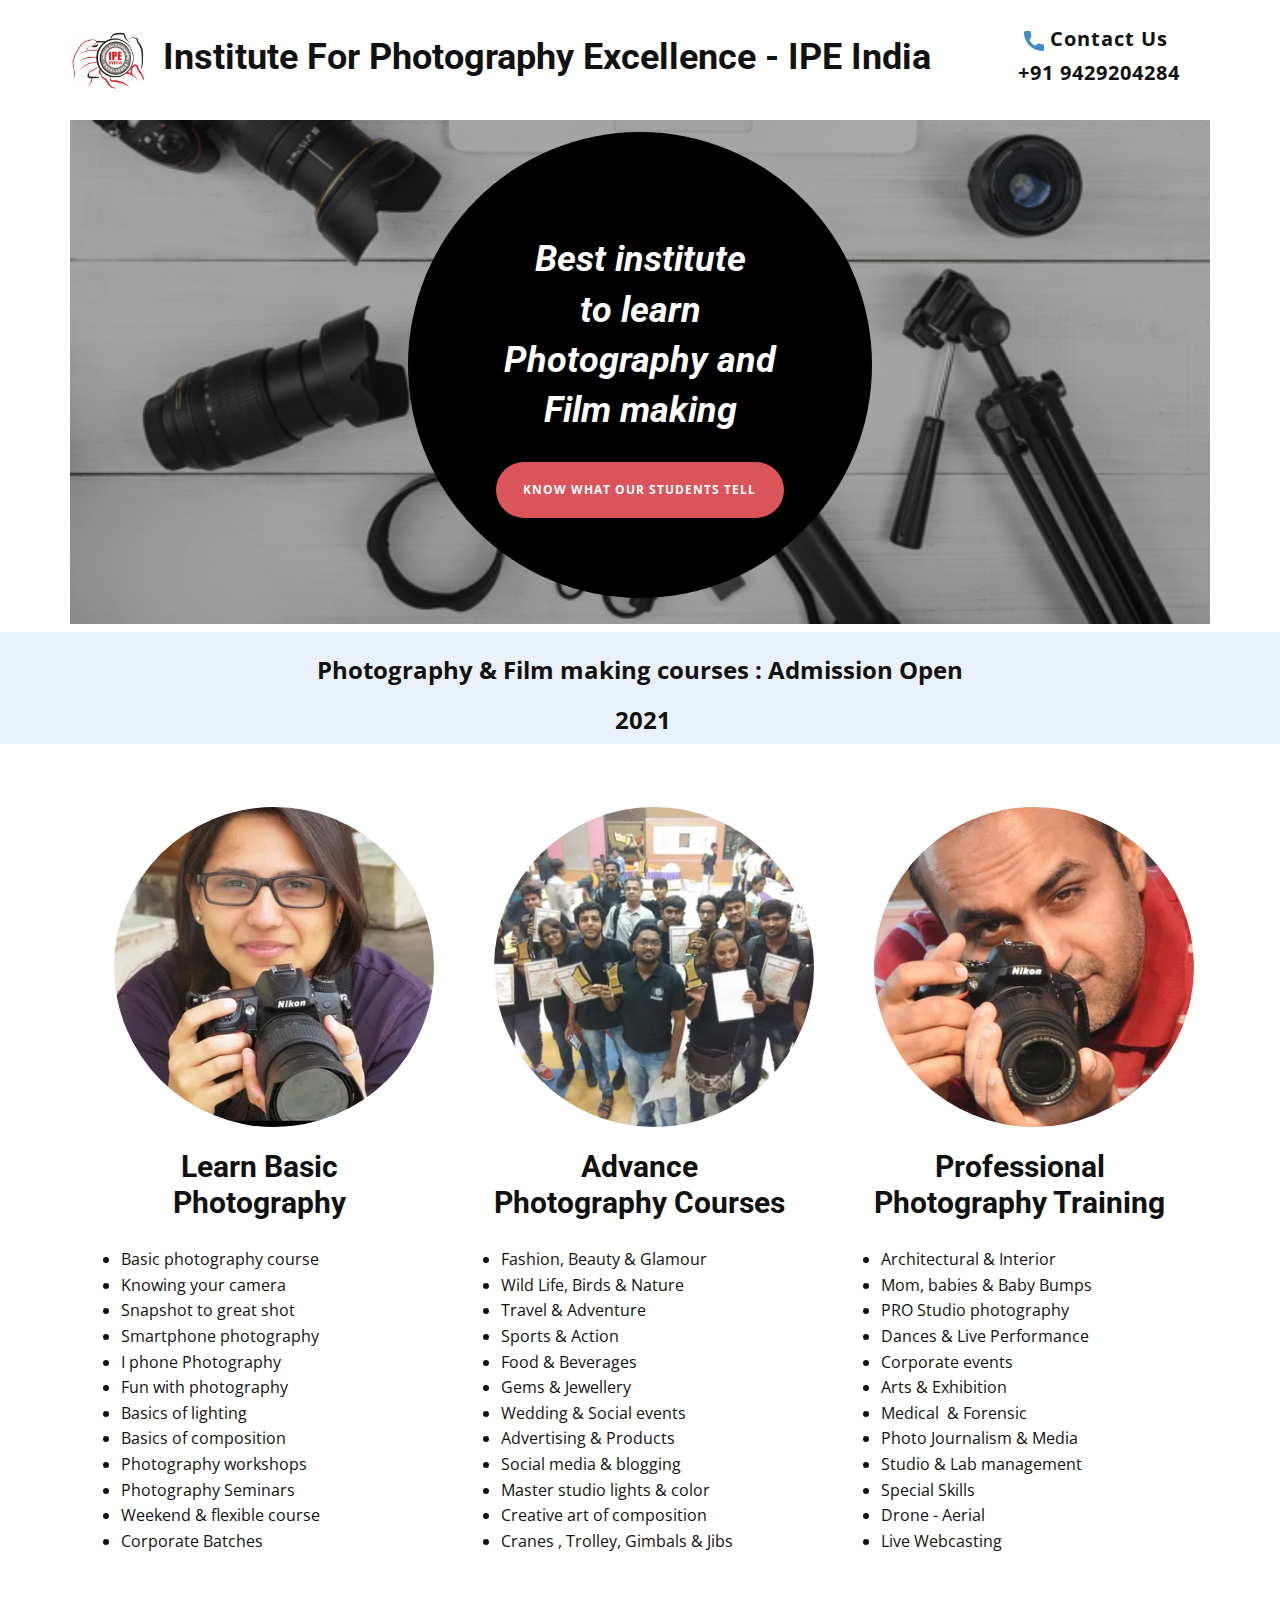
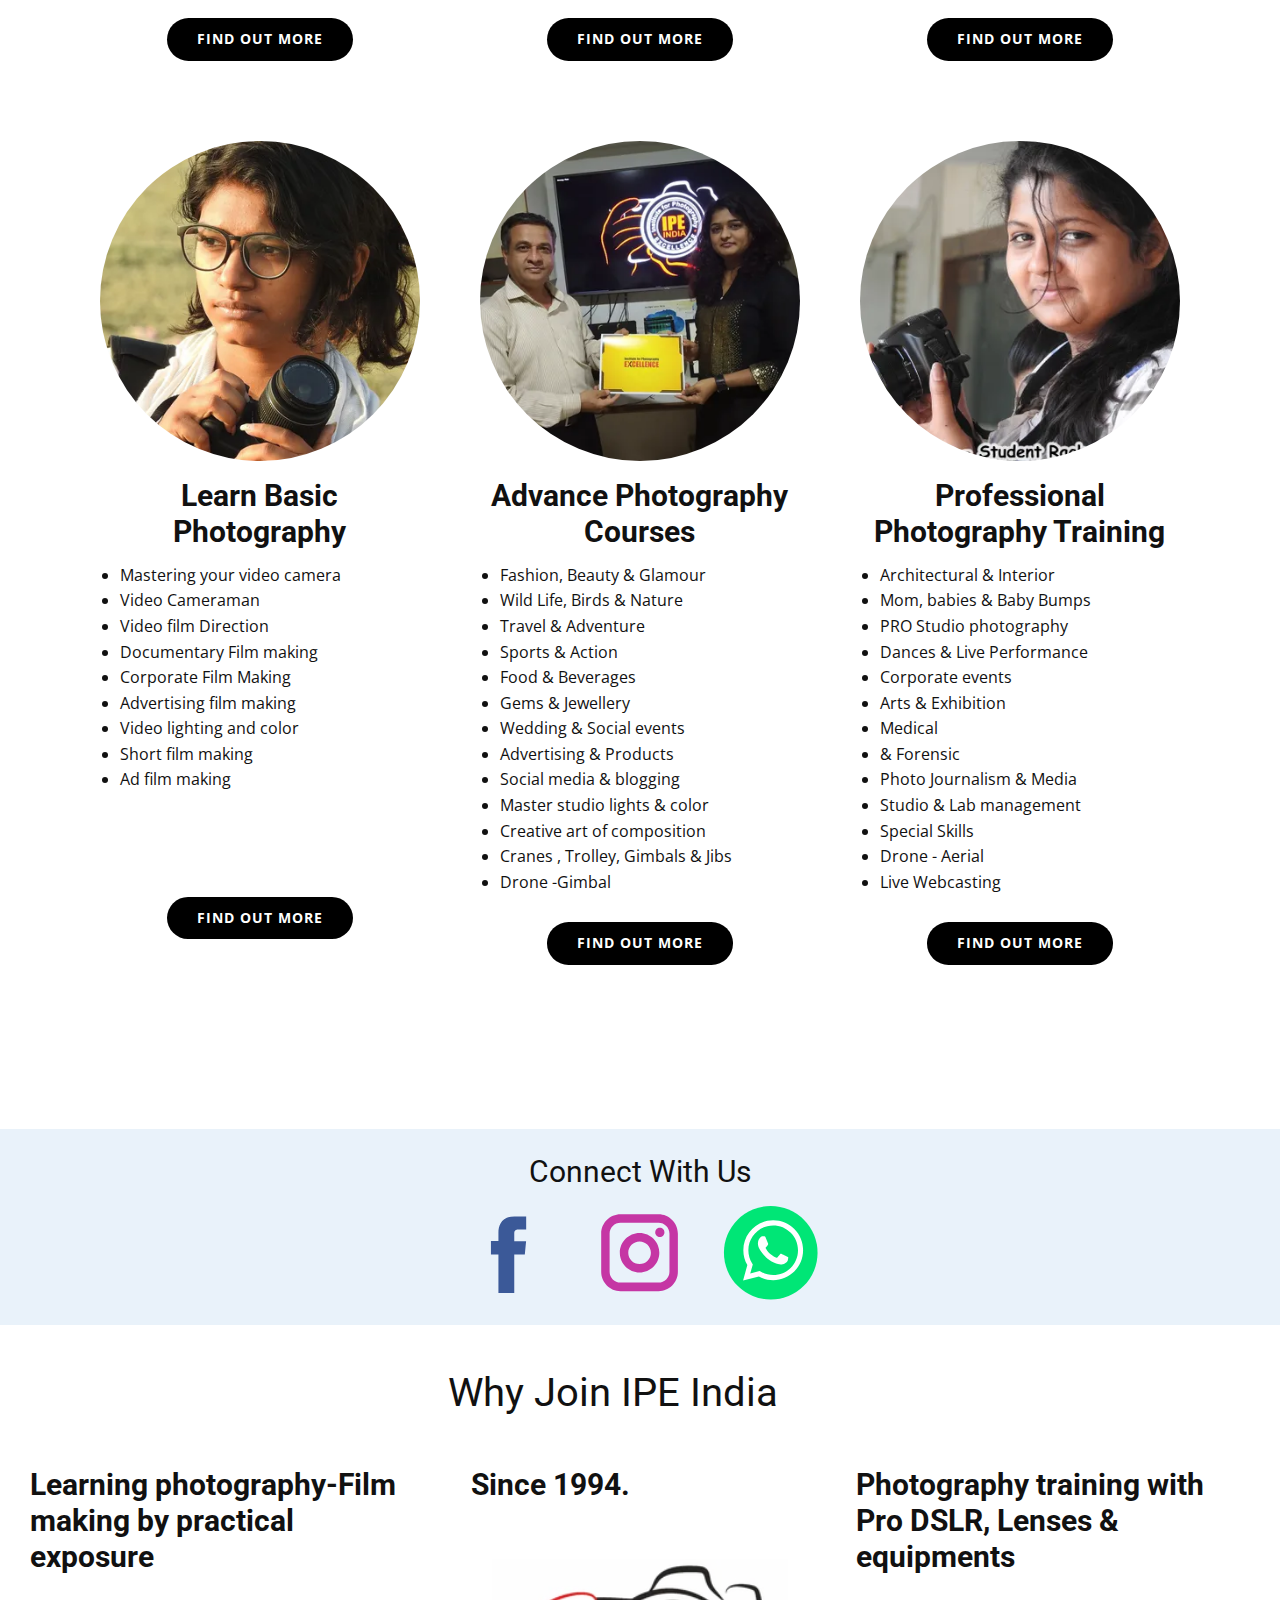
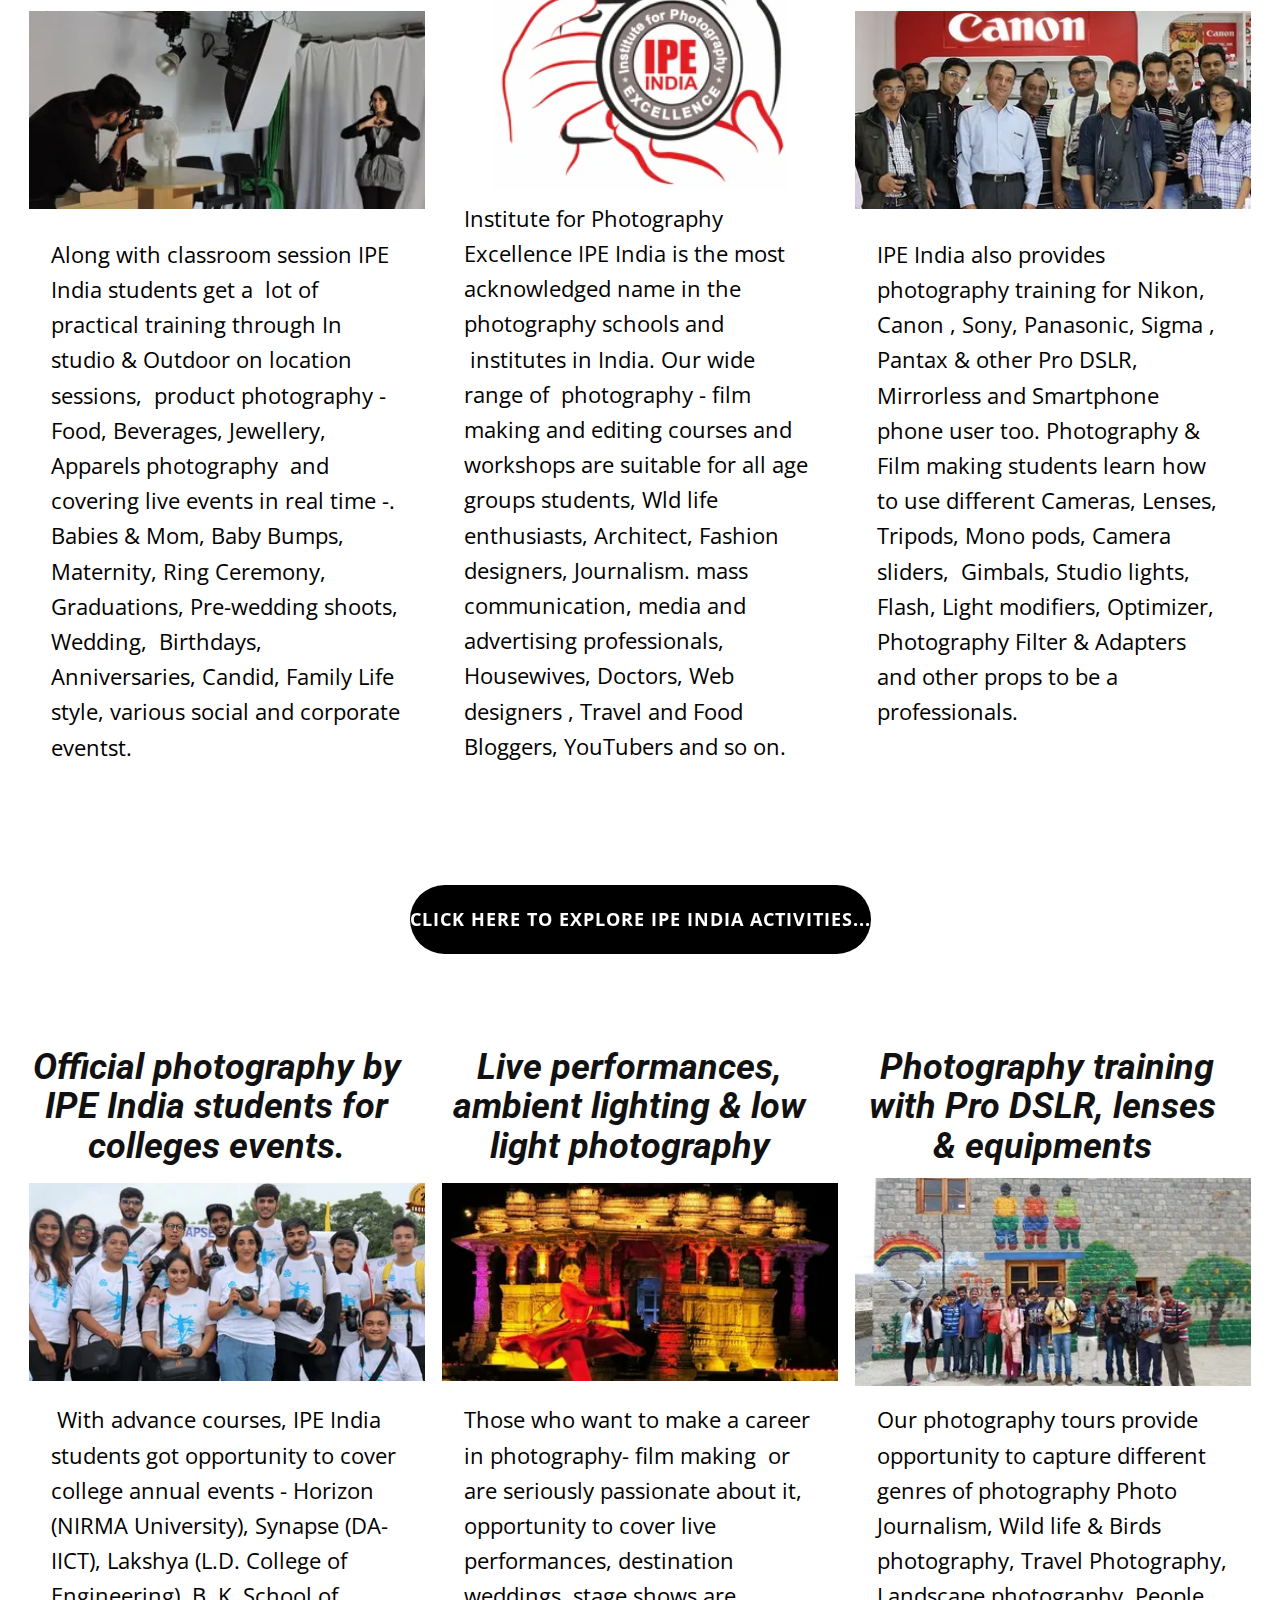
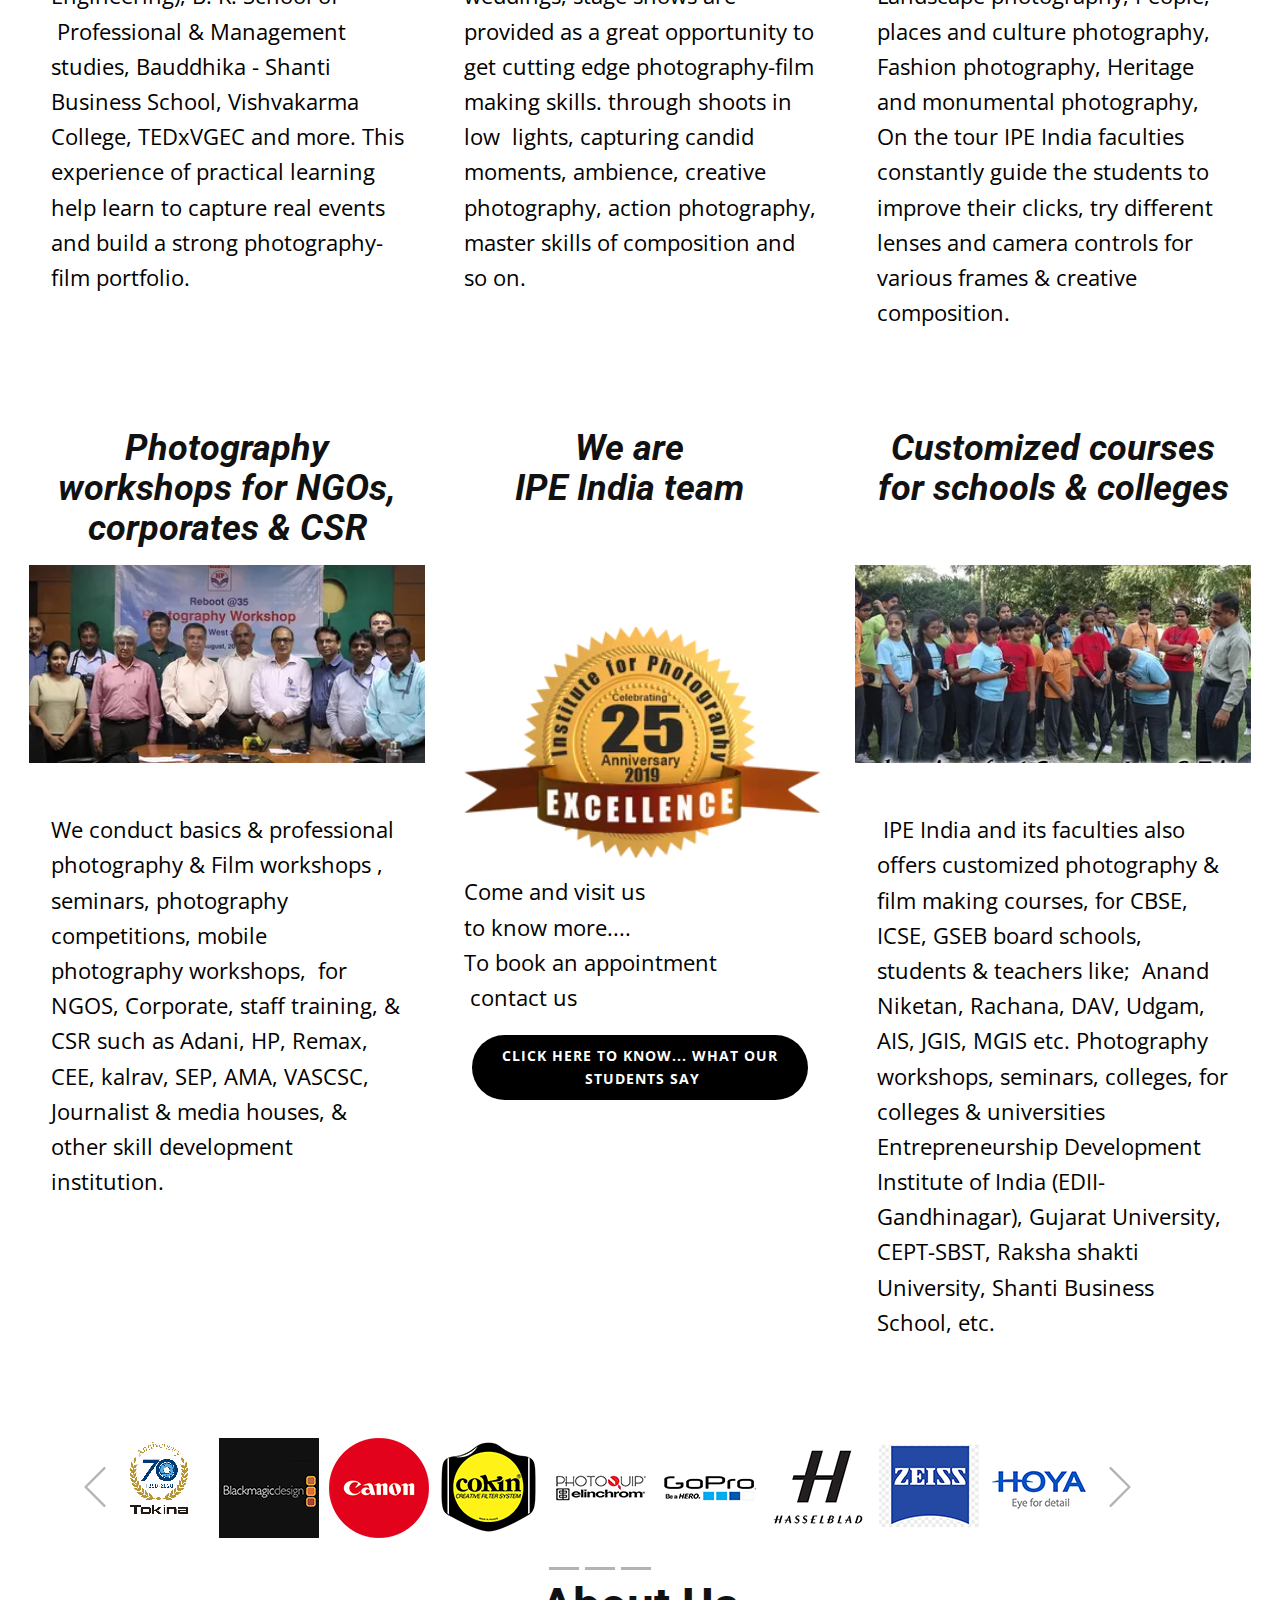
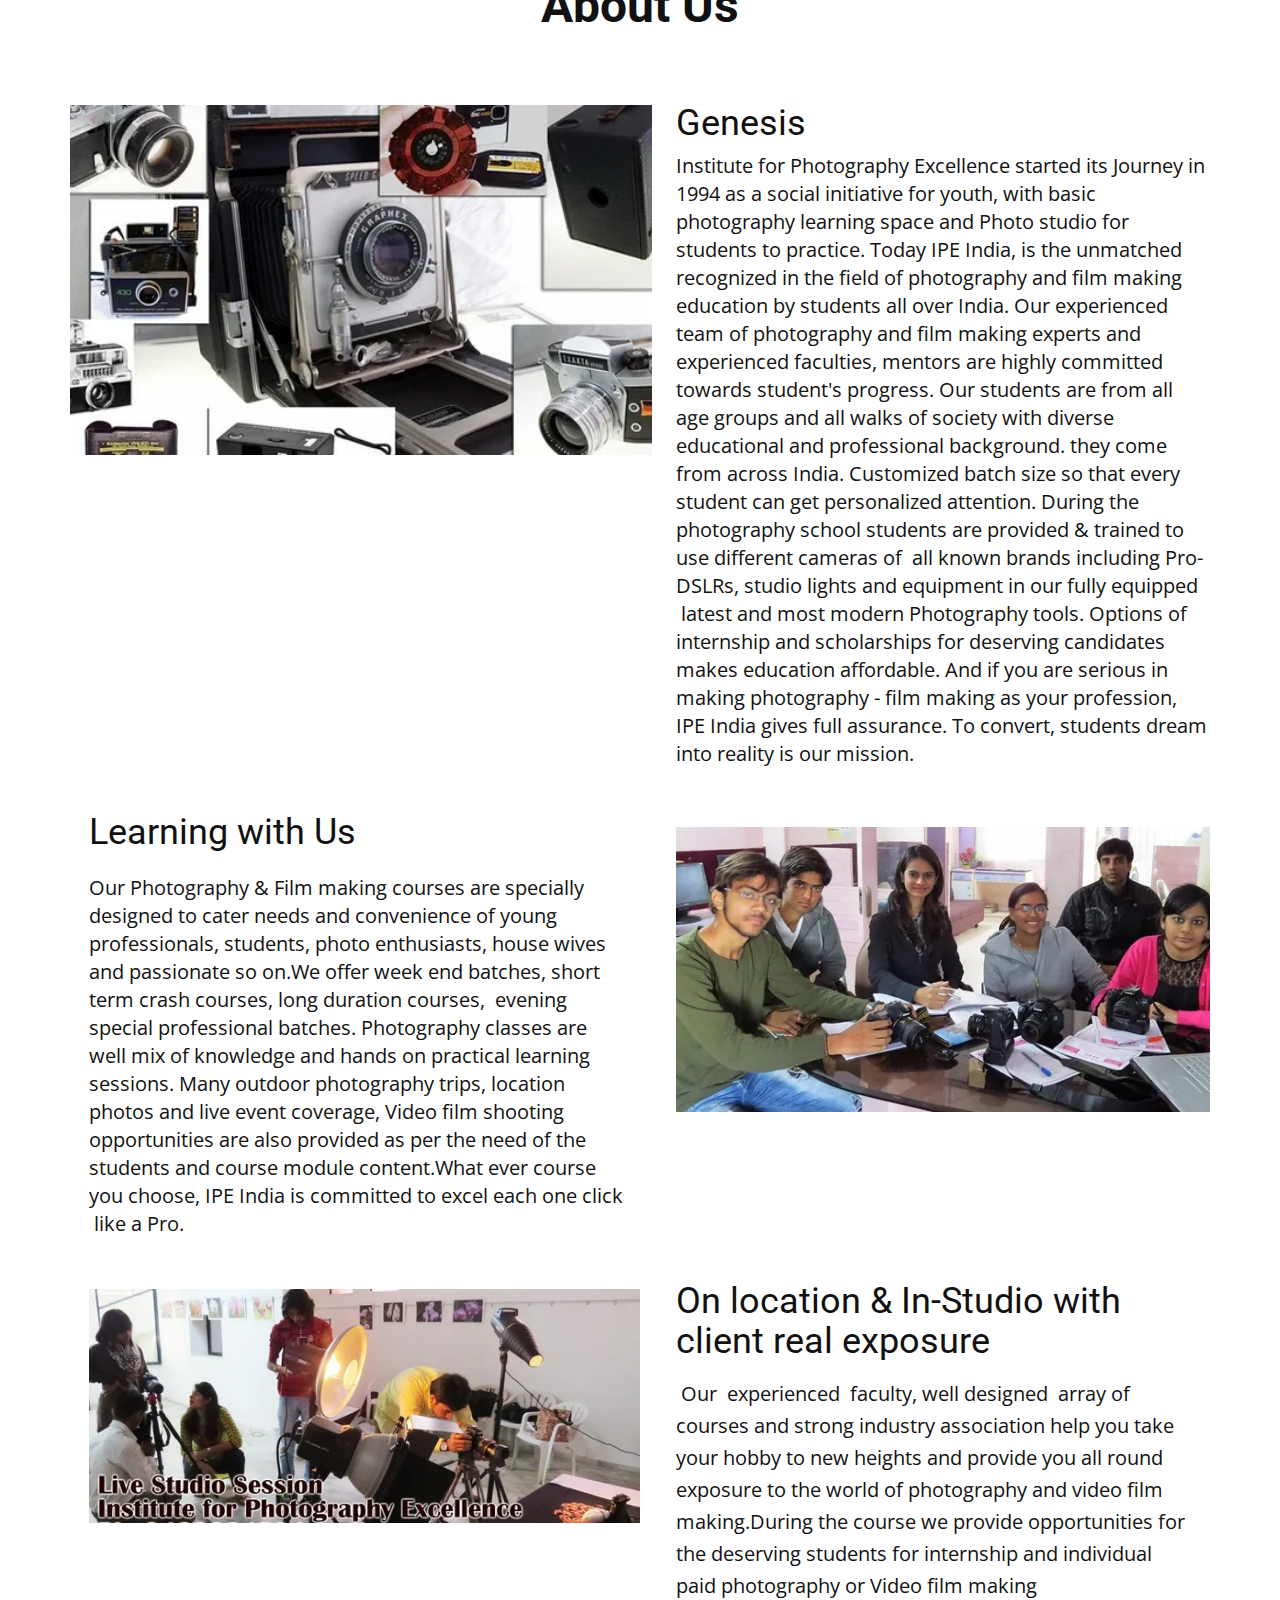
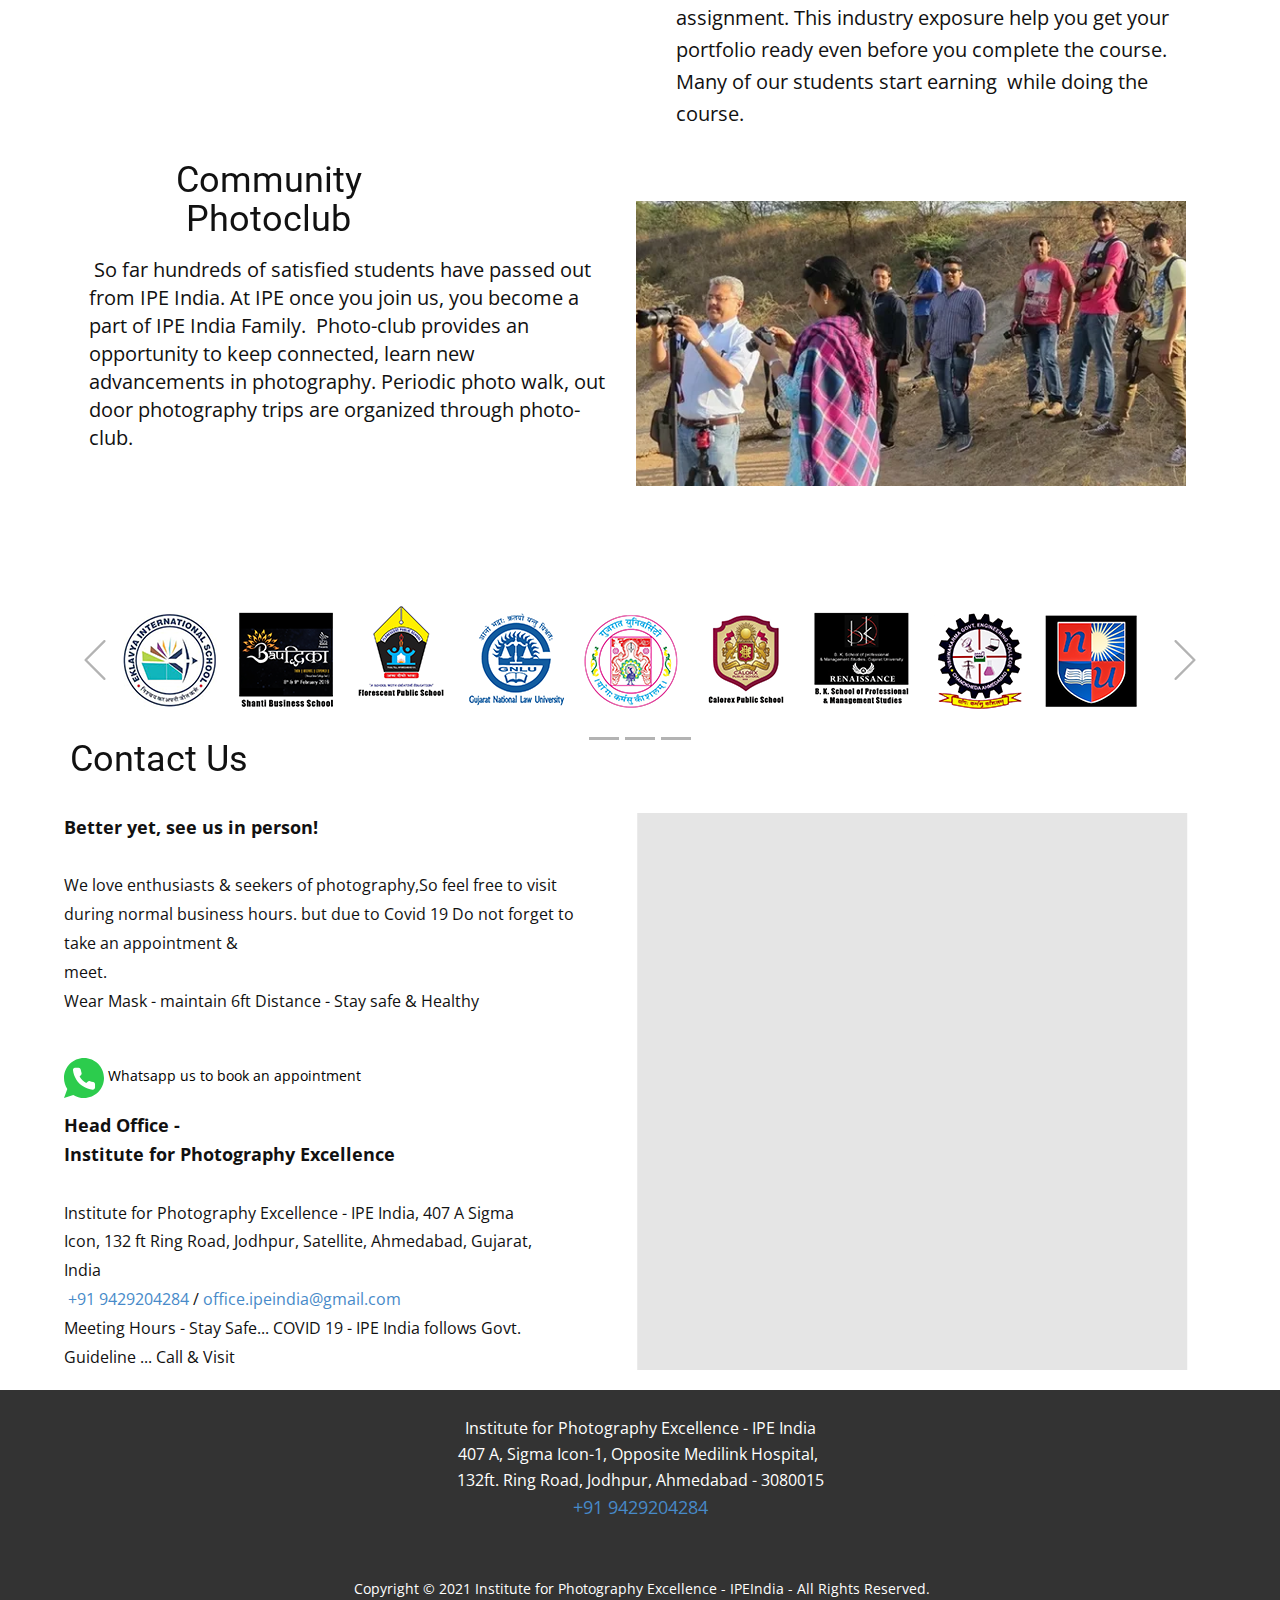
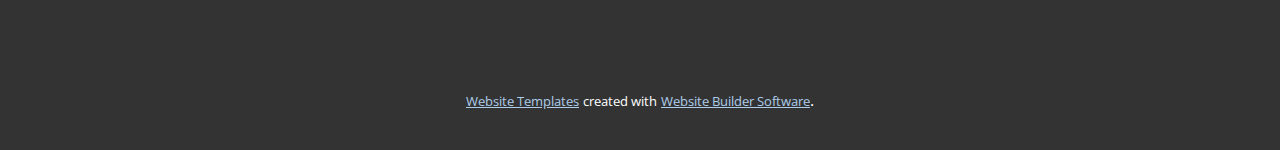
==== Home.html @ 071cf414 "ipe" ====
<!DOCTYPE html>
<html style="font-size: 16px;">
  <head>
    <meta name="viewport" content="width=device-width, initial-scale=1.0">
    <meta charset="utf-8">
    <meta name="keywords" content="Institute For Photography Excellence, Nation’s Top in Design and Architecture, Rehabilitation Institute of Chicago’s Shirley Ryan AbilityLab, First-Ever “Translational” Research Hospital, Opens Doors, One Of The Most Beautiful Buildings In The World, Your local travel guide, 30 world-famous buildings to inspire">
    <meta name="description" content="">
    <meta name="page_type" content="np-template-header-footer-from-plugin">
    <title>Home</title>
    <link rel="stylesheet" href="nicepage.css" media="screen">
<link rel="stylesheet" href="Home.css" media="screen">
    <script class="u-script" type="text/javascript" src="jquery.js" defer=""></script>
    <script class="u-script" type="text/javascript" src="nicepage.js" defer=""></script>
    <meta name="generator" content="Nicepage 3.13.2, nicepage.com">
    
    <link id="u-theme-google-font" rel="stylesheet" href="https://fonts.googleapis.com/css?family=Roboto:100,100i,300,300i,400,400i,500,500i,700,700i,900,900i|Open+Sans:300,300i,400,400i,600,600i,700,700i,800,800i">
    <link id="u-page-google-font" rel="stylesheet" href="https://fonts.googleapis.com/css?family=Open+Sans:300,300i,400,400i,600,600i,700,700i,800,800i">
    
    
    
    
    
    
    
    
    
    
    
    
    
    
    
    
    
    
    
    
    
    
    
    <script type="application/ld+json">{
		"@context": "http://schema.org",
		"@type": "Organization",
		"name": "Site1",
		"url": "index.html"
}</script>
    <meta property="og:title" content="Home">
    <meta property="og:type" content="website">
    <meta name="theme-color" content="#478ac9">
    <link rel="canonical" href="index.html">
    <meta property="og:url" content="index.html">
  </head>
  <body class="u-body"><header class="u-align-left u-clearfix u-header u-header" id="sec-3649"><div class="u-clearfix u-sheet u-valign-middle-md u-sheet-1">
        <a href="tel:+91 9429204284" class="u-active-none u-btn u-button-style u-hover-none u-none u-text-hover-palette-1-base u-btn-1"><span class="u-icon u-text-palette-1-base"><svg class="u-svg-content" viewBox="0 0 405.333 405.333" x="0px" y="0px" style="width: 1em; height: 1em;"><path d="M373.333,266.88c-25.003,0-49.493-3.904-72.704-11.563c-11.328-3.904-24.192-0.896-31.637,6.699l-46.016,34.752    c-52.8-28.181-86.592-61.952-114.389-114.368l33.813-44.928c8.512-8.512,11.563-20.971,7.915-32.64    C142.592,81.472,138.667,56.96,138.667,32c0-17.643-14.357-32-32-32H32C14.357,0,0,14.357,0,32    c0,205.845,167.488,373.333,373.333,373.333c17.643,0,32-14.357,32-32V298.88C405.333,281.237,390.976,266.88,373.333,266.88z"></path></svg><img></span>&nbsp;Contact Us&nbsp;<br>+91 9429204284
        </a>
        <h1 class="u-text u-title u-text-1">Institute For Photography Excellence - IPE India</h1>
        <img src="images/rsw388h194cgtrue.webp" alt="" class="u-image u-image-default u-preserve-proportions u-image-1" data-image-width="248" data-image-height="194">
      </div></header>
    <section class="u-clearfix u-section-1" id="carousel_15d0">
      <div class="u-clearfix u-sheet u-valign-middle-lg u-valign-middle-md u-valign-middle-sm u-valign-middle-xs u-sheet-1">
        <div class="u-clearfix u-expanded-width u-gutter-30 u-layout-spacing-vertical u-layout-wrap u-layout-wrap-1">
          <div class="u-gutter-0 u-layout">
            <div class="u-layout-row">
              <div class="u-align-center u-container-style u-image u-layout-cell u-shading u-size-60 u-image-1" data-image-width="626" data-image-height="417">
                <div class="u-container-layout u-container-layout-1">
                  <div class="u-align-center u-black u-container-style u-group u-shape-circle u-group-1">
                    <div class="u-container-layout u-container-layout-2">
                      <h2 class="u-text u-text-1">&nbsp;Best institute&nbsp;<br>to learn<br>Photography and Film making
                      </h2>
                      <a href="https://www.justdial.com/Ahmedabad/Institute-For-Photography-Excellence-Besides-Sandesh-Press-Opposite-Soham-Tower-Vastrapur/079PXX79-XX79-110906222231-D2N5_BZDET/reviews" class="u-btn u-btn-round u-button-style u-hover-palette-2-light-3 u-palette-2-base u-radius-50 u-btn-1">know what our students tell</a>
                    </div>
                  </div>
                </div>
              </div>
            </div>
          </div>
        </div>
      </div>
    </section>
    <section class="u-clearfix u-gradient u-section-2" id="sec-9c92">
      <div class="u-clearfix u-sheet u-sheet-1">
        <p class="u-align-center u-text u-text-1">
          <span style="font-size: 1.5rem;">Photography &amp; Film making courses : Admission Open<br>&nbsp;2021
          </span>
        </p>
      </div>
    </section>
    <section class="u-clearfix u-section-3" id="sec-0020">
      <div class="u-clearfix u-sheet u-valign-top-xs u-sheet-1">
        <div class="u-expanded-width-xs u-list u-list-1">
          <div class="u-repeater u-repeater-1">
            <div class="u-container-style u-list-item u-repeater-item">
              <div class="u-container-layout u-similar-container u-valign-bottom-xl u-valign-top-lg u-valign-top-md u-valign-top-sm u-container-layout-1">
                <div alt="" class="u-image u-image-circle u-image-1" data-image-width="365" data-image-height="365"></div>
                <h3 class="u-align-center u-text u-text-1">Learn Basic Photography</h3>
                <ul class="u-text u-text-2">
                  <li><b></b>Basic photography course
                  </li>
                  <li>Knowing your camera</li>
                  <li>Snapshot to great shot</li>
                  <li>Smartphone photography</li>
                  <li>I phone Photography</li>
                  <li>Fun with photography</li>
                  <li>Basics of lighting</li>
                  <li>Basics of composition</li>
                  <li>Photography workshops</li>
                  <li>Photography Seminars</li>
                  <li>Weekend &amp; flexible course</li>
                  <li>Corporate Batches</li>
                </ul>
                <a href="Home.html#sec-ebb9" data-page-id="177694428" class="u-black u-btn u-btn-round u-button-style u-hover-palette-1-light-1 u-radius-50 u-btn-1">Find out more</a>
              </div>
            </div>
            <div class="u-container-style u-list-item u-repeater-item">
              <div class="u-container-layout u-similar-container u-valign-bottom-xl u-valign-top-lg u-valign-top-md u-valign-top-sm u-container-layout-2">
                <div alt="" class="u-image u-image-circle u-image-2" data-image-width="365" data-image-height="365"></div>
                <h3 class="u-align-center u-text u-text-3">Advance Photography Courses</h3>
                <ul class="u-text u-text-4">
                  <li>Fashion, Beauty &amp; Glamour</li>
                  <li> Wild Life, Birds &amp; Nature</li>
                  <li> Travel &amp; Adventure</li>
                  <li> Sports &amp; Action</li>
                  <li> Food &amp; Beverages</li>
                  <li> Gems &amp; Jewellery</li>
                  <li> Wedding &amp; Social events</li>
                  <li> Advertising &amp; Products</li>
                  <li> Social media &amp; blogging</li>
                  <li> Master studio lights &amp; color</li>
                  <li> Creative art of composition</li>
                  <li> Cranes , Trolley, Gimbals &amp; Jibs</li>
                </ul>
                <a href="Home.html#sec-ebb9" data-page-id="177694428" class="u-black u-btn u-btn-round u-button-style u-hover-palette-1-light-1 u-radius-50 u-btn-2">FIND OUT MORE</a>
              </div>
            </div>
            <div class="u-container-style u-list-item u-repeater-item">
              <div class="u-container-layout u-similar-container u-valign-bottom-xl u-valign-top-lg u-valign-top-md u-valign-top-sm u-container-layout-3">
                <div alt="" class="u-image u-image-circle u-image-3" data-image-width="365" data-image-height="365"></div>
                <h3 class="u-align-center u-text u-text-5">Professional Photography Training</h3>
                <ul class="u-text u-text-6">
                  <li>Architectural &amp; Interior</li>
                  <li>Mom, babies &amp; Baby Bumps</li>
                  <li>PRO Studio photography</li>
                  <li>Dances &amp; Live Performance</li>
                  <li>Corporate events</li>
                  <li>Arts &amp; Exhibition</li>
                  <li>Medical &nbsp;&amp; Forensic</li>
                  <li>Photo Journalism &amp; Media</li>
                  <li>Studio &amp; Lab management&nbsp;</li>
                  <li>Special Skills</li>
                  <li>Drone - Aerial</li>
                  <li>Live Webcasting<br>
                  </li>
                </ul>
                <a href="Home.html#sec-ebb9" data-page-id="177694428" class="u-black u-btn u-btn-round u-button-style u-hover-palette-1-light-1 u-radius-50 u-btn-3">FIND OUT MORE</a>
              </div>
            </div>
          </div>
        </div>
      </div>
    </section>
    <section class="u-clearfix u-section-4" id="carousel_8011">
      <div class="u-clearfix u-sheet u-valign-top-lg u-valign-top-md u-valign-top-sm u-valign-top-xl u-sheet-1">
        <div class="u-expanded-width u-list u-list-1">
          <div class="u-repeater u-repeater-1">
            <div class="u-container-style u-list-item u-repeater-item">
              <div class="u-container-layout u-similar-container u-container-layout-1">
                <div alt="" class="u-expanded-width-lg u-expanded-width-md u-expanded-width-xl u-image u-image-circle u-image-1" data-image-width="365" data-image-height="365"></div>
                <h3 class="u-align-center u-text u-text-1">Learn Basic Photography</h3>
                <ul class="u-text u-text-2">
                  <li>Mastering your video camera</li>
                  <li> Video Cameraman</li>
                  <li>Video film Direction</li>
                  <li style="">Documentary Film making</li>
                  <li>Corporate Film Making</li>
                  <li>Advertising film making</li>
                  <li>Video lighting and color</li>
                  <li>Short film making</li>
                  <li>Ad film making&nbsp; &nbsp; &nbsp; &nbsp; &nbsp; &nbsp; &nbsp; &nbsp; &nbsp; &nbsp; &nbsp; &nbsp; &nbsp; &nbsp; &nbsp; &nbsp; &nbsp; &nbsp; &nbsp; &nbsp; &nbsp; &nbsp; &nbsp; &nbsp; &nbsp; &nbsp; &nbsp; &nbsp; &nbsp; &nbsp; &nbsp; &nbsp; &nbsp; &nbsp; &nbsp; &nbsp; &nbsp; &nbsp; &nbsp; &nbsp; &nbsp; &nbsp; &nbsp; &nbsp; &nbsp; &nbsp; &nbsp; &nbsp; &nbsp; &nbsp; &nbsp; &nbsp; &nbsp; &nbsp; &nbsp; &nbsp; &nbsp; &nbsp; &nbsp; &nbsp; &nbsp; &nbsp; &nbsp; &nbsp; &nbsp; &nbsp; &nbsp; &nbsp; &nbsp; &nbsp; &nbsp; &nbsp; &nbsp; &nbsp; &nbsp; &nbsp; &nbsp; &nbsp; &nbsp; &nbsp; &nbsp; &nbsp; &nbsp; &nbsp; &nbsp; &nbsp; &nbsp; &nbsp; &nbsp; &nbsp; &nbsp; &nbsp; &nbsp; &nbsp; &nbsp; &nbsp; &nbsp; &nbsp; &nbsp; &nbsp; &nbsp; &nbsp; &nbsp; &nbsp; &nbsp; &nbsp; &nbsp; &nbsp; &nbsp; &nbsp; &nbsp; &nbsp; &nbsp; &nbsp; &nbsp; &nbsp; &nbsp; &nbsp; &nbsp; &nbsp; &nbsp; &nbsp; &nbsp; &nbsp; &nbsp; &nbsp; &nbsp; &nbsp; &nbsp; &nbsp; &nbsp; &nbsp; &nbsp; &nbsp; &nbsp; &nbsp; &nbsp; &nbsp;</li>
                </ul>
                <a href="Home.html#sec-ebb9" data-page-id="177694428" class="u-black u-btn u-btn-round u-button-style u-hover-palette-1-light-1 u-radius-50 u-btn-1">FIND OUT MORE</a>
              </div>
            </div>
            <div class="u-container-style u-list-item u-repeater-item">
              <div class="u-container-layout u-similar-container u-container-layout-2">
                <div alt="" class="u-expanded-width-lg u-expanded-width-md u-expanded-width-xl u-image u-image-circle u-image-2" data-image-width="365" data-image-height="365"></div>
                <h3 class="u-align-center u-text u-text-3">Advance Photography Courses</h3>
                <ul class="u-text u-text-4">
                  <li>Fashion, Beauty &amp; Glamour</li>
                  <li> Wild Life, Birds &amp; Nature</li>
                  <li> Travel &amp; Adventure</li>
                  <li> Sports &amp; Action</li>
                  <li> Food &amp; Beverages</li>
                  <li> Gems &amp; Jewellery</li>
                  <li> Wedding &amp; Social events</li>
                  <li> Advertising &amp; Products</li>
                  <li> Social media &amp; blogging</li>
                  <li> Master studio lights &amp; color</li>
                  <li> Creative art of composition</li>
                  <li> Cranes , Trolley, Gimbals &amp; Jibs</li>
                  <li> Drone -Gimbal</li>
                </ul>
                <a href="Home.html#sec-ebb9" data-page-id="177694428" class="u-black u-btn u-btn-round u-button-style u-hover-palette-1-light-1 u-radius-50 u-btn-2">FIND OUT MORE</a>
              </div>
            </div>
            <div class="u-container-style u-list-item u-repeater-item">
              <div class="u-container-layout u-similar-container u-container-layout-3">
                <div alt="" class="u-expanded-width-lg u-expanded-width-md u-expanded-width-xl u-image u-image-circle u-image-3" data-image-width="365" data-image-height="365"></div>
                <h3 class="u-align-center u-text u-text-5">Professional Photography Training</h3>
                <ul class="u-text u-text-6">
                  <li>Architectural &amp; Interior</li>
                  <li>Mom, babies &amp; Baby Bumps</li>
                  <li>PRO Studio photography</li>
                  <li>Dances &amp; Live Performance</li>
                  <li>Corporate events</li>
                  <li>Arts &amp; Exhibition</li>
                  <li>Medical </li>
                  <li>&amp; Forensic</li>
                  <li>Photo Journalism &amp; Media</li>
                  <li>Studio &amp; Lab management</li>
                  <li>Special Skills</li>
                  <li>Drone - Aerial</li>
                  <li>Live Webcasting</li>
                </ul>
                <a href="Home.html#sec-ebb9" data-page-id="177694428" class="u-black u-btn u-btn-round u-button-style u-hover-palette-1-light-1 u-radius-50 u-btn-3">FIND OUT MORE</a>
              </div>
            </div>
          </div>
        </div>
      </div>
    </section>
    <section class="u-align-center u-clearfix u-gradient u-section-5" id="sec-7330">
      <div class="u-clearfix u-sheet u-sheet-1">
        <h1 class="u-text u-text-1">Connect With Us</h1>
        <div class="u-align-left u-social-icons u-spacing-35 u-social-icons-1">
          <a class="u-social-url" target="_blank" href="https://www.facebook.com/pg/instituteforphotographyexcellence/posts/" title="facebook"><span class="u-icon u-icon-circle u-social-facebook u-social-icon u-icon-1">
          <svg class="u-svg-link" preserveAspectRatio="xMidYMin slice" viewBox="0 0 112 112" style=""><use xmlns:xlink="http://www.w3.org/1999/xlink" xlink:href="#svg-cced"></use></svg>
          <svg x="0px" y="0px" viewBox="0 0 112 112" id="svg-cced" class="u-svg-content"><path fill="#3B5998" d="M75.5,28.8H65.4c-1.5,0-4,0.9-4,4.3v9.4h13.9l-1.5,15.8H61.4v45.1H42.8V58.3h-8.8V42.4h8.8V32.2 c0-7.4,3.4-18.8,18.8-18.8h13.8v15.4H75.5z"></path></svg>
        </span>
          </a>
          <a class="u-social-url" target="_blank" href="https://www.instagram.com/ipe_india/" title="Insta"><span class="u-icon u-icon-circle u-social-icon u-social-instagram u-icon-2">
          <svg class="u-svg-link" preserveAspectRatio="xMidYMin slice" viewBox="0 0 112 112" style=""><use xmlns:xlink="http://www.w3.org/1999/xlink" xlink:href="#svg-af2d"></use></svg>
          <svg x="0px" y="0px" viewBox="0 0 112 112" id="svg-af2d" class="u-svg-content"><path fill="#C536A4" d="M55.9,32.9c-12.8,0-23.2,10.4-23.2,23.2s10.4,23.2,23.2,23.2s23.2-10.4,23.2-23.2S68.7,32.9,55.9,32.9z M55.9,69.4c-7.4,0-13.3-6-13.3-13.3c-0.1-7.4,6-13.3,13.3-13.3s13.3,6,13.3,13.3C69.3,63.5,63.3,69.4,55.9,69.4z"></path><path fill="#C536A4" d="M79.7,26.8c-3,0-5.4,2.5-5.4,5.4s2.5,5.4,5.4,5.4c3,0,5.4-2.5,5.4-5.4S82.7,26.8,79.7,26.8z"></path><path fill="#C536A4" d="M78.2,11H33.5C21,11,10.8,21.3,10.8,33.7v44.7c0,12.6,10.2,22.8,22.7,22.8h44.7c12.6,0,22.7-10.2,22.7-22.7 V33.7C100.8,21.1,90.6,11,78.2,11z M91,78.4c0,7.1-5.8,12.8-12.8,12.8H33.5c-7.1,0-12.8-5.8-12.8-12.8V33.7 c0-7.1,5.8-12.8,12.8-12.8h44.7c7.1,0,12.8,5.8,12.8,12.8V78.4z"></path></svg>
        </span>
          </a>
          <a class="u-social-url" target="_blank" title="Whatsapp" href="https://api.whatsapp.com/send/?phone=919429204284&amp;text&amp;app_absent=0"><span class="u-icon u-icon-circle u-social-icon u-social-whatsapp u-icon-3"><svg class="u-svg-link" preserveAspectRatio="xMidYMin slice" viewBox="0 0 112 112" style=""><use xmlns:xlink="http://www.w3.org/1999/xlink" xlink:href="#svg-a0bd"></use></svg><svg class="u-svg-content" viewBox="0 0 112 112" x="0" y="0" id="svg-a0bd"><circle fill="currentColor" cx="56.1" cy="56.1" r="55"></circle><path fill="#FFFFFF" d="M83.8,28.3C77.2,21.7,68.4,18,59,18c-19.3,0-35.1,15.7-35.1,35.1c0,6.2,1.6,12.2,4.7,17.5l-5,18.2L42.2,84
	c5.1,2.8,10.9,4.3,16.8,4.3h0l0,0c19.3,0,35.1-15.7,35.1-35.1C94.1,43.8,90.5,35,83.8,28.3 M59,82.3L59,82.3
	c-5.2,0-10.4-1.4-14.9-4.1l-1.1-0.6l-11,2.9L35,69.8l-0.7-1.1c-2.9-4.6-4.5-10-4.5-15.5C29.8,37,42.9,24,59,24
	c7.8,0,15.1,3,20.6,8.6c5.5,5.5,8.5,12.8,8.5,20.6C88.2,69.2,75.1,82.3,59,82.3 M75,60.5c-0.9-0.4-5.2-2.6-6-2.9
	c-0.8-0.3-1.4-0.4-2,0.4s-2.3,2.9-2.8,3.4c-0.5,0.6-1,0.7-1.9,0.2c-0.9-0.4-3.7-1.4-7.1-4.4c-2.6-2.3-4.4-5.2-4.9-6.1
	c-0.5-0.9-0.1-1.4,0.4-1.8c0.4-0.4,0.9-1,1.3-1.5c0.4-0.5,0.6-0.9,0.9-1.5c0.3-0.6,0.1-1.1-0.1-1.5c-0.2-0.4-2-4.8-2.7-6.5
	c-0.7-1.7-1.4-1.5-2-1.5c-0.5,0-1.1,0-1.7,0c-0.6,0-1.5,0.2-2.3,1.1c-0.8,0.9-3.1,3-3.1,7.3c0,4.3,3.1,8.5,3.6,9.1
	c0.4,0.6,6.2,9.4,15,13.2c2.1,0.9,3.7,1.4,5,1.8c2.1,0.7,4,0.6,5.5,0.3c1.7-0.3,5.2-2.1,5.9-4.2c0.7-2,0.7-3.8,0.5-4.2
	C76.5,61.1,75.9,60.9,75,60.5"></path></svg></span>
          </a>
        </div>
      </div>
    </section>
    <section class="u-clearfix u-section-6" id="sec-4f77">
      <div class="u-clearfix u-sheet u-sheet-1">
        <h2 class="u-text u-text-1">
          <span style="font-size: 2.5rem;">Why Join IPE India</span>
        </h2>
        <div class="u-expanded-width-lg u-expanded-width-md u-expanded-width-sm u-expanded-width-xs u-list u-list-1">
          <div class="u-repeater u-repeater-1">
            <div class="u-container-style u-list-item u-repeater-item">
              <div class="u-container-layout u-similar-container u-valign-top-lg u-container-layout-1">
                <h3 class="u-align-left u-text u-text-2">Learning photography-Film making  by practical exposure</h3>
                <img alt="" class="u-image u-image-contain u-image-default u-image-1" data-image-width="388" data-image-height="194" src="images/011.webp">
                <p class="u-text u-text-black u-text-3">Along
 with classroom session IPE India students get a &nbsp;lot of practical 
training through In studio &amp; Outdoor on location sessions, &nbsp;product 
photography - Food, Beverages, Jewellery, Apparels photography &nbsp;and 
covering live events in real time -. Babies &amp; Mom, Baby Bumps, 
Maternity, Ring Ceremony, Graduations, Pre-wedding shoots, Wedding, 
&nbsp;Birthdays, Anniversaries, Candid, Family Life style, various social and
 corporate eventst.</p>
              </div>
            </div>
            <div class="u-container-style u-list-item u-repeater-item">
              <div class="u-container-layout u-similar-container u-valign-top-lg u-container-layout-2">
                <h3 class="u-align-left u-text u-text-4">&nbsp; &nbsp; Since 1994.<br>
                  <br>
                </h3>
                <img alt="" class="u-image u-image-contain u-image-default u-image-2" data-image-width="248" data-image-height="194" src="images/rsw388h194cgtrue.webp">
                <p class="u-text u-text-black u-text-5">Institute
 for Photography Excellence IPE India is the most acknowledged name in 
the photography schools and &nbsp;institutes in India. Our wide range of 
&nbsp;photography - film making and editing courses and workshops are 
suitable for all age groups students, Wld life enthusiasts, Architect, 
Fashion designers, Journalism. mass communication, media and advertising
 professionals, Housewives, Doctors, Web designers , Travel and Food 
Bloggers, YouTubers and so on.&nbsp;</p>
              </div>
            </div>
            <div class="u-container-style u-list-item u-repeater-item">
              <div class="u-container-layout u-similar-container u-valign-top-lg u-container-layout-3">
                <h3 class="u-align-left u-text u-text-6">Photography training with Pro DSLR, Lenses &amp; equipments</h3>
                <img alt="" class="u-image u-image-contain u-image-default u-image-3" data-image-width="388" data-image-height="194" src="images/rsw388h194cgtruem.webp">
                <p class="u-text u-text-black u-text-7">IPE
 India also provides photography training for Nikon, Canon , Sony, 
Panasonic, Sigma , Pantax &amp; other Pro DSLR, Mirrorless and 
Smartphone phone user too.&nbsp;Photography
 &amp; Film making students learn how to use different Cameras, Lenses, 
Tripods, Mono pods, Camera sliders, &nbsp;Gimbals, Studio lights, Flash, 
Light modifiers, Optimizer, Photography Filter &amp; Adapters and other 
props to be a professionals.&nbsp;&nbsp;<br>
                </p>
              </div>
            </div>
          </div>
        </div>
      </div>
    </section>
    <section class="u-clearfix u-section-7" id="sec-ef3e">
      <div class="u-clearfix u-sheet u-valign-middle-md u-valign-middle-sm u-sheet-1">
        <a href="https://www.flickr.com/photos/ipe_india/" class="u-black u-btn u-btn-round u-button-style u-hidden-xs u-hover-palette-1-light-1 u-radius-50 u-btn-1" data-animation-name="fadeIn" data-animation-duration="1000" data-animation-delay="0">Click here to explore IPE India activities...</a>
        <a href="https://nicepage.com/static-site-generator" class="u-black u-btn u-btn-round u-button-style u-hidden-lg u-hidden-md u-hidden-sm u-hidden-xl u-hover-palette-1-light-3 u-radius-50 u-btn-2">CLICK HERE TO EXPLORE&nbsp;<br>IPE INDIA ACTIVITIES
        </a>
      </div>
    </section>
    <section class="u-clearfix u-section-8" id="carousel_1341">
      <div class="u-clearfix u-sheet u-valign-middle-md u-valign-middle-sm u-valign-middle-xl u-valign-middle-xs u-sheet-1">
        <div class="u-list u-list-1">
          <div class="u-repeater u-repeater-1">
            <div class="u-container-style u-list-item u-repeater-item u-shape-rectangle">
              <div class="u-container-layout u-similar-container u-container-layout-1">
                <h2 class="u-align-center u-subtitle u-text u-text-1">Official photography by IPE India students for colleges events.</h2>
                <img alt="" class="u-expanded-width-xs u-image u-image-contain u-image-default u-image-1" data-image-width="388" data-image-height="194" src="images/j.webp">
                <p class="u-text u-text-black u-text-2">&nbsp;With
 advance courses, IPE India students got opportunity to cover college 
annual events - Horizon (NIRMA University), Synapse (DA-IICT), Lakshya 
(L.D. College of Engineering), B. K. School of &nbsp;Professional &amp; 
Management studies, Bauddhika - Shanti Business School, Vishvakarma 
College, TEDxVGEC and more.&nbsp;This experience of practical learning help learn to capture real events and build a strong photography-film portfolio.</p>
              </div>
            </div>
            <div class="u-container-style u-list-item u-repeater-item u-shape-rectangle">
              <div class="u-container-layout u-similar-container u-container-layout-2">
                <h2 class="u-align-center u-subtitle u-text u-text-3">Live performances, ambient lighting &amp; low light photography<br>
                </h2>
                <img alt="" class="u-expanded-width-xs u-image u-image-contain u-image-default u-image-2" data-image-width="388" data-image-height="194" src="images/f.webp">
                <p class="u-text u-text-black u-text-4">Those
 who want to make a career in photography- film making &nbsp;or are seriously
 passionate about it, opportunity to cover live performances, 
destination weddings, stage shows are provided as a great opportunity to
 get cutting edge photography-film making skills. through shoots in low 
&nbsp;lights, capturing candid moments, ambience, creative photography, 
action photography, master skills of composition and so on.&nbsp;</p>
              </div>
            </div>
            <div class="u-container-style u-list-item u-repeater-item u-shape-rectangle">
              <div class="u-container-layout u-similar-container u-container-layout-3">
                <h2 class="u-align-center u-subtitle u-text u-text-5">&nbsp;Photography training with Pro DSLR, lenses &amp; equipments</h2>
                <img alt="" class="u-expanded-width-xs u-image u-image-contain u-image-default u-image-3" data-image-width="368" data-image-height="194" src="images/k.webp">
                <p class="u-text u-text-black u-text-6">Our
 photography tours provide opportunity to capture different genres of 
photography Photo Journalism, Wild life &amp; Birds photography, Travel Photography, Landscape photography, People, places and culture 
photography, Fashion photography, Heritage and monumental photography, 
On the tour IPE India faculties constantly guide the students to improve
 their clicks, try different lenses and camera controls for various 
frames &amp; creative composition.<br>&nbsp;
                </p>
              </div>
            </div>
          </div>
        </div>
      </div>
    </section>
    <section class="u-clearfix u-section-9" id="carousel_0699">
      <div class="u-clearfix u-sheet u-valign-middle-md u-valign-middle-xl u-sheet-1">
        <div class="u-expanded-width-lg u-expanded-width-md u-expanded-width-sm u-expanded-width-xs u-list u-list-1">
          <div class="u-repeater u-repeater-1">
            <div class="u-align-center-sm u-align-center-xs u-container-style u-list-item u-repeater-item u-shape-rectangle">
              <div class="u-container-layout u-similar-container u-valign-top-md u-valign-top-xl u-container-layout-1">
                <h2 class="u-align-center-lg u-align-center-md u-align-center-xl u-subtitle u-text u-text-1">Photography workshops for NGOs, corporates &amp; CSR<br>
                </h2>
                <img alt="" class="u-expanded-width-xs u-image u-image-contain u-image-default u-image-1" data-image-width="388" data-image-height="194" src="images/l.webp">
                <p class="u-align-left-lg u-align-left-md u-align-left-xl u-text u-text-black u-text-2">We
 conduct basics &amp; professional photography &amp; Film workshops , 
seminars, photography competitions, mobile photography workshops, &nbsp;for 
NGOS, Corporate, staff training, &amp; CSR such as Adani, HP, Remax, 
CEE, kalrav, SEP, AMA, VASCSC, Journalist &amp; media houses, &amp; 
other skill development institution.</p>
              </div>
            </div>
            <div class="u-align-center-sm u-align-center-xs u-container-style u-list-item u-repeater-item u-shape-rectangle">
              <div class="u-container-layout u-similar-container u-valign-top-md u-valign-top-xl u-container-layout-2">
                <h2 class="u-align-center-lg u-align-center-md u-align-center-xl u-subtitle u-text u-text-3">&nbsp;We are&nbsp;<br>IPE India team<br>
                  <br>
                  <br>
                  <br>
                </h2>
                <img alt="" class="u-image u-image-contain u-image-default u-image-2" data-image-width="321" data-image-height="194" src="images/z.webp">
                <p class="u-align-left-lg u-align-left-md u-align-left-xl u-text u-text-black u-text-4">Come and visit us&nbsp;<br>to know more....<br>To book an appointment<br>&nbsp;contact us&nbsp;
                </p>
                <a href="https://nicepage.com/k/aesthetic-html-templates" class="u-black u-btn u-btn-round u-button-style u-hidden-xl u-hover-palette-1-light-1 u-radius-50 u-btn-1">click here to know...<br>what our students&nbsp;<br>say<span style="font-size: 1rem;">
                    <span style="font-size: 1.125rem;"></span>
                  </span>
                </a>
                <a href="https://www.justdial.com/Ahmedabad/Institute-For-Photography-Excellence-Besides-Sandesh-Press-Opposite-Soham-Tower-Vastrapur/079PXX79-XX79-110906222231-D2N5_BZDET/reviews" class="u-black u-btn u-btn-round u-button-style u-hidden-lg u-hidden-md u-hidden-sm u-hidden-xs u-hover-black u-radius-50 u-btn-2">CLICK HERE TO KNOW... WHAT OUR<br>&nbsp;STUDENTS SAY<br>
                </a>
              </div>
            </div>
            <div class="u-align-center-sm u-align-center-xs u-container-style u-list-item u-repeater-item u-shape-rectangle">
              <div class="u-container-layout u-similar-container u-valign-top-md u-valign-top-xl u-container-layout-3">
                <h2 class="u-align-center-lg u-align-center-md u-align-center-xl u-subtitle u-text u-text-5">Customized courses for schools &amp; colleges<br>
                  <br>
                </h2>
                <img alt="" class="u-expanded-width-xs u-image u-image-contain u-image-default u-image-3" data-image-width="388" data-image-height="194" src="images/x.webp">
                <p class="u-align-left-lg u-align-left-md u-align-left-xl u-text u-text-black u-text-6">&nbsp;IPE
 India and its faculties also offers customized photography &amp; film 
making courses, for CBSE, ICSE, GSEB board schools, students &amp; 
teachers like; &nbsp;Anand Niketan, Rachana, DAV, Udgam, AIS, JGIS, MGIS etc.
 Photography workshops, seminars, colleges, for colleges &amp; 
universities Entrepreneurship Development Institute of India (EDII- 
Gandhinagar), Gujarat University, CEPT-SBST, Raksha shakti University, 
Shanti Business School, etc.&nbsp;<br>&nbsp;
                </p>
              </div>
            </div>
          </div>
        </div>
      </div>
    </section>
    <section class="u-clearfix u-hidden-lg u-hidden-md u-hidden-sm u-hidden-xs u-section-10" id="sec-054a">
      <div class="u-clearfix u-sheet u-valign-middle u-sheet-1">
        <div id="carousel-b057" data-interval="1500" data-u-ride="carousel" class="u-carousel u-carousel-duration-1250 u-carousel-fade u-expanded-width u-slider u-slider-1">
          <ol class="u-carousel-indicators u-carousel-indicators-1">
            <li data-u-target="#carousel-b057" class="u-active u-grey-30" data-u-slide-to="0"></li>
            <li data-u-target="#carousel-b057" class="u-grey-30" data-u-slide-to="1"></li>
            <li data-u-target="#carousel-b057" class="u-grey-30" data-u-slide-to="2"></li>
          </ol>
          <div class="u-carousel-inner" role="listbox">
            <div class="u-active u-carousel-item u-container-style u-slide">
              <div class="u-container-layout u-valign-bottom u-container-layout-1">
                <img src="images/012.png" alt="" class="u-image u-image-default u-preserve-proportions u-image-1" data-image-width="100" data-image-height="100">
                <img src="images/Blackmagic1.png" alt="" class="u-image u-image-default u-preserve-proportions u-image-2" data-image-width="100" data-image-height="100">
                <img src="images/Canon1.png" alt="" class="u-image u-image-default u-preserve-proportions u-image-3" data-image-width="100" data-image-height="100">
                <img src="images/Cokin1.png" alt="" class="u-image u-image-default u-preserve-proportions u-image-4" data-image-width="100" data-image-height="100">
                <img src="images/Ellinchrom1.png" alt="" class="u-image u-image-default u-preserve-proportions u-image-5" data-image-width="100" data-image-height="100">
                <img src="images/gopro1.png" alt="" class="u-image u-image-default u-preserve-proportions u-image-6" data-image-width="100" data-image-height="100">
                <img src="images/Hasselblad1.png" alt="" class="u-image u-image-default u-preserve-proportions u-image-7" data-image-width="100" data-image-height="100">
                <img src="images/Ziss1.png" alt="" class="u-image u-image-default u-preserve-proportions u-image-8" data-image-width="100" data-image-height="100">
                <img src="images/hoyawhite1.png" alt="" class="u-image u-image-default u-preserve-proportions u-image-9" data-image-width="100" data-image-height="100">
              </div>
            </div>
            <div class="u-carousel-item u-container-style u-slide">
              <div class="u-container-layout u-container-layout-2">
                <img src="images/jvc1.png" alt="" class="u-image u-image-default u-preserve-proportions u-image-10" data-image-width="100" data-image-height="100">
                <img src="images/Leica_logo_Leica_Camera-700x7001.png" alt="" class="u-image u-image-default u-preserve-proportions u-image-11" data-image-width="100" data-image-height="100">
                <img src="images/lowerpro1.png" alt="" class="u-image u-image-default u-preserve-proportions u-image-12" data-image-width="100" data-image-height="100">
                <img src="images/lumix1.png" alt="" class="u-image u-image-default u-preserve-proportions u-image-13" data-image-width="100" data-image-height="100">
                <img src="images/manfrotto1.png" alt="" class="u-image u-image-default u-preserve-proportions u-image-14" data-image-width="100" data-image-height="100">
                <img src="images/Phaseone1.png" alt="" class="u-image u-image-default u-preserve-proportions u-image-15" data-image-width="100" data-image-height="100">
                <img src="images/samyang1.png" alt="" class="u-image u-image-default u-preserve-proportions u-image-16" data-image-width="100" data-image-height="100">
                <img src="images/Nikon.png" alt="" class="u-image u-image-default u-preserve-proportions u-image-17" data-image-width="100" data-image-height="100">
                <img src="images/pentax1.png" alt="" class="u-image u-image-contain u-image-default u-image-18" data-image-width="100" data-image-height="100">
              </div>
            </div>
            <div class="test-slide u-carousel-item u-container-style u-slide">
              <div class="u-container-layout u-container-layout-3">
                <img src="images/Sigma.png" alt="" class="u-image u-image-default u-preserve-proportions u-image-19" data-image-width="100" data-image-height="100">
                <img src="images/sony1.png" alt="" class="u-image u-image-default u-preserve-proportions u-image-20" data-image-width="100" data-image-height="100">
                <img src="images/Tamron1.png" alt="" class="u-image u-image-default u-preserve-proportions u-image-21" data-image-width="100" data-image-height="100">
                <img src="images/velbon1.png" alt="" class="u-image u-image-default u-preserve-proportions u-image-22" data-image-width="100" data-image-height="100">
                <img src="images/sandiskwhite1.png" alt="" class="u-image u-image-default u-preserve-proportions u-image-23" data-image-width="100" data-image-height="100">
                <img src="images/Digitek1.png" alt="" class="u-image u-image-default u-preserve-proportions u-image-24" data-image-width="100" data-image-height="100">
                <img src="images/fujiintex1.png" alt="" class="u-image u-image-default u-preserve-proportions u-image-25" data-image-width="100" data-image-height="100">
              </div>
            </div>
          </div>
          <a class="u-absolute-vcenter u-carousel-control u-carousel-control-prev u-spacing-5 u-text-grey-30 u-carousel-control-1" href="#carousel-b057" role="button" data-u-slide="prev">
            <span aria-hidden="true">
              <svg viewBox="0 0 477.175 477.175"><path d="M145.188,238.575l215.5-215.5c5.3-5.3,5.3-13.8,0-19.1s-13.8-5.3-19.1,0l-225.1,225.1c-5.3,5.3-5.3,13.8,0,19.1l225.1,225
                    c2.6,2.6,6.1,4,9.5,4s6.9-1.3,9.5-4c5.3-5.3,5.3-13.8,0-19.1L145.188,238.575z"></path></svg>
            </span>
            <span class="sr-only">Previous</span>
          </a>
          <a class="u-absolute-vcenter u-carousel-control u-carousel-control-next u-spacing-5 u-text-grey-30 u-carousel-control-2" href="#carousel-b057" role="button" data-u-slide="next">
            <span aria-hidden="true">
              <svg viewBox="0 0 477.175 477.175"><path d="M360.731,229.075l-225.1-225.1c-5.3-5.3-13.8-5.3-19.1,0s-5.3,13.8,0,19.1l215.5,215.5l-215.5,215.5
                    c-5.3,5.3-5.3,13.8,0,19.1c2.6,2.6,6.1,4,9.5,4c3.4,0,6.9-1.3,9.5-4l225.1-225.1C365.931,242.875,365.931,234.275,360.731,229.075z"></path></svg>
            </span>
            <span class="sr-only">Next</span>
          </a>
        </div>
      </div>
    </section>
    <section class="u-clearfix u-hidden-lg u-hidden-md u-hidden-sm u-hidden-xl u-section-11" id="carousel_c960">
      <div class="u-clearfix u-sheet u-valign-middle-lg u-valign-middle-md u-valign-middle-sm u-valign-middle-xl u-sheet-1">
        <div id="carousel-0681" data-interval="1500" data-u-ride="carousel" class="u-carousel u-carousel-duration-1250 u-carousel-fade u-expanded-width u-slider u-slider-1">
          <ol class="u-carousel-indicators u-carousel-indicators-1">
            <li data-u-target="#carousel-0681" class="u-active u-grey-30" data-u-slide-to="0"></li>
            <li data-u-target="#carousel-0681" class="u-grey-30" data-u-slide-to="1"></li>
            <li data-u-target="#carousel-0681" class="u-grey-30" data-u-slide-to="2"></li>
            <li data-u-target="#carousel-0681" class="u-grey-30" data-u-slide-to="3"></li>
            <li data-u-target="#carousel-0681" class="u-grey-30" data-u-slide-to="4"></li>
            <li data-u-target="#carousel-0681" class="u-grey-30" data-u-slide-to="5"></li>
          </ol>
          <div class="u-carousel-inner" role="listbox">
            <div class="u-active u-carousel-item u-container-style u-slide">
              <div class="u-container-layout u-valign-bottom-lg u-valign-bottom-md u-valign-bottom-sm u-valign-bottom-xl u-container-layout-1">
                <img src="images/Cokin1.png" alt="" class="u-image u-image-default u-preserve-proportions u-image-1" data-image-width="100" data-image-height="100">
                <img src="images/gopro1.png" alt="" class="u-image u-image-default u-preserve-proportions u-image-2" data-image-width="100" data-image-height="100">
                <img src="images/Hasselblad1.png" alt="" class="u-image u-image-default u-preserve-proportions u-image-3" data-image-width="100" data-image-height="100">
                <img src="images/Ziss1.png" alt="" class="u-image u-image-default u-preserve-proportions u-image-4" data-image-width="100" data-image-height="100">
              </div>
            </div>
            <div class="u-carousel-item u-container-style u-slide">
              <div class="u-container-layout u-container-layout-2">
                <img src="images/jvc1.png" alt="" class="u-image u-image-default u-preserve-proportions u-image-5" data-image-width="100" data-image-height="100">
                <img src="images/Leica_logo_Leica_Camera-700x7001.png" alt="" class="u-image u-image-default u-preserve-proportions u-image-6" data-image-width="100" data-image-height="100">
                <img src="images/lumix1.png" alt="" class="u-image u-image-default u-preserve-proportions u-image-7" data-image-width="100" data-image-height="100">
                <img src="images/Phaseone1.png" alt="" class="u-image u-image-default u-preserve-proportions u-image-8" data-image-width="100" data-image-height="100">
                <img src="images/samyang1.png" alt="" class="u-image u-image-default u-preserve-proportions u-image-9" data-image-width="100" data-image-height="100">
              </div>
            </div>
            <div class="test-slide u-carousel-item u-container-style u-slide">
              <div class="u-container-layout u-container-layout-3">
                <img src="images/Sigma.png" alt="" class="u-image u-image-default u-preserve-proportions u-image-10" data-image-width="100" data-image-height="100">
                <img src="images/Tamron1.png" alt="" class="u-image u-image-default u-preserve-proportions u-image-11" data-image-width="100" data-image-height="100">
                <img src="images/velbon1.png" alt="" class="u-image u-image-default u-preserve-proportions u-image-12" data-image-width="100" data-image-height="100">
                <img src="images/sandiskwhite1.png" alt="" class="u-image u-image-default u-preserve-proportions u-image-13" data-image-width="100" data-image-height="100">
                <img src="images/Digitek1.png" alt="" class="u-image u-image-default u-preserve-proportions u-image-14" data-image-width="100" data-image-height="100">
              </div>
            </div>
            <div class="test-slide u-carousel-item u-container-style u-slide">
              <div class="u-container-layout u-valign-top-xs u-container-layout-4">
                <img src="images/Ellinchrom1.png" alt="" class="u-image u-image-default u-preserve-proportions u-image-15" data-image-width="100" data-image-height="100">
                <img src="images/Nikon.png" alt="" class="u-image u-image-default u-preserve-proportions u-image-16" data-image-width="100" data-image-height="100">
                <img src="images/manfrotto1.png" alt="" class="u-image u-image-default u-preserve-proportions u-image-17" data-image-width="100" data-image-height="100">
              </div>
            </div>
            <div class="test-slide u-carousel-item u-container-style u-slide">
              <div class="u-container-layout u-container-layout-5">
                <img src="images/lowerpro1.png" alt="" class="u-image u-image-default u-preserve-proportions u-image-18" data-image-width="100" data-image-height="100">
                <img src="images/pentax1.png" alt="" class="u-image u-image-default u-preserve-proportions u-image-19" data-image-width="100" data-image-height="100">
                <img src="images/fujiintex1.png" alt="" class="u-image u-image-default u-preserve-proportions u-image-20" data-image-width="100" data-image-height="100">
              </div>
            </div>
            <div class="test-slide u-carousel-item u-container-style u-slide">
              <div class="u-container-layout u-valign-top-xs u-container-layout-6">
                <img src="images/sony1.png" alt="" class="u-image u-image-default u-preserve-proportions u-image-21" data-image-width="100" data-image-height="100">
              </div>
            </div>
          </div>
          <a class="u-absolute-vcenter u-carousel-control u-carousel-control-prev u-hidden-xs u-spacing-5 u-text-grey-30 u-carousel-control-1" href="#carousel-0681" role="button" data-u-slide="prev">
            <span aria-hidden="true">
              <svg viewBox="0 0 477.175 477.175"><path d="M145.188,238.575l215.5-215.5c5.3-5.3,5.3-13.8,0-19.1s-13.8-5.3-19.1,0l-225.1,225.1c-5.3,5.3-5.3,13.8,0,19.1l225.1,225
                    c2.6,2.6,6.1,4,9.5,4s6.9-1.3,9.5-4c5.3-5.3,5.3-13.8,0-19.1L145.188,238.575z"></path></svg>
            </span>
            <span class="sr-only">Previous</span>
          </a>
          <a class="u-absolute-vcenter-lg u-absolute-vcenter-md u-absolute-vcenter-sm u-absolute-vcenter-xl u-carousel-control u-carousel-control-next u-hidden-xs u-spacing-5 u-text-grey-30 u-carousel-control-2" href="#carousel-0681" role="button" data-u-slide="next">
            <span aria-hidden="true">
              <svg viewBox="0 0 477.175 477.175"><path d="M360.731,229.075l-225.1-225.1c-5.3-5.3-13.8-5.3-19.1,0s-5.3,13.8,0,19.1l215.5,215.5l-215.5,215.5
                    c-5.3,5.3-5.3,13.8,0,19.1c2.6,2.6,6.1,4,9.5,4c3.4,0,6.9-1.3,9.5-4l225.1-225.1C365.931,242.875,365.931,234.275,360.731,229.075z"></path></svg>
            </span>
            <span class="sr-only">Next</span>
          </a>
        </div>
      </div>
    </section>
    <section class="u-clearfix u-hidden-lg u-hidden-md u-hidden-xl u-hidden-xs u-section-12" id="carousel_ef06">
      <div class="u-clearfix u-sheet u-valign-middle u-sheet-1">
        <div id="carousel-15ee" data-interval="1500" data-u-ride="carousel" class="u-carousel u-carousel-duration-1250 u-carousel-fade u-expanded-width u-slider u-slider-1">
          <ol class="u-absolute-hcenter-sm u-absolute-hcenter-xs u-carousel-indicators u-carousel-indicators-1">
            <li data-u-target="#carousel-15ee" class="u-active u-grey-30" data-u-slide-to="0"></li>
            <li data-u-target="#carousel-15ee" class="u-grey-30" data-u-slide-to="1"></li>
            <li data-u-target="#carousel-15ee" class="u-grey-30" data-u-slide-to="2"></li>
            <li data-u-target="#carousel-15ee" class="u-grey-30" data-u-slide-to="3"></li>
            <li data-u-target="#carousel-15ee" class="u-grey-30" data-u-slide-to="4"></li>
          </ol>
          <div class="u-carousel-inner" role="listbox">
            <div class="u-active u-carousel-item u-container-style u-slide">
              <div class="u-container-layout u-valign-bottom-lg u-valign-bottom-md u-valign-bottom-xl u-container-layout-1">
                <img src="images/012.png" alt="" class="u-image u-image-default u-preserve-proportions u-image-1" data-image-width="100" data-image-height="100">
                <img src="images/Blackmagic1.png" alt="" class="u-image u-image-default u-preserve-proportions u-image-2" data-image-width="100" data-image-height="100">
                <img src="images/Cokin1.png" alt="" class="u-image u-image-default u-preserve-proportions u-image-3" data-image-width="100" data-image-height="100">
                <img src="images/gopro1.png" alt="" class="u-image u-image-default u-preserve-proportions u-image-4" data-image-width="100" data-image-height="100">
                <img src="images/Hasselblad1.png" alt="" class="u-image u-image-default u-preserve-proportions u-image-5" data-image-width="100" data-image-height="100">
                <img src="images/hoyawhite1.png" alt="" class="u-image u-image-default u-preserve-proportions u-image-6" data-image-width="100" data-image-height="100">
              </div>
            </div>
            <div class="u-carousel-item u-container-style u-slide">
              <div class="u-container-layout u-container-layout-2">
                <img src="images/jvc1.png" alt="" class="u-image u-image-default u-preserve-proportions u-image-7" data-image-width="100" data-image-height="100">
                <img src="images/Leica_logo_Leica_Camera-700x7001.png" alt="" class="u-image u-image-default u-preserve-proportions u-image-8" data-image-width="100" data-image-height="100">
                <img src="images/lumix1.png" alt="" class="u-image u-image-default u-preserve-proportions u-image-9" data-image-width="100" data-image-height="100">
                <img src="images/manfrotto1.png" alt="" class="u-image u-image-default u-preserve-proportions u-image-10" data-image-width="100" data-image-height="100">
                <img src="images/Phaseone1.png" alt="" class="u-image u-image-default u-preserve-proportions u-image-11" data-image-width="100" data-image-height="100">
                <img src="images/samyang1.png" alt="" class="u-image u-image-default u-preserve-proportions u-image-12" data-image-width="100" data-image-height="100">
                <img src="images/pentax1.png" alt="" class="u-image u-image-contain u-image-default u-image-13" data-image-width="100" data-image-height="100">
              </div>
            </div>
            <div class="test-slide u-carousel-item u-container-style u-slide">
              <div class="u-container-layout u-container-layout-3">
                <img src="images/Sigma.png" alt="" class="u-image u-image-default u-preserve-proportions u-image-14" data-image-width="100" data-image-height="100">
                <img src="images/Tamron1.png" alt="" class="u-image u-image-default u-preserve-proportions u-image-15" data-image-width="100" data-image-height="100">
                <img src="images/velbon1.png" alt="" class="u-image u-image-default u-preserve-proportions u-image-16" data-image-width="100" data-image-height="100">
                <img src="images/sandiskwhite1.png" alt="" class="u-image u-image-default u-preserve-proportions u-image-17" data-image-width="100" data-image-height="100">
                <img src="images/Digitek1.png" alt="" class="u-image u-image-default u-preserve-proportions u-image-18" data-image-width="100" data-image-height="100">
              </div>
            </div>
            <div class="test-slide u-carousel-item u-container-style u-slide">
              <div class="u-container-layout u-container-layout-4">
                <img src="images/Canon1.png" alt="" class="u-image u-image-default u-preserve-proportions u-image-19" data-image-width="100" data-image-height="100">
                <img src="images/fujiintex1.png" alt="" class="u-image u-image-default u-preserve-proportions u-image-20" data-image-width="100" data-image-height="100">
                <img src="images/Ellinchrom1.png" alt="" class="u-image u-image-default u-preserve-proportions u-image-21" data-image-width="100" data-image-height="100">
                <img src="images/Ziss1.png" alt="" class="u-image u-image-default u-preserve-proportions u-image-22" data-image-width="100" data-image-height="100">
              </div>
            </div>
            <div class="test-slide u-carousel-item u-container-style u-slide">
              <div class="u-container-layout u-container-layout-5">
                <img src="images/sony1.png" alt="" class="u-image u-image-default u-preserve-proportions u-image-23" data-image-width="100" data-image-height="100">
                <img src="images/lowerpro1.png" alt="" class="u-image u-image-default u-preserve-proportions u-image-24" data-image-width="100" data-image-height="100">
              </div>
            </div>
          </div>
          <a class="u-absolute-vcenter-lg u-absolute-vcenter-md u-absolute-vcenter-xl u-carousel-control u-carousel-control-prev u-spacing-5 u-text-grey-30 u-carousel-control-1" href="#carousel-15ee" role="button" data-u-slide="prev">
            <span aria-hidden="true">
              <svg viewBox="0 0 477.175 477.175"><path d="M145.188,238.575l215.5-215.5c5.3-5.3,5.3-13.8,0-19.1s-13.8-5.3-19.1,0l-225.1,225.1c-5.3,5.3-5.3,13.8,0,19.1l225.1,225
                    c2.6,2.6,6.1,4,9.5,4s6.9-1.3,9.5-4c5.3-5.3,5.3-13.8,0-19.1L145.188,238.575z"></path></svg>
            </span>
            <span class="sr-only">Previous</span>
          </a>
          <a class="u-absolute-vcenter u-carousel-control u-carousel-control-next u-spacing-5 u-text-grey-30 u-carousel-control-2" href="#carousel-15ee" role="button" data-u-slide="next">
            <span aria-hidden="true">
              <svg viewBox="0 0 477.175 477.175"><path d="M360.731,229.075l-225.1-225.1c-5.3-5.3-13.8-5.3-19.1,0s-5.3,13.8,0,19.1l215.5,215.5l-215.5,215.5
                    c-5.3,5.3-5.3,13.8,0,19.1c2.6,2.6,6.1,4,9.5,4c3.4,0,6.9-1.3,9.5-4l225.1-225.1C365.931,242.875,365.931,234.275,360.731,229.075z"></path></svg>
            </span>
            <span class="sr-only">Next</span>
          </a>
        </div>
      </div>
    </section>
    <section class="u-clearfix u-hidden-lg u-hidden-sm u-hidden-xl u-hidden-xs u-section-13" id="carousel_1ea4">
      <div class="u-clearfix u-sheet u-valign-middle-lg u-valign-middle-xl u-sheet-1">
        <div id="carousel-7b79" data-interval="1500" data-u-ride="carousel" class="u-carousel u-carousel-duration-1250 u-carousel-fade u-expanded-width u-slider u-slider-1">
          <ol class="u-absolute-hcenter-md u-absolute-hcenter-sm u-absolute-hcenter-xs u-carousel-indicators u-carousel-indicators-1">
            <li data-u-target="#carousel-7b79" class="u-active u-grey-30" data-u-slide-to="0"></li>
            <li data-u-target="#carousel-7b79" class="u-grey-30" data-u-slide-to="1"></li>
            <li data-u-target="#carousel-7b79" class="u-grey-30" data-u-slide-to="2"></li>
            <li data-u-target="#carousel-7b79" class="u-grey-30" data-u-slide-to="3"></li>
          </ol>
          <div class="u-carousel-inner" role="listbox">
            <div class="u-active u-carousel-item u-container-style u-slide">
              <div class="u-container-layout u-valign-bottom-lg u-valign-bottom-xl u-container-layout-1">
                <img src="images/012.png" alt="" class="u-image u-image-default u-preserve-proportions u-image-1" data-image-width="100" data-image-height="100">
                <img src="images/Blackmagic1.png" alt="" class="u-image u-image-default u-preserve-proportions u-image-2" data-image-width="100" data-image-height="100">
                <img src="images/Canon1.png" alt="" class="u-image u-image-default u-preserve-proportions u-image-3" data-image-width="100" data-image-height="100">
                <img src="images/Cokin1.png" alt="" class="u-image u-image-default u-preserve-proportions u-image-4" data-image-width="100" data-image-height="100">
                <img src="images/Ellinchrom1.png" alt="" class="u-image u-image-default u-preserve-proportions u-image-5" data-image-width="100" data-image-height="100">
                <img src="images/gopro1.png" alt="" class="u-image u-image-default u-preserve-proportions u-image-6" data-image-width="100" data-image-height="100">
                <img src="images/Hasselblad1.png" alt="" class="u-image u-image-default u-preserve-proportions u-image-7" data-image-width="100" data-image-height="100">
              </div>
            </div>
            <div class="u-carousel-item u-container-style u-slide">
              <div class="u-container-layout u-container-layout-2">
                <img src="images/jvc1.png" alt="" class="u-image u-image-default u-preserve-proportions u-image-8" data-image-width="100" data-image-height="100">
                <img src="images/Leica_logo_Leica_Camera-700x7001.png" alt="" class="u-image u-image-default u-preserve-proportions u-image-9" data-image-width="100" data-image-height="100">
                <img src="images/lowerpro1.png" alt="" class="u-image u-image-default u-preserve-proportions u-image-10" data-image-width="100" data-image-height="100">
                <img src="images/lumix1.png" alt="" class="u-image u-image-default u-preserve-proportions u-image-11" data-image-width="100" data-image-height="100">
                <img src="images/manfrotto1.png" alt="" class="u-image u-image-default u-preserve-proportions u-image-12" data-image-width="100" data-image-height="100">
                <img src="images/Phaseone1.png" alt="" class="u-image u-image-default u-preserve-proportions u-image-13" data-image-width="100" data-image-height="100">
                <img src="images/samyang1.png" alt="" class="u-image u-image-default u-preserve-proportions u-image-14" data-image-width="100" data-image-height="100">
              </div>
            </div>
            <div class="test-slide u-carousel-item u-container-style u-slide">
              <div class="u-container-layout u-container-layout-3">
                <img src="images/Sigma.png" alt="" class="u-image u-image-default u-preserve-proportions u-image-15" data-image-width="100" data-image-height="100">
                <img src="images/sony1.png" alt="" class="u-image u-image-default u-preserve-proportions u-image-16" data-image-width="100" data-image-height="100">
                <img src="images/Tamron1.png" alt="" class="u-image u-image-default u-preserve-proportions u-image-17" data-image-width="100" data-image-height="100">
                <img src="images/velbon1.png" alt="" class="u-image u-image-default u-preserve-proportions u-image-18" data-image-width="100" data-image-height="100">
                <img src="images/sandiskwhite1.png" alt="" class="u-image u-image-default u-preserve-proportions u-image-19" data-image-width="100" data-image-height="100">
                <img src="images/Digitek1.png" alt="" class="u-image u-image-default u-preserve-proportions u-image-20" data-image-width="100" data-image-height="100">
              </div>
            </div>
            <div class="test-slide u-carousel-item u-container-style u-slide">
              <div class="u-container-layout u-container-layout-4">
                <img src="images/hoyawhite1.png" alt="" class="u-image u-image-default u-preserve-proportions u-image-21" data-image-width="100" data-image-height="100">
                <img src="images/fujiintex1.png" alt="" class="u-image u-image-default u-preserve-proportions u-image-22" data-image-width="100" data-image-height="100">
                <img src="images/Ziss1.png" alt="" class="u-image u-image-default u-preserve-proportions u-image-23" data-image-width="100" data-image-height="100">
                <img src="images/Nikon.png" alt="" class="u-image u-image-default u-preserve-proportions u-image-24" data-image-width="100" data-image-height="100">
                <img src="images/pentax1.png" alt="" class="u-image u-image-contain u-image-default u-image-25" data-image-width="100" data-image-height="100">
              </div>
            </div>
          </div>
          <a class="u-absolute-vcenter u-carousel-control u-carousel-control-prev u-spacing-5 u-text-grey-30 u-carousel-control-1" href="#carousel-7b79" role="button" data-u-slide="prev">
            <span aria-hidden="true">
              <svg viewBox="0 0 477.175 477.175"><path d="M145.188,238.575l215.5-215.5c5.3-5.3,5.3-13.8,0-19.1s-13.8-5.3-19.1,0l-225.1,225.1c-5.3,5.3-5.3,13.8,0,19.1l225.1,225
                    c2.6,2.6,6.1,4,9.5,4s6.9-1.3,9.5-4c5.3-5.3,5.3-13.8,0-19.1L145.188,238.575z"></path></svg>
            </span>
            <span class="sr-only">Previous</span>
          </a>
          <a class="u-absolute-vcenter u-carousel-control u-carousel-control-next u-spacing-5 u-text-grey-30 u-carousel-control-2" href="#carousel-7b79" role="button" data-u-slide="next">
            <span aria-hidden="true">
              <svg viewBox="0 0 477.175 477.175"><path d="M360.731,229.075l-225.1-225.1c-5.3-5.3-13.8-5.3-19.1,0s-5.3,13.8,0,19.1l215.5,215.5l-215.5,215.5
                    c-5.3,5.3-5.3,13.8,0,19.1c2.6,2.6,6.1,4,9.5,4c3.4,0,6.9-1.3,9.5-4l225.1-225.1C365.931,242.875,365.931,234.275,360.731,229.075z"></path></svg>
            </span>
            <span class="sr-only">Next</span>
          </a>
        </div>
      </div>
    </section>
    <section class="u-clearfix u-hidden-md u-hidden-sm u-hidden-xl u-hidden-xs u-section-14" id="carousel_7862">
      <div class="u-clearfix u-sheet u-valign-middle u-sheet-1">
        <div id="carousel-2a33" data-interval="1500" data-u-ride="carousel" class="u-carousel u-carousel-duration-1250 u-carousel-fade u-expanded-width u-slider u-slider-1">
          <ol class="u-carousel-indicators u-carousel-indicators-1">
            <li data-u-target="#carousel-2a33" class="u-active u-grey-30" data-u-slide-to="0"></li>
            <li data-u-target="#carousel-2a33" class="u-grey-30" data-u-slide-to="1"></li>
            <li data-u-target="#carousel-2a33" class="u-grey-30" data-u-slide-to="2"></li>
          </ol>
          <div class="u-carousel-inner" role="listbox">
            <div class="u-active u-carousel-item u-container-style u-slide">
              <div class="u-container-layout u-valign-bottom-xl u-container-layout-1">
                <img src="images/012.png" alt="" class="u-image u-image-default u-preserve-proportions u-image-1" data-image-width="100" data-image-height="100">
                <img src="images/Blackmagic1.png" alt="" class="u-image u-image-default u-preserve-proportions u-image-2" data-image-width="100" data-image-height="100">
                <img src="images/Canon1.png" alt="" class="u-image u-image-default u-preserve-proportions u-image-3" data-image-width="100" data-image-height="100">
                <img src="images/Cokin1.png" alt="" class="u-image u-image-default u-preserve-proportions u-image-4" data-image-width="100" data-image-height="100">
                <img src="images/Ellinchrom1.png" alt="" class="u-image u-image-default u-preserve-proportions u-image-5" data-image-width="100" data-image-height="100">
                <img src="images/gopro1.png" alt="" class="u-image u-image-default u-preserve-proportions u-image-6" data-image-width="100" data-image-height="100">
                <img src="images/Hasselblad1.png" alt="" class="u-image u-image-default u-preserve-proportions u-image-7" data-image-width="100" data-image-height="100">
                <img src="images/Ziss1.png" alt="" class="u-image u-image-default u-preserve-proportions u-image-8" data-image-width="100" data-image-height="100">
              </div>
            </div>
            <div class="u-carousel-item u-container-style u-slide">
              <div class="u-container-layout u-container-layout-2">
                <img src="images/jvc1.png" alt="" class="u-image u-image-default u-preserve-proportions u-image-9" data-image-width="100" data-image-height="100">
                <img src="images/Leica_logo_Leica_Camera-700x7001.png" alt="" class="u-image u-image-default u-preserve-proportions u-image-10" data-image-width="100" data-image-height="100">
                <img src="images/lowerpro1.png" alt="" class="u-image u-image-default u-preserve-proportions u-image-11" data-image-width="100" data-image-height="100">
                <img src="images/lumix1.png" alt="" class="u-image u-image-default u-preserve-proportions u-image-12" data-image-width="100" data-image-height="100">
                <img src="images/manfrotto1.png" alt="" class="u-image u-image-default u-preserve-proportions u-image-13" data-image-width="100" data-image-height="100">
                <img src="images/Phaseone1.png" alt="" class="u-image u-image-default u-preserve-proportions u-image-14" data-image-width="100" data-image-height="100">
                <img src="images/samyang1.png" alt="" class="u-image u-image-default u-preserve-proportions u-image-15" data-image-width="100" data-image-height="100">
                <img src="images/Nikon.png" alt="" class="u-image u-image-default u-preserve-proportions u-image-16" data-image-width="100" data-image-height="100">
                <img src="images/pentax1.png" alt="" class="u-image u-image-contain u-image-default u-image-17" data-image-width="100" data-image-height="100">
              </div>
            </div>
            <div class="test-slide u-carousel-item u-container-style u-slide">
              <div class="u-container-layout u-container-layout-3">
                <img src="images/Sigma.png" alt="" class="u-image u-image-default u-preserve-proportions u-image-18" data-image-width="100" data-image-height="100">
                <img src="images/sony1.png" alt="" class="u-image u-image-default u-preserve-proportions u-image-19" data-image-width="100" data-image-height="100">
                <img src="images/Tamron1.png" alt="" class="u-image u-image-default u-preserve-proportions u-image-20" data-image-width="100" data-image-height="100">
                <img src="images/velbon1.png" alt="" class="u-image u-image-default u-preserve-proportions u-image-21" data-image-width="100" data-image-height="100">
                <img src="images/sandiskwhite1.png" alt="" class="u-image u-image-default u-preserve-proportions u-image-22" data-image-width="100" data-image-height="100">
                <img src="images/Digitek1.png" alt="" class="u-image u-image-default u-preserve-proportions u-image-23" data-image-width="100" data-image-height="100">
                <img src="images/fujiintex1.png" alt="" class="u-image u-image-default u-preserve-proportions u-image-24" data-image-width="100" data-image-height="100">
              </div>
            </div>
          </div>
          <a class="u-absolute-vcenter u-carousel-control u-carousel-control-prev u-spacing-5 u-text-grey-30 u-carousel-control-1" href="#carousel-2a33" role="button" data-u-slide="prev">
            <span aria-hidden="true">
              <svg viewBox="0 0 477.175 477.175"><path d="M145.188,238.575l215.5-215.5c5.3-5.3,5.3-13.8,0-19.1s-13.8-5.3-19.1,0l-225.1,225.1c-5.3,5.3-5.3,13.8,0,19.1l225.1,225
                    c2.6,2.6,6.1,4,9.5,4s6.9-1.3,9.5-4c5.3-5.3,5.3-13.8,0-19.1L145.188,238.575z"></path></svg>
            </span>
            <span class="sr-only">Previous</span>
          </a>
          <a class="u-absolute-vcenter u-carousel-control u-carousel-control-next u-spacing-5 u-text-grey-30 u-carousel-control-2" href="#carousel-2a33" role="button" data-u-slide="next">
            <span aria-hidden="true">
              <svg viewBox="0 0 477.175 477.175"><path d="M360.731,229.075l-225.1-225.1c-5.3-5.3-13.8-5.3-19.1,0s-5.3,13.8,0,19.1l215.5,215.5l-215.5,215.5
                    c-5.3,5.3-5.3,13.8,0,19.1c2.6,2.6,6.1,4,9.5,4c3.4,0,6.9-1.3,9.5-4l225.1-225.1C365.931,242.875,365.931,234.275,360.731,229.075z"></path></svg>
            </span>
            <span class="sr-only">Next</span>
          </a>
        </div>
      </div>
    </section>
    <section class="u-align-center u-clearfix u-hidden-sm u-hidden-xl u-section-15" id="carousel_2e3a">
      <div class="u-clearfix u-sheet u-valign-bottom-lg u-valign-middle-md u-sheet-1">
        <h2 class="u-align-left-sm u-align-left-xs u-hidden-lg u-hidden-md u-hidden-xl u-hidden-xs u-text u-text-1">Geneses</h2>
        <h1 class="u-text u-text-2">About Us<span style="font-size: 3.75rem;"></span>
        </h1>
        <h2 class="u-align-left u-text u-text-3">The Genesis</h2>
        <img src="images/c.webp" alt="" class="u-expanded-width-md u-expanded-width-sm u-expanded-width-xs u-image u-image-default u-image-1" data-image-width="600" data-image-height="300">
        <p class="u-align-justify-lg u-align-justify-md u-align-justify-sm u-align-justify-xl u-align-left-xs u-custom-font u-font-open-sans u-text u-text-4"> Institute
 for Photography Excellence started its Journey in 1994 as a social 
initiative for youth, with basic photography learning space and Photo 
studio for students to practice. Today IPE India, is the unmatched 
recognized in the field of photography and film making education by 
students all over India.&nbsp;Our
 experienced team of photography and film making experts and experienced
 faculties, mentors are highly committed towards student's progress. Our
 students are from all age groups and all walks of society with diverse 
educational and professional background. they come from across India.&nbsp;Customized
 batch size so that every student can get personalized attention. During
 the photography school students are provided &amp; trained to use 
different cameras of &nbsp;all known brands including Pro-DSLRs, studio 
lights and equipment in our fully equipped &nbsp;latest and most modern 
Photography tools.&nbsp;Options
 of internship and scholarships for deserving candidates makes education
 affordable. And if you are serious in making photography - film making 
as your profession, IPE India gives full assurance. To convert, students
 dream into reality is our mission.&nbsp;<br>
          <br>
          <br>
          <br>
        </p>
        <p class="u-align-justify-lg u-align-justify-md u-align-justify-sm u-align-justify-xl u-align-left-xs u-text u-text-5">Our
 Photography &amp; Film making courses are specially designed to cater 
needs and convenience of young professionals, students, photo 
enthusiasts, house wives and passionate so on.We
 offer week end batches, short term crash courses, long duration 
courses, &nbsp;evening special professional batches. Photography classes are 
well mix of knowledge and hands on practical learning sessions. Many 
outdoor photography trips, location photos and live event coverage, 
Video film shooting opportunities are also provided as per the need of 
the students and course module content.What ever course you choose, IPE India is committed to excel each one click &nbsp;like a Pro.&nbsp;<br>
        </p>
        <h2 class="u-align-left u-text u-text-6">Learning with Us</h2>
        <img src="images/v.webp" alt="" class="u-expanded-width-md u-expanded-width-sm u-expanded-width-xs u-image u-image-default u-image-2" data-image-width="600" data-image-height="300">
        <h2 class="u-align-left u-text u-text-7">On location &amp; In-Studio with <span style="font-weight: 400;">c</span>lient real exposure
        </h2>
        <p class="u-align-justify-lg u-align-justify-md u-align-justify-sm u-align-justify-xl u-align-left-xs u-text u-text-8">Our
 Photography &amp; Film making courses are specially designed to cater 
needs and convenience of young professionals, students, photo 
enthusiasts, house wives and passionate so on.We
 offer week end batches, short term crash courses, long duration 
courses, &nbsp;evening special professional batches. Photography classes are 
well mix of knowledge and hands on practical learning sessions. Many 
outdoor photography trips, location photos and live event coverage, 
Video film shooting opportunities are also provided as per the need of 
the students and course module content.What ever course you choose, IPE India is committed to excel each one click &nbsp;like a Pro.&nbsp;<br>
        </p>
        <img src="images/b.webp" alt="" class="u-expanded-width-md u-expanded-width-sm u-expanded-width-xs u-image u-image-default u-image-3" data-image-width="600" data-image-height="299">
        <h2 class="u-align-left-lg u-align-left-md u-align-left-sm u-align-left-xs u-text u-text-9" data-animation-name="fadeIn" data-animation-duration="1000" data-animation-delay="0">Community Photoclub </h2>
        <img src="images/n.webp" alt="" class="u-expanded-width-md u-expanded-width-sm u-expanded-width-xs u-image u-image-default u-image-4" data-image-width="600" data-image-height="300">
        <p class="u-align-left-lg u-align-left-md u-align-left-sm u-align-left-xs u-text u-text-10">&nbsp;So
 far hundreds of satisfied students have passed out from IPE India. At 
IPE once you join us, you become a part of IPE India Family. &nbsp;Photo-club
 provides an opportunity to keep connected, learn new advancements in 
photography. Periodic photo walk, out door photography trips are 
organized through photo-club.&nbsp;&nbsp;<br>
        </p>
      </div>
    </section>
    <section class="u-align-center u-clearfix u-hidden-lg u-hidden-md u-hidden-sm u-hidden-xs u-section-16" id="carousel_b719">
      <div class="u-clearfix u-sheet u-valign-top-xs u-sheet-1">
        <h2 class="u-align-left-sm u-align-left-xs u-hidden-lg u-hidden-md u-hidden-xl u-hidden-xs u-text u-text-1">Geneses</h2>
        <h1 class="u-text u-text-2">About Us<span style="font-size: 3.75rem;"></span>
        </h1>
        <h2 class="u-align-left u-text u-text-3">Genesis</h2>
        <img src="images/c.webp" alt="" class="u-image u-image-default u-image-1" data-image-width="600" data-image-height="300">
        <p class="u-align-left u-custom-font u-font-open-sans u-text u-text-4"> Institute
 for Photography Excellence started its Journey in 1994 as a social 
initiative for youth, with basic photography learning space and Photo 
studio for students to practice. Today IPE India, is the unmatched 
recognized in the field of photography and film making education by 
students all over India.&nbsp;Our
 experienced team of photography and film making experts and experienced
 faculties, mentors are highly committed towards student's progress. Our
 students are from all age groups and all walks of society with diverse 
educational and professional background. they come from across India.&nbsp;Customized
 batch size so that every student can get personalized attention. During
 the photography school students are provided &amp; trained to use 
different cameras of &nbsp;all known brands including Pro-DSLRs, studio 
lights and equipment in our fully equipped &nbsp;latest and most modern 
Photography tools.&nbsp;Options
 of internship and scholarships for deserving candidates makes education
 affordable. And if you are serious in making photography - film making 
as your profession, IPE India gives full assurance. To convert, students
 dream into reality is our mission.&nbsp;<br>
          <br>
          <br>
          <br>
        </p>
        <h2 class="u-align-left u-text u-text-5">Learning with Us</h2>
        <img src="images/v.webp" alt="" class="u-expanded-width-sm u-expanded-width-xs u-image u-image-default u-image-2" data-image-width="600" data-image-height="300">
        <p class="u-align-left u-text u-text-6">Our
 Photography &amp; Film making courses are specially designed to cater 
needs and convenience of young professionals, students, photo 
enthusiasts, house wives and passionate so on.We
 offer week end batches, short term crash courses, long duration 
courses, &nbsp;evening special professional batches. Photography classes are 
well mix of knowledge and hands on practical learning sessions. Many 
outdoor photography trips, location photos and live event coverage, 
Video film shooting opportunities are also provided as per the need of 
the students and course module content.What ever course you choose, IPE India is committed to excel each one click &nbsp;like a Pro.&nbsp;<br>
        </p>
        <h2 class="u-align-left u-text u-text-7">On location &amp; In-Studio with <span style="font-weight: 400;">c</span>lient real exposure
        </h2>
        <img src="images/b.webp" alt="" class="u-expanded-width-sm u-expanded-width-xs u-image u-image-default u-image-3" data-image-width="600" data-image-height="299">
        <p class="u-align-left u-text u-text-8">&nbsp;Our
 &nbsp;experienced &nbsp;faculty, well designed &nbsp;array of courses and strong 
industry association help you take your hobby to new heights and provide
 you all round exposure to the world of photography and video film 
making.During
 the course we provide opportunities for the deserving students for 
internship and individual paid photography or Video film making 
assignment.&nbsp;This
 industry exposure help you get your portfolio ready even before you 
complete the course. Many of our students start earning &nbsp;while doing the
 course.&nbsp;</p>
        <h2 class="u-align-left-lg u-align-left-md u-align-left-sm u-align-left-xs u-text u-text-9" data-animation-name="fadeIn" data-animation-duration="1000" data-animation-delay="0">Community Photoclub </h2>
        <img src="images/n.webp" alt="" class="u-expanded-width-sm u-expanded-width-xs u-image u-image-default u-image-4" data-image-width="600" data-image-height="300">
        <p class="u-align-left u-text u-text-10">&nbsp;So
 far hundreds of satisfied students have passed out from IPE India. At 
IPE once you join us, you become a part of IPE India Family. &nbsp;Photo-club
 provides an opportunity to keep connected, learn new advancements in 
photography. Periodic photo walk, out door photography trips are 
organized through photo-club.&nbsp;&nbsp;<br>
        </p>
      </div>
    </section>
    <section class="u-clearfix u-hidden-lg u-hidden-md u-hidden-sm u-hidden-xs u-section-17" id="sec-275e">
      <div class="u-clearfix u-sheet u-sheet-1">
        <div id="carousel-dde5" data-interval="750" data-u-ride="carousel" class="u-carousel u-carousel-fade u-expanded-width u-slider u-slider-1">
          <ol class="u-absolute-hcenter u-carousel-indicators u-carousel-indicators-1">
            <li data-u-target="#carousel-dde5" class="u-active u-grey-30" data-u-slide-to="0"></li>
            <li data-u-target="#carousel-dde5" class="u-grey-30" data-u-slide-to="1"></li>
            <li data-u-target="#carousel-dde5" class="u-grey-30" data-u-slide-to="2"></li>
          </ol>
          <div class="u-carousel-inner" role="listbox">
            <div class="u-active u-carousel-item u-container-style u-slide">
              <div class="u-container-layout u-container-layout-1">
                <img src="images/25thAnniversarysqrlogo.png" alt="" class="u-image u-image-default u-preserve-proportions u-image-1" data-image-width="100" data-image-height="100">
                <img src="images/AIS-Ahmedabad.png" alt="" class="u-image u-image-default u-preserve-proportions u-image-2" data-image-width="100" data-image-height="100">
                <img src="images/AnandNiketan.png" alt="" class="u-image u-image-default u-preserve-proportions u-image-3" data-image-width="100" data-image-height="100">
                <img src="images/DelhiPublicSchoolSchool.png" alt="" class="u-image u-image-default u-preserve-proportions u-image-4" data-image-width="100" data-image-height="100">
                <img src="images/DivineinternationalSchool.png" alt="" class="u-image u-image-default u-preserve-proportions u-image-5" data-image-width="100" data-image-height="100">
                <img src="images/EDII-India.png" alt="" class="u-image u-image-default u-preserve-proportions u-image-6" data-image-width="100" data-image-height="100">
                <img src="images/IPEIndia.png" alt="" class="u-image u-image-default u-preserve-proportions u-image-7" data-image-width="100" data-image-height="100">
                <img src="images/LDCU.png" alt="" class="u-image u-image-default u-preserve-proportions u-image-8" data-image-width="100" data-image-height="100">
                <img src="images/DA-IICT.png" alt="" class="u-image u-image-default u-preserve-proportions u-image-9" data-image-width="100" data-image-height="100">
              </div>
            </div>
            <div class="u-carousel-item u-container-style u-slide">
              <div class="u-container-layout u-container-layout-2">
                <img src="images/eklavya.png" alt="" class="u-image u-image-default u-preserve-proportions u-image-10" data-image-width="100" data-image-height="100">
                <img src="images/event-ShantiBusinessSchool.png" alt="" class="u-image u-image-default u-preserve-proportions u-image-11" data-image-width="100" data-image-height="100">
                <img src="images/FloroscentPublicSchool.png" alt="" class="u-image u-image-default u-preserve-proportions u-image-12" data-image-width="100" data-image-height="100">
                <img src="images/GNLU.png" alt="" class="u-image u-image-default u-preserve-proportions u-image-13" data-image-width="100" data-image-height="100">
                <img src="images/GU.png" alt="" class="u-image u-image-default u-preserve-proportions u-image-14" data-image-width="100" data-image-height="100">
                <img src="images/nu.png" alt="" class="u-image u-image-default u-preserve-proportions u-image-15" data-image-width="100" data-image-height="100">
                <img src="images/CalorexPublicSchool.png" alt="" class="u-image u-image-default u-preserve-proportions u-image-16" data-image-width="100" data-image-height="100">
                <img src="images/B.KSchool.png" alt="" class="u-image u-image-default u-preserve-proportions u-image-17" data-image-width="100" data-image-height="100">
                <img src="images/Vishwakarma.png" alt="" class="u-image u-image-default u-preserve-proportions u-image-18" data-image-width="100" data-image-height="100">
              </div>
            </div>
            <div class="test-slide u-carousel-item u-container-style u-slide">
              <div class="u-container-layout u-valign-bottom-md u-valign-bottom-sm u-valign-bottom-xs u-container-layout-3">
                <img src="images/pdpu.png" alt="" class="u-image u-image-default u-preserve-proportions u-image-19" data-image-width="100" data-image-height="100">
                <img src="images/RCNU.png" alt="" class="u-image u-image-default u-preserve-proportions u-image-20" data-image-width="100" data-image-height="100">
                <img src="images/Synapse.png" alt="" class="u-image u-image-default u-preserve-proportions u-image-21" data-image-width="100" data-image-height="100">
                <img src="images/udgam.png" alt="" class="u-image u-image-default u-preserve-proportions u-image-22" data-image-width="100" data-image-height="100">
                <img src="images/VikaramSarabahi.png" alt="" class="u-image u-image-default u-preserve-proportions u-image-23" data-image-width="100" data-image-height="100">
              </div>
            </div>
          </div>
          <a class="u-absolute-vcenter u-carousel-control u-carousel-control-prev u-spacing-5 u-text-grey-30 u-carousel-control-1" href="#carousel-dde5" role="button" data-u-slide="prev">
            <span aria-hidden="true">
              <svg viewBox="0 0 477.175 477.175"><path d="M145.188,238.575l215.5-215.5c5.3-5.3,5.3-13.8,0-19.1s-13.8-5.3-19.1,0l-225.1,225.1c-5.3,5.3-5.3,13.8,0,19.1l225.1,225
                    c2.6,2.6,6.1,4,9.5,4s6.9-1.3,9.5-4c5.3-5.3,5.3-13.8,0-19.1L145.188,238.575z"></path></svg>
            </span>
            <span class="sr-only">Previous</span>
          </a>
          <a class="u-absolute-vcenter u-carousel-control u-carousel-control-next u-spacing-5 u-text-grey-30 u-carousel-control-2" href="#carousel-dde5" role="button" data-u-slide="next">
            <span aria-hidden="true">
              <svg viewBox="0 0 477.175 477.175"><path d="M360.731,229.075l-225.1-225.1c-5.3-5.3-13.8-5.3-19.1,0s-5.3,13.8,0,19.1l215.5,215.5l-215.5,215.5
                    c-5.3,5.3-5.3,13.8,0,19.1c2.6,2.6,6.1,4,9.5,4c3.4,0,6.9-1.3,9.5-4l225.1-225.1C365.931,242.875,365.931,234.275,360.731,229.075z"></path></svg>
            </span>
            <span class="sr-only">Next</span>
          </a>
        </div>
      </div>
    </section>
    <section class="u-clearfix u-hidden-lg u-hidden-md u-hidden-sm u-hidden-xl u-section-18" id="carousel_cf1d">
      <div class="u-clearfix u-sheet u-valign-middle-lg u-valign-middle-md u-valign-middle-sm u-valign-middle-xl u-sheet-1">
        <div id="carousel-3df1" data-interval="750" data-u-ride="carousel" class="u-carousel u-carousel-fade u-expanded-width-lg u-expanded-width-md u-expanded-width-sm u-expanded-width-xs u-slider u-slider-1">
          <ol class="u-carousel-indicators u-carousel-indicators-1">
            <li data-u-target="#carousel-3df1" class="u-active u-grey-30" data-u-slide-to="0"></li>
            <li data-u-target="#carousel-3df1" class="u-grey-30" data-u-slide-to="1"></li>
            <li data-u-target="#carousel-3df1" class="u-grey-30" data-u-slide-to="2"></li>
            <li data-u-target="#carousel-3df1" class="u-grey-30" data-u-slide-to="3"></li>
            <li data-u-target="#carousel-3df1" class="u-grey-30" data-u-slide-to="4"></li>
            <li data-u-target="#carousel-3df1" class="u-grey-30" data-u-slide-to="5"></li>
          </ol>
          <div class="u-carousel-inner" role="listbox">
            <div class="u-active u-carousel-item u-container-style u-slide">
              <div class="u-container-layout u-container-layout-1">
                <img src="images/25thAnniversarysqrlogo.png" alt="" class="u-image u-image-default u-preserve-proportions u-image-1" data-image-width="100" data-image-height="100">
                <img src="images/DelhiPublicSchoolSchool.png" alt="" class="u-image u-image-default u-preserve-proportions u-image-2" data-image-width="100" data-image-height="100">
                <img src="images/DivineinternationalSchool.png" alt="" class="u-image u-image-default u-preserve-proportions u-image-3" data-image-width="100" data-image-height="100">
                <img src="images/IPEIndia.png" alt="" class="u-image u-image-default u-preserve-proportions u-image-4" data-image-width="100" data-image-height="100">
              </div>
            </div>
            <div class="u-carousel-item u-container-style u-slide">
              <div class="u-container-layout u-container-layout-2">
                <img src="images/eklavya.png" alt="" class="u-image u-image-default u-preserve-proportions u-image-5" data-image-width="100" data-image-height="100">
                <img src="images/nu.png" alt="" class="u-image u-image-default u-preserve-proportions u-image-6" data-image-width="100" data-image-height="100">
                <img src="images/CalorexPublicSchool.png" alt="" class="u-image u-image-default u-preserve-proportions u-image-7" data-image-width="100" data-image-height="100">
                <img src="images/B.KSchool.png" alt="" class="u-image u-image-default u-preserve-proportions u-image-8" data-image-width="100" data-image-height="100">
                <img src="images/Vishwakarma.png" alt="" class="u-image u-image-default u-preserve-proportions u-image-9" data-image-width="100" data-image-height="100">
              </div>
            </div>
            <div class="test-slide u-carousel-item u-container-style u-slide">
              <div class="u-container-layout u-valign-bottom-md u-valign-bottom-sm u-container-layout-3">
                <img src="images/pdpu.png" alt="" class="u-image u-image-default u-preserve-proportions u-image-10" data-image-width="100" data-image-height="100">
                <img src="images/RCNU.png" alt="" class="u-image u-image-default u-preserve-proportions u-image-11" data-image-width="100" data-image-height="100">
                <img src="images/VikaramSarabahi.png" alt="" class="u-image u-image-default u-preserve-proportions u-image-12" data-image-width="100" data-image-height="100">
              </div>
            </div>
            <div class="test-slide u-carousel-item u-container-style u-slide">
              <div class="u-container-layout u-container-layout-4">
                <img src="images/udgam.png" alt="" class="u-image u-image-default u-preserve-proportions u-image-13" data-image-width="100" data-image-height="100">
                <img src="images/Synapse.png" alt="" class="u-image u-image-default u-preserve-proportions u-image-14" data-image-width="100" data-image-height="100">
                <img src="images/AIS-Ahmedabad.png" alt="" class="u-image u-image-default u-preserve-proportions u-image-15" data-image-width="100" data-image-height="100">
              </div>
            </div>
            <div class="test-slide u-carousel-item u-container-style u-slide">
              <div class="u-container-layout u-container-layout-5"></div>
            </div>
            <div class="test-slide u-carousel-item u-container-style u-slide">
              <div class="u-container-layout u-container-layout-6">
                <img src="images/DA-IICT.png" alt="" class="u-image u-image-default u-preserve-proportions u-image-16" data-image-width="100" data-image-height="100">
                <img src="images/EDII-India.png" alt="" class="u-image u-image-default u-preserve-proportions u-image-17" data-image-width="100" data-image-height="100">
                <img src="images/AnandNiketan.png" alt="" class="u-image u-image-default u-preserve-proportions u-image-18" data-image-width="100" data-image-height="100">
              </div>
            </div>
          </div>
          <a class="u-absolute-vcenter u-carousel-control u-carousel-control-prev u-spacing-5 u-text-grey-30 u-carousel-control-1" href="#carousel-3df1" role="button" data-u-slide="prev">
            <span aria-hidden="true">
              <svg viewBox="0 0 477.175 477.175"><path d="M145.188,238.575l215.5-215.5c5.3-5.3,5.3-13.8,0-19.1s-13.8-5.3-19.1,0l-225.1,225.1c-5.3,5.3-5.3,13.8,0,19.1l225.1,225
                    c2.6,2.6,6.1,4,9.5,4s6.9-1.3,9.5-4c5.3-5.3,5.3-13.8,0-19.1L145.188,238.575z"></path></svg>
            </span>
            <span class="sr-only">Previous</span>
          </a>
          <a class="u-absolute-vcenter u-carousel-control u-carousel-control-next u-spacing-5 u-text-grey-30 u-carousel-control-2" href="#carousel-3df1" role="button" data-u-slide="next">
            <span aria-hidden="true">
              <svg viewBox="0 0 477.175 477.175"><path d="M360.731,229.075l-225.1-225.1c-5.3-5.3-13.8-5.3-19.1,0s-5.3,13.8,0,19.1l215.5,215.5l-215.5,215.5
                    c-5.3,5.3-5.3,13.8,0,19.1c2.6,2.6,6.1,4,9.5,4c3.4,0,6.9-1.3,9.5-4l225.1-225.1C365.931,242.875,365.931,234.275,360.731,229.075z"></path></svg>
            </span>
            <span class="sr-only">Next</span>
          </a>
        </div>
      </div>
    </section>
    <section class="u-clearfix u-hidden-lg u-hidden-md u-hidden-xl u-hidden-xs u-section-19" id="carousel_0737">
      <div class="u-clearfix u-sheet u-valign-middle-lg u-valign-middle-md u-valign-middle-xl u-sheet-1">
        <div id="carousel-5202" data-interval="750" data-u-ride="carousel" class="u-carousel u-carousel-fade u-expanded-width-lg u-expanded-width-md u-expanded-width-sm u-expanded-width-xs u-slider u-slider-1">
          <ol class="u-absolute-hcenter-sm u-absolute-hcenter-xs u-carousel-indicators u-carousel-indicators-1">
            <li data-u-target="#carousel-5202" class="u-active u-grey-30" data-u-slide-to="0"></li>
            <li data-u-target="#carousel-5202" class="u-grey-30" data-u-slide-to="1"></li>
            <li data-u-target="#carousel-5202" class="u-grey-30" data-u-slide-to="2"></li>
            <li data-u-target="#carousel-5202" class="u-grey-30" data-u-slide-to="3"></li>
            <li data-u-target="#carousel-5202" class="u-grey-30" data-u-slide-to="4"></li>
          </ol>
          <div class="u-carousel-inner" role="listbox">
            <div class="u-active u-carousel-item u-container-style u-slide">
              <div class="u-container-layout u-container-layout-1">
                <img src="images/25thAnniversarysqrlogo.png" alt="" class="u-image u-image-default u-preserve-proportions u-image-1" data-image-width="100" data-image-height="100">
                <img src="images/DelhiPublicSchoolSchool.png" alt="" class="u-image u-image-default u-preserve-proportions u-image-2" data-image-width="100" data-image-height="100">
                <img src="images/DivineinternationalSchool.png" alt="" class="u-image u-image-default u-preserve-proportions u-image-3" data-image-width="100" data-image-height="100">
                <img src="images/EDII-India.png" alt="" class="u-image u-image-default u-preserve-proportions u-image-4" data-image-width="100" data-image-height="100">
                <img src="images/IPEIndia.png" alt="" class="u-image u-image-default u-preserve-proportions u-image-5" data-image-width="100" data-image-height="100">
              </div>
            </div>
            <div class="u-carousel-item u-container-style u-slide">
              <div class="u-container-layout u-container-layout-2">
                <img src="images/eklavya.png" alt="" class="u-image u-image-default u-preserve-proportions u-image-6" data-image-width="100" data-image-height="100">
                <img src="images/event-ShantiBusinessSchool.png" alt="" class="u-image u-image-default u-preserve-proportions u-image-7" data-image-width="100" data-image-height="100">
                <img src="images/FloroscentPublicSchool.png" alt="" class="u-image u-image-default u-preserve-proportions u-image-8" data-image-width="100" data-image-height="100">
                <img src="images/GNLU.png" alt="" class="u-image u-image-default u-preserve-proportions u-image-9" data-image-width="100" data-image-height="100">
                <img src="images/nu.png" alt="" class="u-image u-image-default u-preserve-proportions u-image-10" data-image-width="100" data-image-height="100">
              </div>
            </div>
            <div class="test-slide u-carousel-item u-container-style u-slide">
              <div class="u-container-layout u-valign-bottom-md u-container-layout-3">
                <img src="images/pdpu.png" alt="" class="u-image u-image-default u-preserve-proportions u-image-11" data-image-width="100" data-image-height="100">
                <img src="images/RCNU.png" alt="" class="u-image u-image-default u-preserve-proportions u-image-12" data-image-width="100" data-image-height="100">
                <img src="images/Synapse.png" alt="" class="u-image u-image-default u-preserve-proportions u-image-13" data-image-width="100" data-image-height="100">
                <img src="images/udgam.png" alt="" class="u-image u-image-default u-preserve-proportions u-image-14" data-image-width="100" data-image-height="100">
                <img src="images/VikaramSarabahi.png" alt="" class="u-image u-image-default u-preserve-proportions u-image-15" data-image-width="100" data-image-height="100">
              </div>
            </div>
            <div class="test-slide u-carousel-item u-container-style u-slide">
              <div class="u-container-layout u-valign-bottom-sm u-valign-bottom-xs u-container-layout-4">
                <img src="images/AnandNiketan.png" alt="" class="u-image u-image-default u-preserve-proportions u-image-16" data-image-width="100" data-image-height="100">
                <img src="images/AIS-Ahmedabad.png" alt="" class="u-image u-image-default u-preserve-proportions u-image-17" data-image-width="100" data-image-height="100">
                <img src="images/DA-IICT.png" alt="" class="u-image u-image-default u-preserve-proportions u-image-18" data-image-width="100" data-image-height="100">
                <img src="images/B.KSchool.png" alt="" class="u-image u-image-default u-preserve-proportions u-image-19" data-image-width="100" data-image-height="100">
              </div>
            </div>
            <div class="test-slide u-carousel-item u-container-style u-slide">
              <div class="u-container-layout u-container-layout-5">
                <img src="images/CalorexPublicSchool.png" alt="" class="u-image u-image-default u-preserve-proportions u-image-20" data-image-width="100" data-image-height="100">
                <img src="images/Vishwakarma.png" alt="" class="u-image u-image-default u-preserve-proportions u-image-21" data-image-width="100" data-image-height="100">
                <img src="images/GU.png" alt="" class="u-image u-image-default u-preserve-proportions u-image-22" data-image-width="100" data-image-height="100">
              </div>
            </div>
          </div>
          <a class="u-absolute-vcenter-lg u-absolute-vcenter-md u-absolute-vcenter-xl u-carousel-control u-carousel-control-prev u-spacing-5 u-text-grey-30 u-carousel-control-1" href="#carousel-5202" role="button" data-u-slide="prev">
            <span aria-hidden="true">
              <svg viewBox="0 0 477.175 477.175"><path d="M145.188,238.575l215.5-215.5c5.3-5.3,5.3-13.8,0-19.1s-13.8-5.3-19.1,0l-225.1,225.1c-5.3,5.3-5.3,13.8,0,19.1l225.1,225
                    c2.6,2.6,6.1,4,9.5,4s6.9-1.3,9.5-4c5.3-5.3,5.3-13.8,0-19.1L145.188,238.575z"></path></svg>
            </span>
            <span class="sr-only">Previous</span>
          </a>
          <a class="u-absolute-vcenter-lg u-absolute-vcenter-md u-absolute-vcenter-xl u-carousel-control u-carousel-control-next u-spacing-5 u-text-grey-30 u-carousel-control-2" href="#carousel-5202" role="button" data-u-slide="next">
            <span aria-hidden="true">
              <svg viewBox="0 0 477.175 477.175"><path d="M360.731,229.075l-225.1-225.1c-5.3-5.3-13.8-5.3-19.1,0s-5.3,13.8,0,19.1l215.5,215.5l-215.5,215.5
                    c-5.3,5.3-5.3,13.8,0,19.1c2.6,2.6,6.1,4,9.5,4c3.4,0,6.9-1.3,9.5-4l225.1-225.1C365.931,242.875,365.931,234.275,360.731,229.075z"></path></svg>
            </span>
            <span class="sr-only">Next</span>
          </a>
        </div>
      </div>
    </section>
    <section class="u-clearfix u-hidden-lg u-hidden-sm u-hidden-xl u-hidden-xs u-section-20" id="carousel_c8ac">
      <div class="u-clearfix u-sheet u-valign-middle u-sheet-1">
        <div id="carousel-afcb" data-interval="750" data-u-ride="carousel" class="u-carousel u-carousel-fade u-expanded-width-lg u-expanded-width-md u-expanded-width-sm u-expanded-width-xs u-slider u-slider-1">
          <ol class="u-absolute-hcenter-md u-absolute-hcenter-sm u-absolute-hcenter-xs u-carousel-indicators u-carousel-indicators-1">
            <li data-u-target="#carousel-afcb" class="u-active u-grey-30" data-u-slide-to="0"></li>
            <li data-u-target="#carousel-afcb" class="u-grey-30" data-u-slide-to="1"></li>
            <li data-u-target="#carousel-afcb" class="u-grey-30" data-u-slide-to="2"></li>
            <li data-u-target="#carousel-afcb" class="u-grey-30" data-u-slide-to="3"></li>
          </ol>
          <div class="u-carousel-inner" role="listbox">
            <div class="u-active u-carousel-item u-container-style u-slide">
              <div class="u-container-layout u-container-layout-1">
                <img src="images/25thAnniversarysqrlogo.png" alt="" class="u-image u-image-default u-preserve-proportions u-image-1" data-image-width="100" data-image-height="100">
                <img src="images/AIS-Ahmedabad.png" alt="" class="u-image u-image-default u-preserve-proportions u-image-2" data-image-width="100" data-image-height="100">
                <img src="images/AnandNiketan.png" alt="" class="u-image u-image-default u-preserve-proportions u-image-3" data-image-width="100" data-image-height="100">
                <img src="images/IPEIndia.png" alt="" class="u-image u-image-default u-preserve-proportions u-image-4" data-image-width="100" data-image-height="100">
                <img src="images/LDCU.png" alt="" class="u-image u-image-default u-preserve-proportions u-image-5" data-image-width="100" data-image-height="100">
                <img src="images/DA-IICT.png" alt="" class="u-image u-image-default u-preserve-proportions u-image-6" data-image-width="100" data-image-height="100">
              </div>
            </div>
            <div class="u-carousel-item u-container-style u-slide">
              <div class="u-container-layout u-container-layout-2">
                <img src="images/eklavya.png" alt="" class="u-image u-image-default u-preserve-proportions u-image-7" data-image-width="100" data-image-height="100">
                <img src="images/event-ShantiBusinessSchool.png" alt="" class="u-image u-image-default u-preserve-proportions u-image-8" data-image-width="100" data-image-height="100">
                <img src="images/GNLU.png" alt="" class="u-image u-image-default u-preserve-proportions u-image-9" data-image-width="100" data-image-height="100">
                <img src="images/GU.png" alt="" class="u-image u-image-default u-preserve-proportions u-image-10" data-image-width="100" data-image-height="100">
                <img src="images/nu.png" alt="" class="u-image u-image-default u-preserve-proportions u-image-11" data-image-width="100" data-image-height="100">
                <img src="images/CalorexPublicSchool.png" alt="" class="u-image u-image-default u-preserve-proportions u-image-12" data-image-width="100" data-image-height="100">
              </div>
            </div>
            <div class="test-slide u-carousel-item u-container-style u-slide">
              <div class="u-container-layout u-container-layout-3">
                <img src="images/pdpu.png" alt="" class="u-image u-image-default u-preserve-proportions u-image-13" data-image-width="100" data-image-height="100">
                <img src="images/RCNU.png" alt="" class="u-image u-image-default u-preserve-proportions u-image-14" data-image-width="100" data-image-height="100">
                <img src="images/Synapse.png" alt="" class="u-image u-image-default u-preserve-proportions u-image-15" data-image-width="100" data-image-height="100">
                <img src="images/udgam.png" alt="" class="u-image u-image-default u-preserve-proportions u-image-16" data-image-width="100" data-image-height="100">
                <img src="images/VikaramSarabahi.png" alt="" class="u-image u-image-default u-preserve-proportions u-image-17" data-image-width="100" data-image-height="100">
                <img src="images/EDII-India.png" alt="" class="u-image u-image-default u-preserve-proportions u-image-18" data-image-width="100" data-image-height="100">
              </div>
            </div>
            <div class="test-slide u-carousel-item u-container-style u-slide">
              <div class="u-container-layout u-container-layout-4">
                <img src="images/B.KSchool.png" alt="" class="u-image u-image-default u-preserve-proportions u-image-19" data-image-width="100" data-image-height="100">
                <img src="images/DelhiPublicSchoolSchool.png" alt="" class="u-image u-image-default u-preserve-proportions u-image-20" data-image-width="100" data-image-height="100">
                <img src="images/DivineinternationalSchool.png" alt="" class="u-image u-image-default u-preserve-proportions u-image-21" data-image-width="100" data-image-height="100">
                <img src="images/Vishwakarma.png" alt="" class="u-image u-image-default u-preserve-proportions u-image-22" data-image-width="100" data-image-height="100">
              </div>
            </div>
          </div>
          <a class="u-absolute-vcenter u-carousel-control u-carousel-control-prev u-spacing-5 u-text-grey-30 u-carousel-control-1" href="#carousel-afcb" role="button" data-u-slide="prev">
            <span aria-hidden="true">
              <svg viewBox="0 0 477.175 477.175"><path d="M145.188,238.575l215.5-215.5c5.3-5.3,5.3-13.8,0-19.1s-13.8-5.3-19.1,0l-225.1,225.1c-5.3,5.3-5.3,13.8,0,19.1l225.1,225
                    c2.6,2.6,6.1,4,9.5,4s6.9-1.3,9.5-4c5.3-5.3,5.3-13.8,0-19.1L145.188,238.575z"></path></svg>
            </span>
            <span class="sr-only">Previous</span>
          </a>
          <a class="u-absolute-vcenter u-carousel-control u-carousel-control-next u-spacing-5 u-text-grey-30 u-carousel-control-2" href="#carousel-afcb" role="button" data-u-slide="next">
            <span aria-hidden="true">
              <svg viewBox="0 0 477.175 477.175"><path d="M360.731,229.075l-225.1-225.1c-5.3-5.3-13.8-5.3-19.1,0s-5.3,13.8,0,19.1l215.5,215.5l-215.5,215.5
                    c-5.3,5.3-5.3,13.8,0,19.1c2.6,2.6,6.1,4,9.5,4c3.4,0,6.9-1.3,9.5-4l225.1-225.1C365.931,242.875,365.931,234.275,360.731,229.075z"></path></svg>
            </span>
            <span class="sr-only">Next</span>
          </a>
        </div>
      </div>
    </section>
    <section class="u-clearfix u-hidden-md u-hidden-sm u-hidden-xl u-hidden-xs u-section-21" id="carousel_3c29">
      <div class="u-clearfix u-sheet u-valign-middle u-sheet-1">
        <div id="carousel-65fb" data-interval="750" data-u-ride="carousel" class="u-carousel u-carousel-fade u-expanded-width-lg u-expanded-width-md u-expanded-width-sm u-expanded-width-xs u-slider u-slider-1">
          <ol class="u-carousel-indicators u-carousel-indicators-1">
            <li data-u-target="#carousel-65fb" class="u-active u-grey-30" data-u-slide-to="0"></li>
            <li data-u-target="#carousel-65fb" class="u-grey-30" data-u-slide-to="1"></li>
            <li data-u-target="#carousel-65fb" class="u-grey-30" data-u-slide-to="2"></li>
          </ol>
          <div class="u-carousel-inner" role="listbox">
            <div class="u-active u-carousel-item u-container-style u-slide">
              <div class="u-container-layout u-container-layout-1">
                <img src="images/25thAnniversarysqrlogo.png" alt="" class="u-image u-image-default u-preserve-proportions u-image-1" data-image-width="100" data-image-height="100">
                <img src="images/AIS-Ahmedabad.png" alt="" class="u-image u-image-default u-preserve-proportions u-image-2" data-image-width="100" data-image-height="100">
                <img src="images/AnandNiketan.png" alt="" class="u-image u-image-default u-preserve-proportions u-image-3" data-image-width="100" data-image-height="100">
                <img src="images/DelhiPublicSchoolSchool.png" alt="" class="u-image u-image-default u-preserve-proportions u-image-4" data-image-width="100" data-image-height="100">
                <img src="images/DivineinternationalSchool.png" alt="" class="u-image u-image-default u-preserve-proportions u-image-5" data-image-width="100" data-image-height="100">
                <img src="images/EDII-India.png" alt="" class="u-image u-image-default u-preserve-proportions u-image-6" data-image-width="100" data-image-height="100">
                <img src="images/IPEIndia.png" alt="" class="u-image u-image-default u-preserve-proportions u-image-7" data-image-width="100" data-image-height="100">
              </div>
            </div>
            <div class="u-carousel-item u-container-style u-slide">
              <div class="u-container-layout u-valign-bottom-lg u-valign-bottom-md u-valign-bottom-sm u-valign-bottom-xs u-container-layout-2">
                <img src="images/eklavya.png" alt="" class="u-image u-image-default u-preserve-proportions u-image-8" data-image-width="100" data-image-height="100">
                <img src="images/event-ShantiBusinessSchool.png" alt="" class="u-image u-image-default u-preserve-proportions u-image-9" data-image-width="100" data-image-height="100">
                <img src="images/FloroscentPublicSchool.png" alt="" class="u-image u-image-default u-preserve-proportions u-image-10" data-image-width="100" data-image-height="100">
                <img src="images/GNLU.png" alt="" class="u-image u-image-default u-preserve-proportions u-image-11" data-image-width="100" data-image-height="100">
                <img src="images/GU.png" alt="" class="u-image u-image-default u-preserve-proportions u-image-12" data-image-width="100" data-image-height="100">
                <img src="images/nu.png" alt="" class="u-image u-image-default u-preserve-proportions u-image-13" data-image-width="100" data-image-height="100">
                <img src="images/Vishwakarma.png" alt="" class="u-image u-image-default u-preserve-proportions u-image-14" data-image-width="100" data-image-height="100">
              </div>
            </div>
            <div class="test-slide u-carousel-item u-container-style u-slide">
              <div class="u-container-layout u-container-layout-3">
                <img src="images/pdpu.png" alt="" class="u-image u-image-default u-preserve-proportions u-image-15" data-image-width="100" data-image-height="100">
                <img src="images/RCNU.png" alt="" class="u-image u-image-default u-preserve-proportions u-image-16" data-image-width="100" data-image-height="100">
                <img src="images/Synapse.png" alt="" class="u-image u-image-default u-preserve-proportions u-image-17" data-image-width="100" data-image-height="100">
                <img src="images/udgam.png" alt="" class="u-image u-image-default u-preserve-proportions u-image-18" data-image-width="100" data-image-height="100">
                <img src="images/VikaramSarabahi.png" alt="" class="u-image u-image-default u-preserve-proportions u-image-19" data-image-width="100" data-image-height="100">
                <img src="images/LDCU.png" alt="" class="u-image u-image-default u-preserve-proportions u-image-20" data-image-width="100" data-image-height="100">
                <img src="images/B.KSchool.png" alt="" class="u-image u-image-default u-preserve-proportions u-image-21" data-image-width="100" data-image-height="100">
              </div>
            </div>
          </div>
          <a class="u-absolute-vcenter u-carousel-control u-carousel-control-prev u-spacing-5 u-text-grey-30 u-carousel-control-1" href="#carousel-65fb" role="button" data-u-slide="prev">
            <span aria-hidden="true">
              <svg viewBox="0 0 477.175 477.175"><path d="M145.188,238.575l215.5-215.5c5.3-5.3,5.3-13.8,0-19.1s-13.8-5.3-19.1,0l-225.1,225.1c-5.3,5.3-5.3,13.8,0,19.1l225.1,225
                    c2.6,2.6,6.1,4,9.5,4s6.9-1.3,9.5-4c5.3-5.3,5.3-13.8,0-19.1L145.188,238.575z"></path></svg>
            </span>
            <span class="sr-only">Previous</span>
          </a>
          <a class="u-absolute-vcenter u-carousel-control u-carousel-control-next u-spacing-5 u-text-grey-30 u-carousel-control-2" href="#carousel-65fb" role="button" data-u-slide="next">
            <span aria-hidden="true">
              <svg viewBox="0 0 477.175 477.175"><path d="M360.731,229.075l-225.1-225.1c-5.3-5.3-13.8-5.3-19.1,0s-5.3,13.8,0,19.1l215.5,215.5l-215.5,215.5
                    c-5.3,5.3-5.3,13.8,0,19.1c2.6,2.6,6.1,4,9.5,4c3.4,0,6.9-1.3,9.5-4l225.1-225.1C365.931,242.875,365.931,234.275,360.731,229.075z"></path></svg>
            </span>
            <span class="sr-only">Next</span>
          </a>
        </div>
      </div>
    </section>
    <section class="u-align-right-lg u-align-right-md u-align-right-sm u-align-right-xs u-clearfix u-section-22" id="sec-ebb9">
      <div class="u-clearfix u-sheet u-sheet-1">
        <h2 class="u-hidden-xs u-text u-text-1">Contact Us</h2>
        <div class="u-clearfix u-expanded-width-lg u-expanded-width-md u-expanded-width-sm u-expanded-width-xs u-gutter-30 u-layout-spacing-vertical u-layout-wrap u-layout-wrap-1">
          <div class="u-gutter-0 u-layout">
            <div class="u-layout-col">
              <div class="u-size-60">
                <div class="u-layout-row">
                  <div class="u-align-left u-container-style u-layout-cell u-size-30 u-white u-layout-cell-1">
                    <div class="u-container-layout u-container-layout-1">
                      <p class="u-text u-text-2">
                        <span style="font-weight: 700;">Better yet, see us in person!</span>
                        <br>
                        <span style="font-weight: 400; font-size: 1rem;">
                          <br>We love enthusiasts &amp; seekers of photography,So feel free to visit during normal business hours. but due to Covid 19 Do not forget to take an appointment &amp;<br>meet.<br>Wear Mask - maintain 6ft Distance - Stay safe &amp; Healthy
                        </span>
                        <br>
                        <br>
                      </p>
                      <a href="https://api.whatsapp.com/send/?phone=919429204284&amp;text&amp;app_absent=0" class="u-active-none u-btn u-button-style u-hover-palette-1-light-3 u-none u-text-black u-text-hover-black u-btn-1" target="_blank"><span class="u-icon u-text-custom-color-1 u-icon-1"><svg class="u-svg-content" viewBox="0 0 512 512" x="0px" y="0px" style="width: 1em; height: 1em;"><path style="fill:currentColor;" d="M256,0C114.617,0,0,114.617,0,256c0,52.03,15.563,100.414,42.231,140.818L0,512l119.128-39.706  C158.72,497.399,205.639,512,256,512c141.383,0,256-114.617,256-256S397.383,0,256,0z"></path><path style="fill:#FFFFFF;" d="M397.233,335.078V377.6c0.062,15.66-12.606,28.398-28.292,28.469c-0.892,0-1.783-0.035-2.675-0.115  c-43.705-4.74-85.689-19.641-122.571-43.52c-34.313-21.76-63.409-50.803-85.222-85.054c-24.002-36.979-38.938-79.086-43.599-122.898  c-1.412-15.59,10.108-29.378,25.732-30.791c0.847-0.062,1.686-0.106,2.534-0.106h42.611c14.257-0.141,26.412,10.293,28.407,24.382  c1.801,13.612,5.138,26.968,9.94,39.83c3.902,10.364,1.404,22.042-6.391,29.908l-18.035,17.999  c20.215,35.487,49.664,64.874,85.221,85.054l18.035-17.999c7.883-7.786,19.588-10.275,29.97-6.382  c12.888,4.802,26.271,8.13,39.91,9.922C387.09,308.312,397.594,320.689,397.233,335.078z"></path></svg><img></span>&nbsp;<span style="font-size: 0.875rem;">Whatsapp us to book an&nbsp;appointment</span>
                      </a>
                      <p class="u-text u-text-3">
                        <span style="font-weight: 700;">Head Office -&nbsp;<br>Institute for Photography Excellence
                        </span>
                        <br>
                        <br>
                        <span style="font-size: 1rem;">Institute
 for Photography Excellence - IPE India, 407 A Sigma Icon, 132 ft  Ring 
Road, Jodhpur, Satellite, Ahmedabad, Gujarat, India&nbsp;<br>&nbsp;<a rel="" role="link" href="tel:+919429204284" class="c1-1c c1-1d c1-39 c1-3a c1-3b c1-3e c1-3f c1-3g c1-3t c1-b c1-c c1-d c1-e c1-f c1-g c1-t c1-u u-active-none u-border-none u-btn u-button-style u-hover-none u-none u-text-palette-1-base x-el x-el-a u-btn-2">+91 9429204284</a> / <a rel="" role="link" href="mailto:office.ipeindia@gmail.com" class="c1-1c c1-1d c1-39 c1-3a c1-3b c1-3e c1-3f c1-3g c1-3t c1-b c1-c c1-d c1-e c1-f c1-g c1-t c1-u u-active-none u-border-none u-btn u-button-style u-hover-none u-none u-text-palette-1-base x-el x-el-a u-btn-3">office.ipeindia@gmail.com</a>
                          <br>Meeting Hours - Stay Safe...  COVID 19 - IPE India follows Govt. Guideline  ...   Call &amp; Visit
                        </span>
                      </p>
                    </div>
                  </div>
                  <div class="u-align-left u-container-style u-layout-cell u-size-30 u-layout-cell-2">
                    <div class="u-container-layout u-container-layout-2">
                      <div class="u-absolute-hcenter u-align-left u-expanded u-grey-10 u-map">
                        <div class="embed-responsive">
                          <iframe class="embed-responsive-item" src="//maps.google.com/maps?output=embed&amp;q=institute%20for%20photo%20graphy%20exellence%2C%20sigma%20icon%201%2C%20ahemdabad%20%2C%20gujarat%20&amp;z=10&amp;t=m" data-map="[base64]"></iframe>
                        </div>
                      </div>
                    </div>
                  </div>
                </div>
              </div>
            </div>
          </div>
        </div>
        <h2 class="u-align-left-xs u-hidden-lg u-hidden-md u-hidden-sm u-hidden-xl u-text u-text-default-lg u-text-default-md u-text-default-sm u-text-default-xl u-text-4">Contact Us</h2>
      </div>
    </section>
    
    
    <footer class="u-align-center u-clearfix u-footer u-grey-80 u-footer" id="sec-09dd"><div class="u-clearfix u-sheet u-sheet-1">
        <p class="u-small-text u-text u-text-variant u-text-1">
          <span style="font-size: 1rem;">Institute for Photography Excellence - IPE India<br>407 A, Sigma Icon-1, Opposite Medilink Hospital,&nbsp;<br>132ft. Ring Ro​ad, Jodhpur, Ahmedabad - 3080015
          </span>
          <br>
          <a rel="" role="link" href="tel:+919429204284" class="c1-1c c1-1d c1-39 c1-3a c1-3b c1-3e c1-3f c1-3g c1-3t c1-b c1-c c1-d c1-e c1-f c1-g c1-t c1-u u-active-none u-border-none u-btn u-button-link u-button-style u-hover-none u-none u-text-palette-1-base x-el x-el-a u-btn-1">+91 9429204284</a>
        </p>
        <p class="u-text u-text-2">&nbsp;Copyright © 2021 Institute for Photography Excellence - IPEIndia - All Rights Reserved.</p>
      </div></footer>
    <section class="u-backlink u-clearfix u-grey-80">
      <a class="u-link" href="https://nicepage.com/website-templates" target="_blank">
        <span>Website Templates</span>
      </a>
      <p class="u-text">
        <span>created with</span>
      </p>
      <a class="u-link" href="https://nicepage.com/" target="_blank">
        <span>Website Builder Software</span>
      </a>. 
    </section><span style="height: 64px; width: 64px; margin-left: 0px; margin-right: auto; margin-top: 0px; background-image: none; right: 20px; bottom: 20px" class="u-back-to-top u-icon u-icon-circle u-opacity u-opacity-85 u-palette-1-base u-spacing-15" data-href="#">
        <svg class="u-svg-link" preserveAspectRatio="xMidYMin slice" viewBox="0 0 551.13 551.13"><use xmlns:xlink="http://www.w3.org/1999/xlink" xlink:href="#svg-1d98"></use></svg>
        <svg class="u-svg-content" enable-background="new 0 0 551.13 551.13" viewBox="0 0 551.13 551.13" xmlns="http://www.w3.org/2000/svg" id="svg-1d98"><path d="m275.565 189.451 223.897 223.897h51.668l-275.565-275.565-275.565 275.565h51.668z"></path></svg>
    </span>
  </body>
</html>
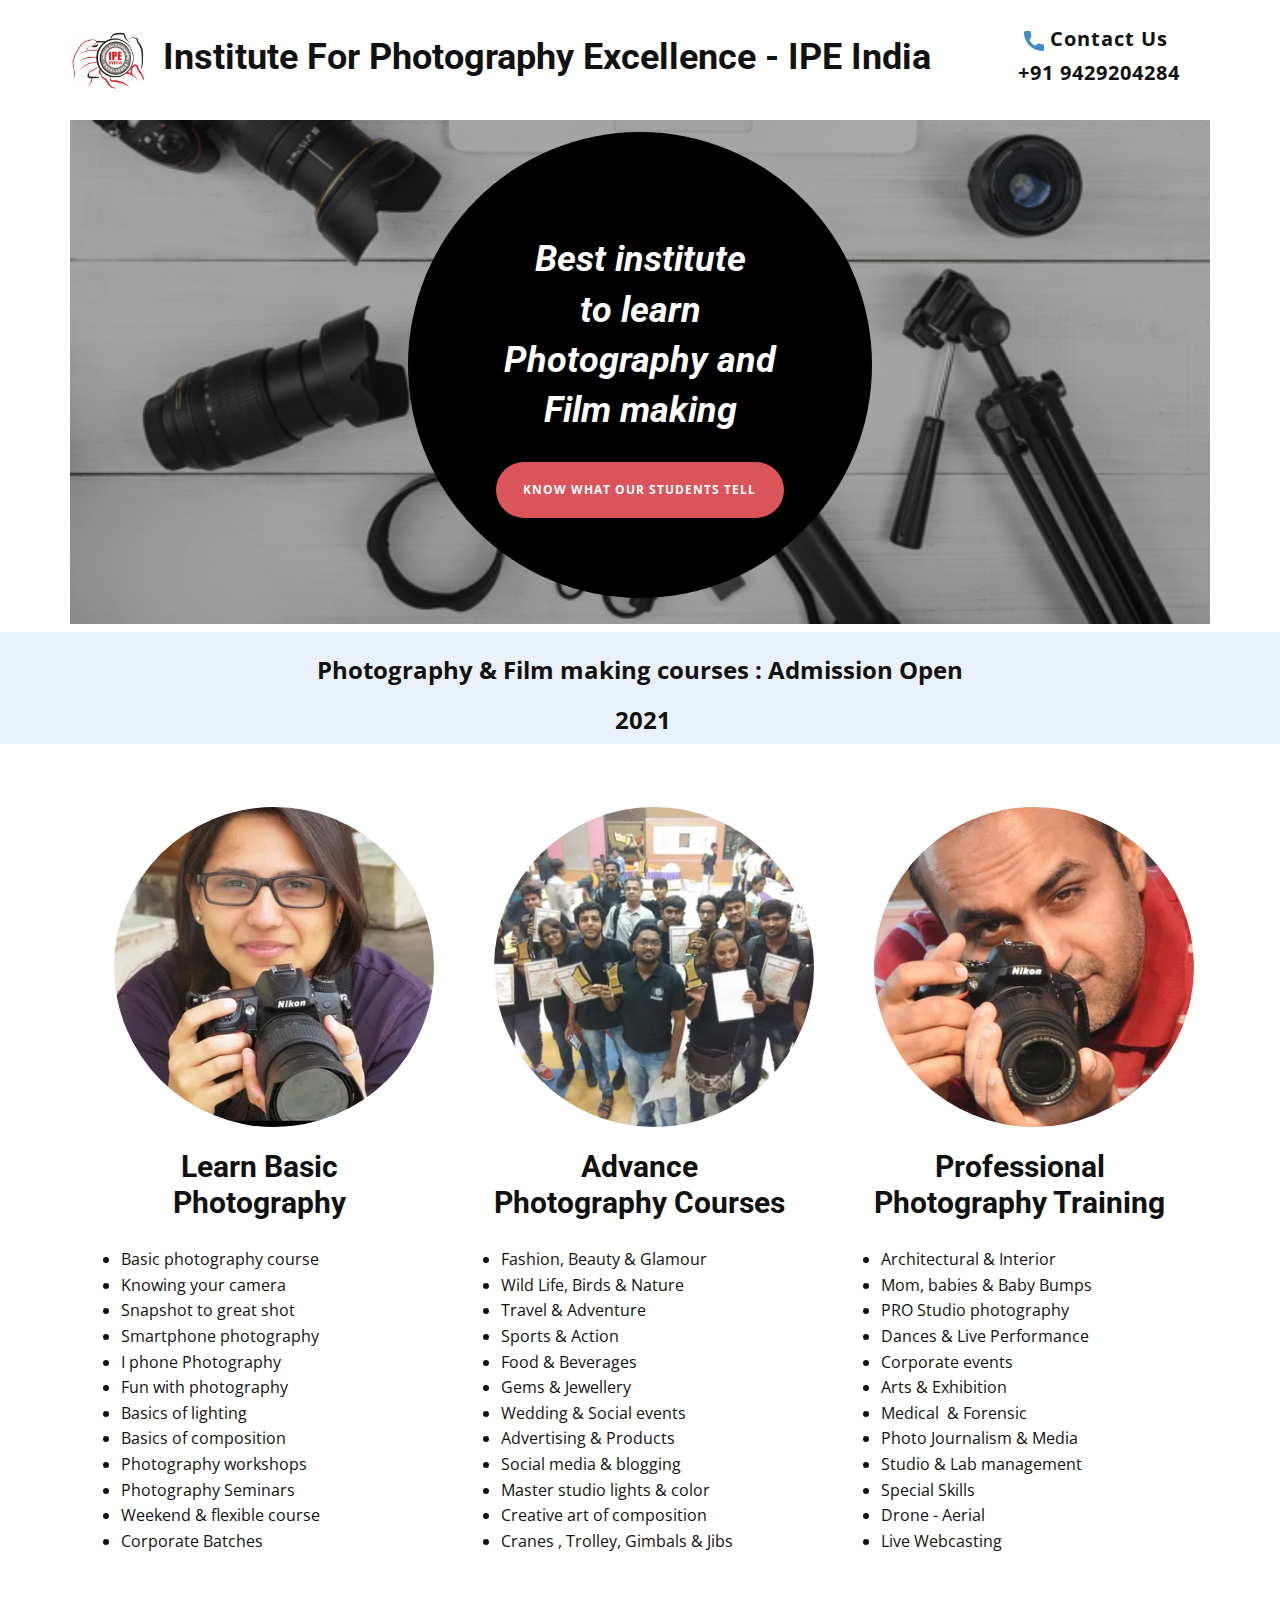
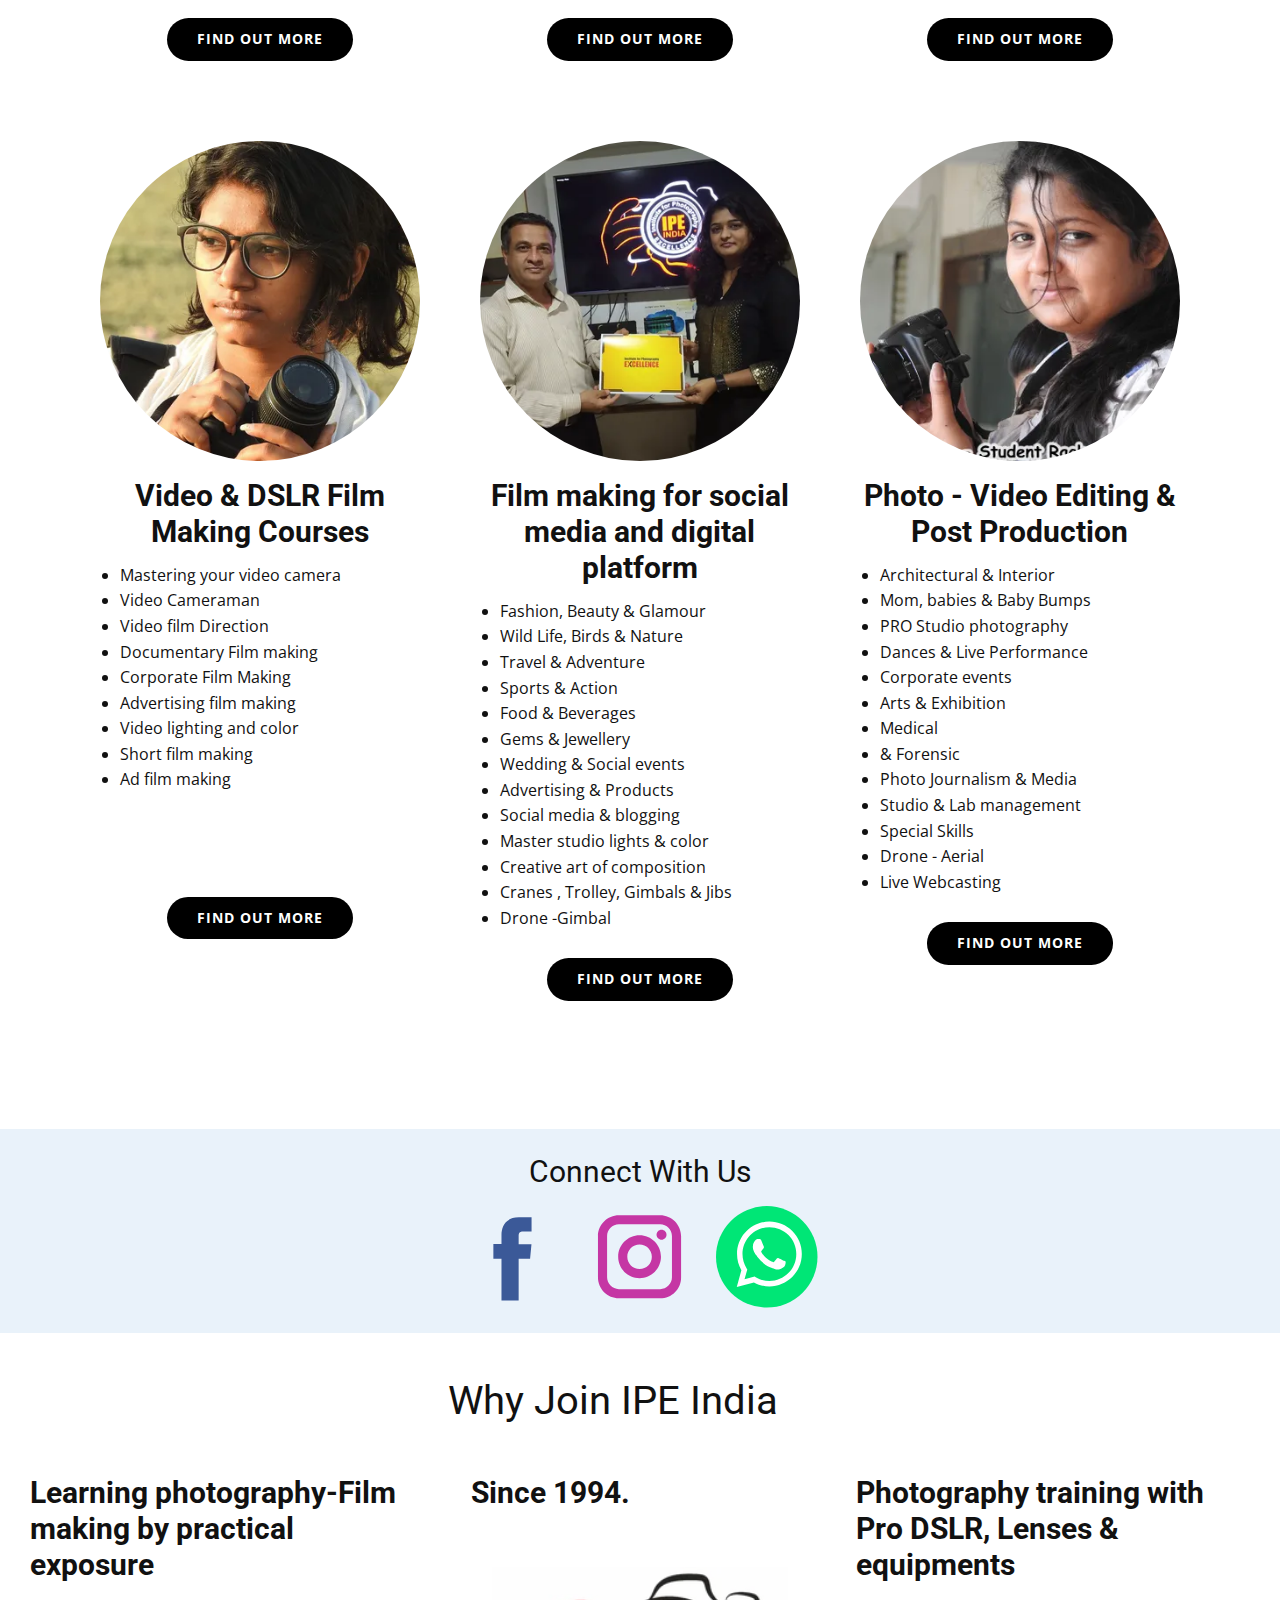
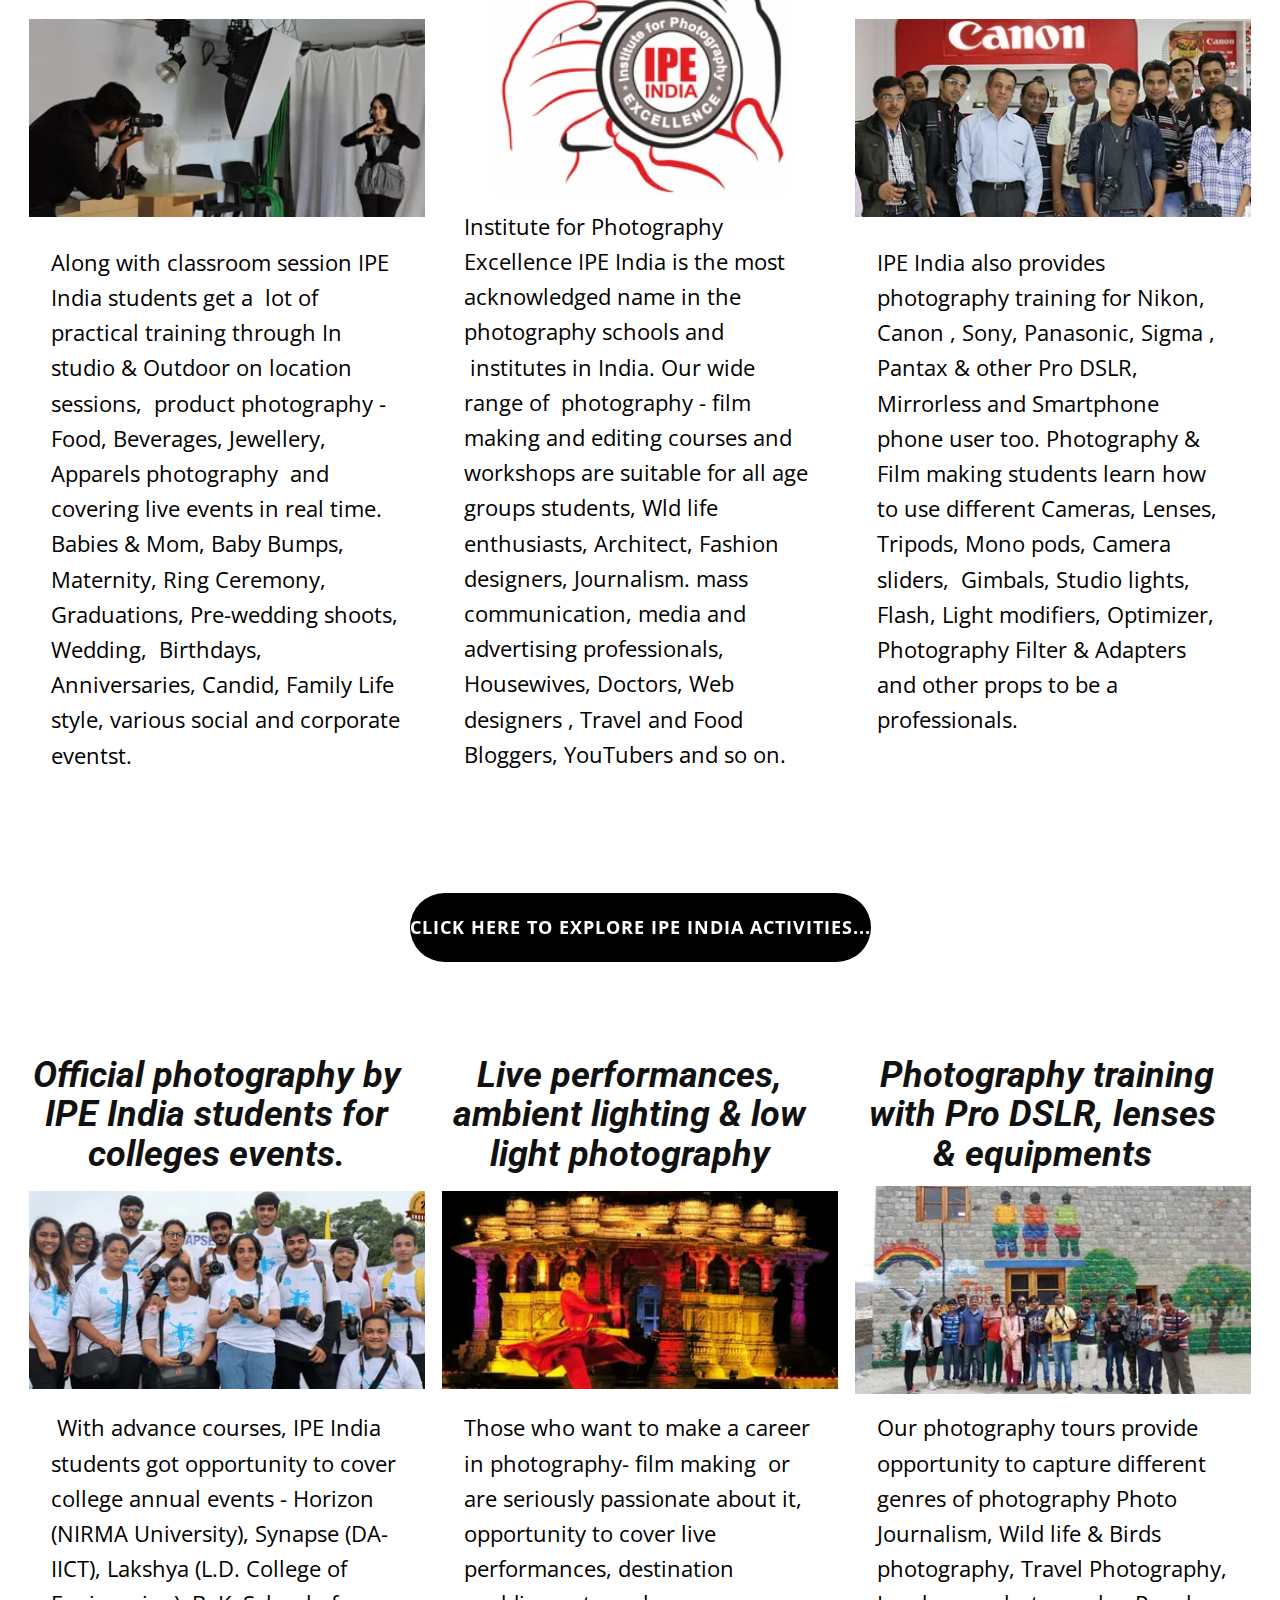
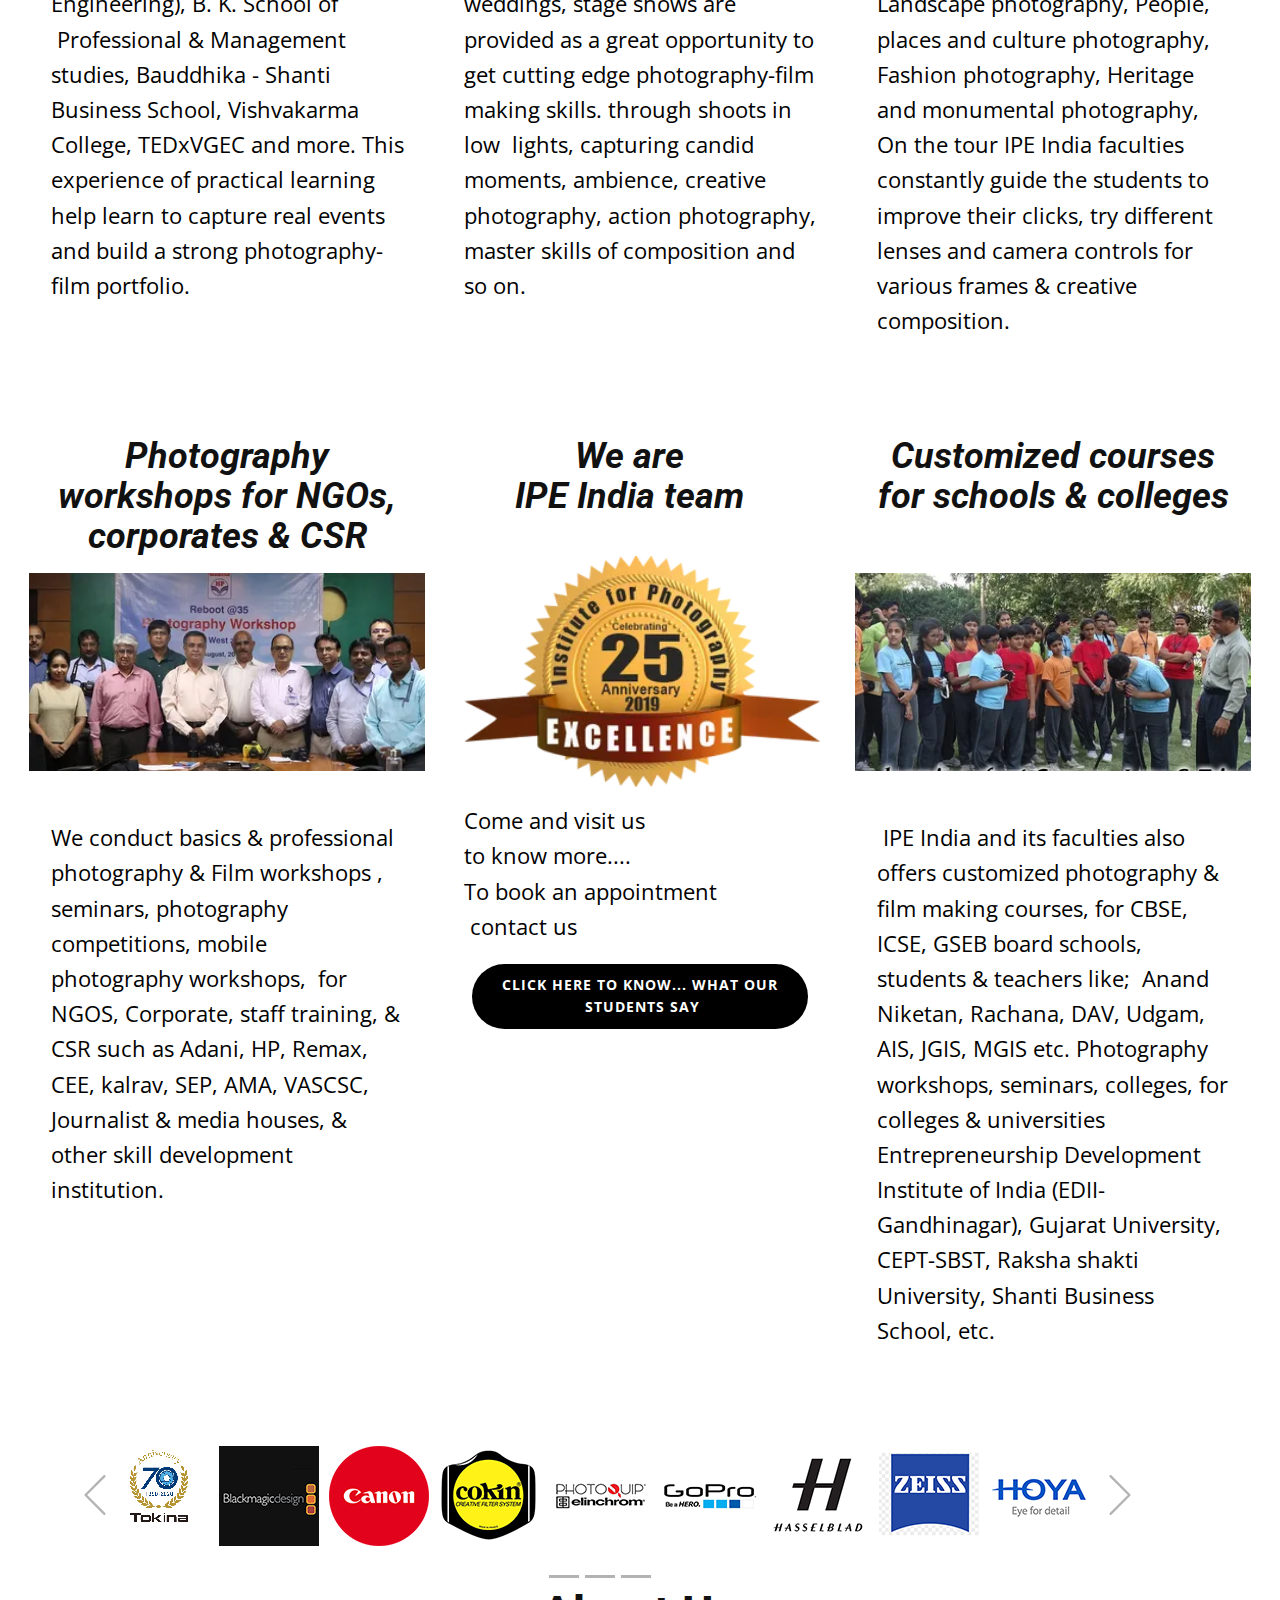
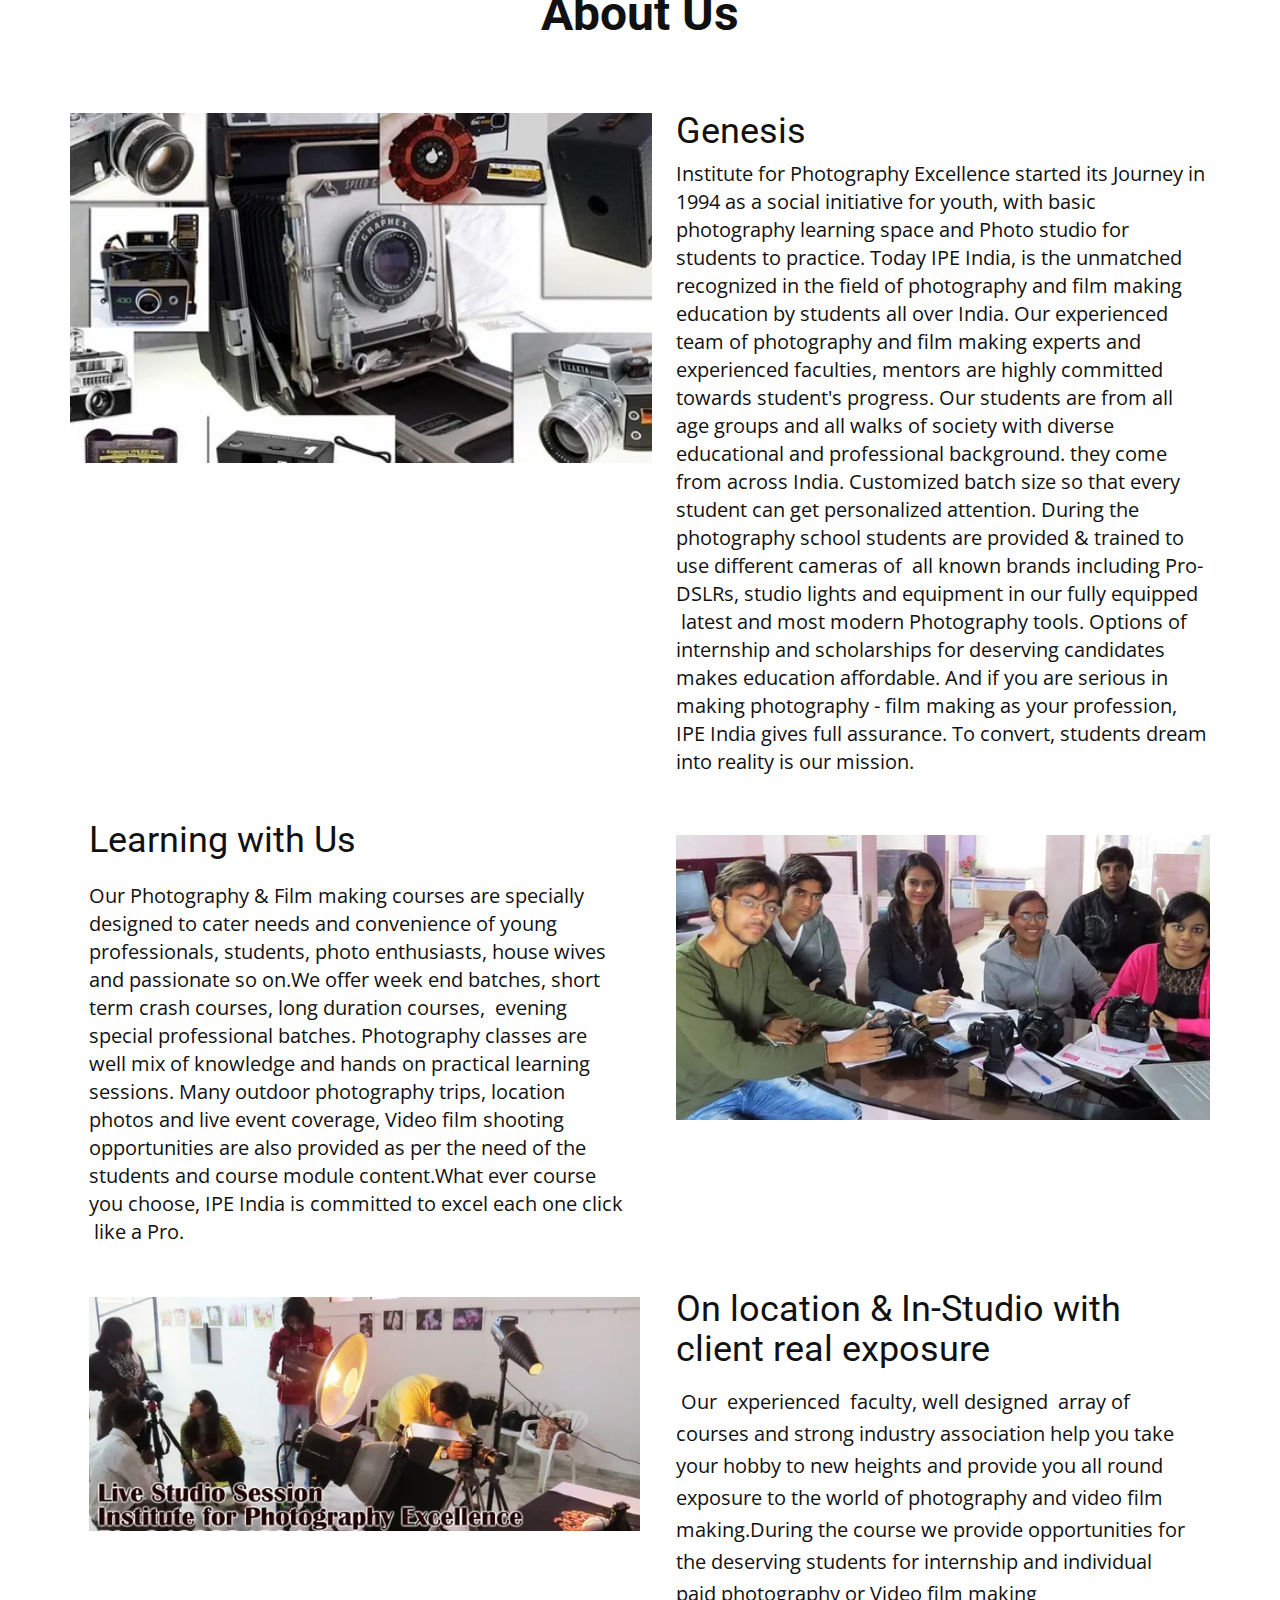
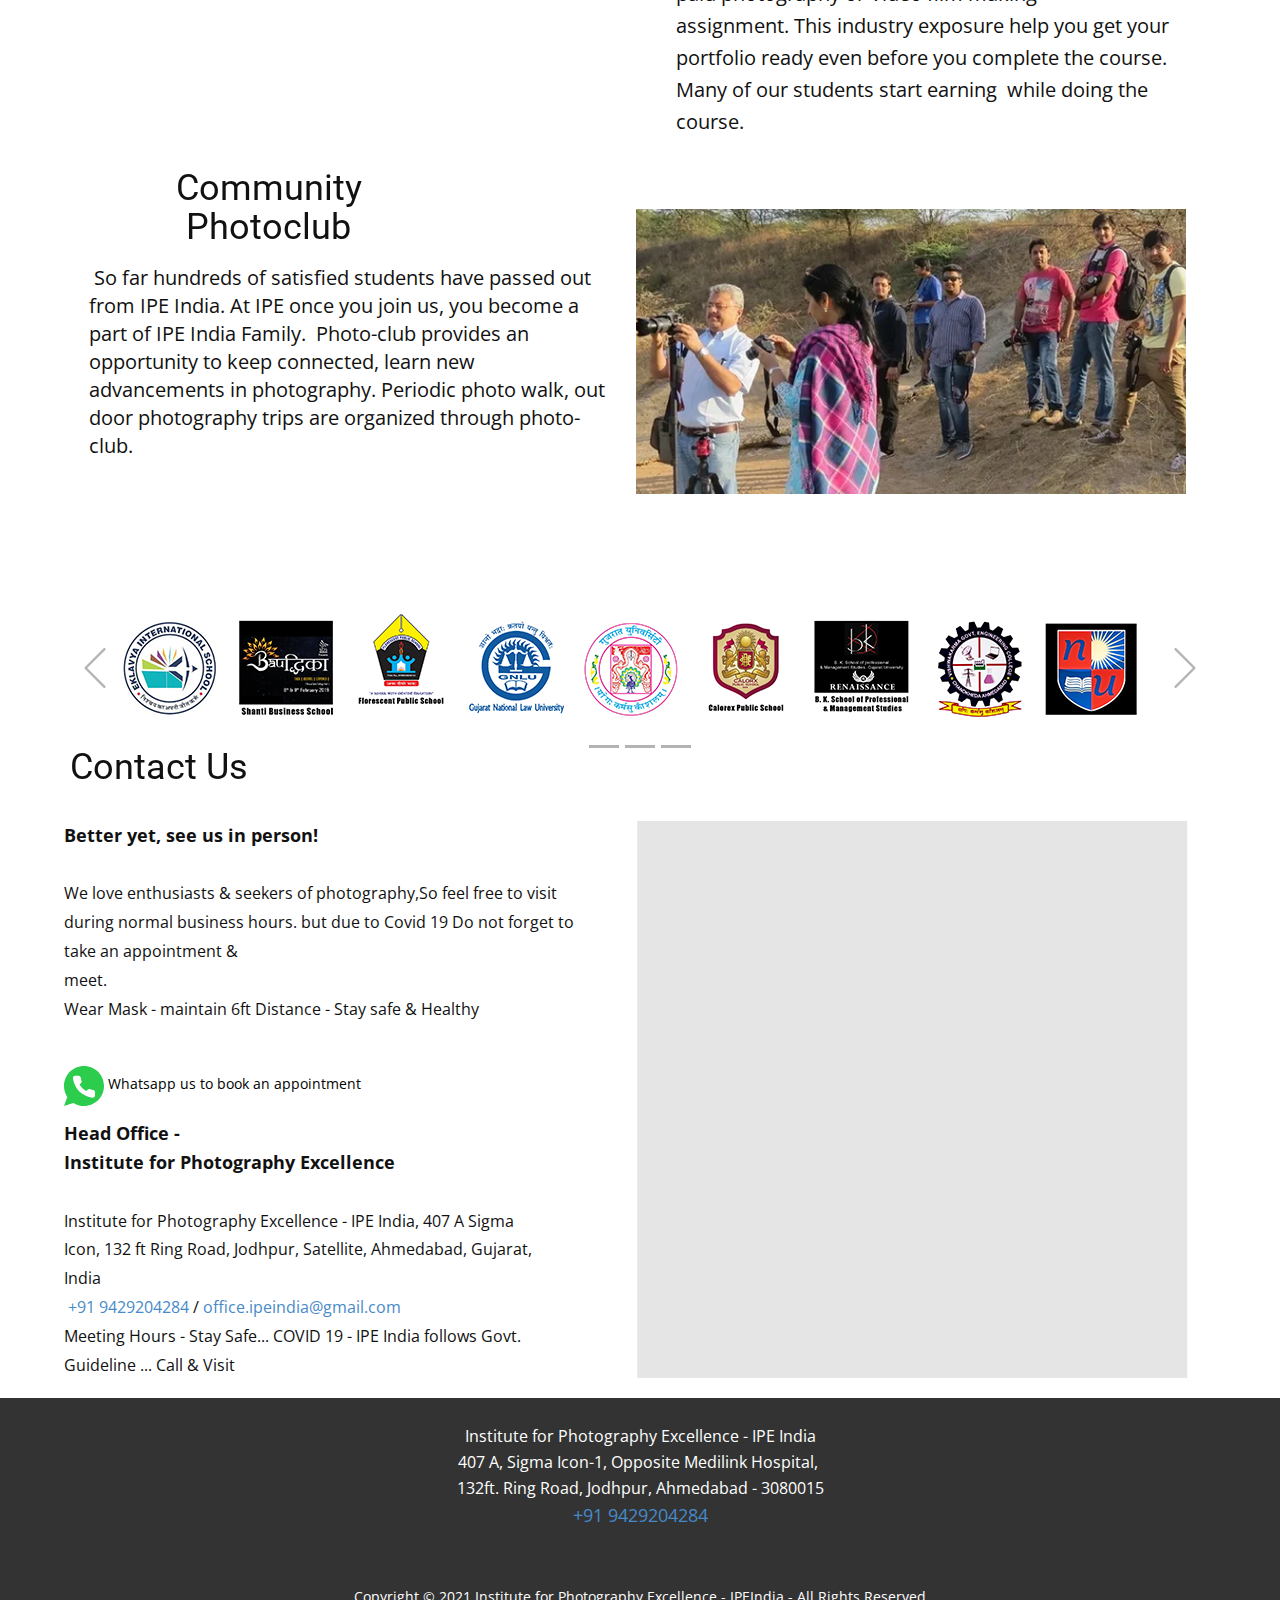
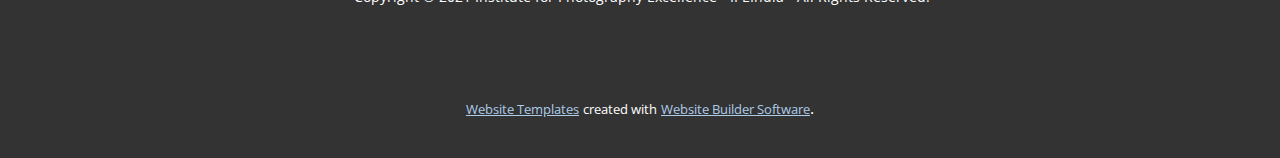
==== commit 12b5c5f2: "Add files via upload" ====
--- a/Home.html
+++ b/Home.html
@@ -86,7 +86,7 @@
       </div>
     </section>
     <section class="u-clearfix u-section-3" id="sec-0020">
-      <div class="u-clearfix u-sheet u-valign-top-xs u-sheet-1">
+      <div class="u-clearfix u-sheet u-valign-middle-xs u-sheet-1">
         <div class="u-expanded-width-xs u-list u-list-1">
           <div class="u-repeater u-repeater-1">
             <div class="u-container-style u-list-item u-repeater-item">
@@ -165,7 +165,9 @@
             <div class="u-container-style u-list-item u-repeater-item">
               <div class="u-container-layout u-similar-container u-container-layout-1">
                 <div alt="" class="u-expanded-width-lg u-expanded-width-md u-expanded-width-xl u-image u-image-circle u-image-1" data-image-width="365" data-image-height="365"></div>
-                <h3 class="u-align-center u-text u-text-1">Learn Basic Photography</h3>
+                <h3 class="u-align-center u-text u-text-1"><b>Video
+&amp; DSLR Film Making Courses</b>
+                </h3>
                 <ul class="u-text u-text-2">
                   <li>Mastering your video camera</li>
                   <li> Video Cameraman</li>
@@ -183,7 +185,9 @@
             <div class="u-container-style u-list-item u-repeater-item">
               <div class="u-container-layout u-similar-container u-container-layout-2">
                 <div alt="" class="u-expanded-width-lg u-expanded-width-md u-expanded-width-xl u-image u-image-circle u-image-2" data-image-width="365" data-image-height="365"></div>
-                <h3 class="u-align-center u-text u-text-3">Advance Photography Courses</h3>
+                <h3 class="u-align-center u-text u-text-3"><b>Film
+making for social media and digital platform</b>
+                </h3>
                 <ul class="u-text u-text-4">
                   <li>Fashion, Beauty &amp; Glamour</li>
                   <li> Wild Life, Birds &amp; Nature</li>
@@ -205,7 +209,9 @@
             <div class="u-container-style u-list-item u-repeater-item">
               <div class="u-container-layout u-similar-container u-container-layout-3">
                 <div alt="" class="u-expanded-width-lg u-expanded-width-md u-expanded-width-xl u-image u-image-circle u-image-3" data-image-width="365" data-image-height="365"></div>
-                <h3 class="u-align-center u-text u-text-5">Professional Photography Training</h3>
+                <h3 class="u-align-center u-text u-text-5"><b>Photo
+- Video Editing &amp; Post Production</b>
+                </h3>
                 <ul class="u-text u-text-6">
                   <li>Architectural &amp; Interior</li>
                   <li>Mom, babies &amp; Baby Bumps</li>
@@ -231,7 +237,7 @@
     <section class="u-align-center u-clearfix u-gradient u-section-5" id="sec-7330">
       <div class="u-clearfix u-sheet u-sheet-1">
         <h1 class="u-text u-text-1">Connect With Us</h1>
-        <div class="u-align-left u-social-icons u-spacing-35 u-social-icons-1">
+        <div class="u-align-left u-social-icons u-spacing-23 u-social-icons-1">
           <a class="u-social-url" target="_blank" href="https://www.facebook.com/pg/instituteforphotographyexcellence/posts/" title="facebook"><span class="u-icon u-icon-circle u-social-facebook u-social-icon u-icon-1">
           <svg class="u-svg-link" preserveAspectRatio="xMidYMin slice" viewBox="0 0 112 112" style=""><use xmlns:xlink="http://www.w3.org/1999/xlink" xlink:href="#svg-cced"></use></svg>
           <svg x="0px" y="0px" viewBox="0 0 112 112" id="svg-cced" class="u-svg-content"><path fill="#3B5998" d="M75.5,28.8H65.4c-1.5,0-4,0.9-4,4.3v9.4h13.9l-1.5,15.8H61.4v45.1H42.8V58.3h-8.8V42.4h8.8V32.2 c0-7.4,3.4-18.8,18.8-18.8h13.8v15.4H75.5z"></path></svg>
@@ -264,13 +270,13 @@
           <div class="u-repeater u-repeater-1">
             <div class="u-container-style u-list-item u-repeater-item">
               <div class="u-container-layout u-similar-container u-valign-top-lg u-container-layout-1">
-                <h3 class="u-align-left u-text u-text-2">Learning photography-Film making  by practical exposure</h3>
+                <h3 class="u-align-center-xs u-align-left-lg u-align-left-md u-align-left-sm u-align-left-xl u-text u-text-2">Learning photography-Film making  by practical exposure</h3>
                 <img alt="" class="u-image u-image-contain u-image-default u-image-1" data-image-width="388" data-image-height="194" src="images/011.webp">
                 <p class="u-text u-text-black u-text-3">Along
  with classroom session IPE India students get a &nbsp;lot of practical 
 training through In studio &amp; Outdoor on location sessions, &nbsp;product 
 photography - Food, Beverages, Jewellery, Apparels photography &nbsp;and 
-covering live events in real time -. Babies &amp; Mom, Baby Bumps, 
+covering live events in real time. Babies &amp; Mom, Baby Bumps, 
 Maternity, Ring Ceremony, Graduations, Pre-wedding shoots, Wedding, 
 &nbsp;Birthdays, Anniversaries, Candid, Family Life style, various social and
  corporate eventst.</p>
@@ -278,7 +284,7 @@
             </div>
             <div class="u-container-style u-list-item u-repeater-item">
               <div class="u-container-layout u-similar-container u-valign-top-lg u-container-layout-2">
-                <h3 class="u-align-left u-text u-text-4">&nbsp; &nbsp; Since 1994.<br>
+                <h3 class="u-align-center-xs u-align-left-lg u-align-left-md u-align-left-sm u-align-left-xl u-text u-text-4">&nbsp; &nbsp; Since 1994.<br>
                   <br>
                 </h3>
                 <img alt="" class="u-image u-image-contain u-image-default u-image-2" data-image-width="248" data-image-height="194" src="images/rsw388h194cgtrue.webp">
@@ -294,7 +300,7 @@
             </div>
             <div class="u-container-style u-list-item u-repeater-item">
               <div class="u-container-layout u-similar-container u-valign-top-lg u-container-layout-3">
-                <h3 class="u-align-left u-text u-text-6">Photography training with Pro DSLR, Lenses &amp; equipments</h3>
+                <h3 class="u-align-center-xs u-align-left-lg u-align-left-md u-align-left-sm u-align-left-xl u-text u-text-6">Photography training with Pro DSLR, Lenses &amp; equipments</h3>
                 <img alt="" class="u-image u-image-contain u-image-default u-image-3" data-image-width="388" data-image-height="194" src="images/rsw388h194cgtruem.webp">
                 <p class="u-text u-text-black u-text-7">IPE
  India also provides photography training for Nikon, Canon , Sony, 
@@ -370,12 +376,12 @@
       <div class="u-clearfix u-sheet u-valign-middle-md u-valign-middle-xl u-sheet-1">
         <div class="u-expanded-width-lg u-expanded-width-md u-expanded-width-sm u-expanded-width-xs u-list u-list-1">
           <div class="u-repeater u-repeater-1">
-            <div class="u-align-center-sm u-align-center-xs u-container-style u-list-item u-repeater-item u-shape-rectangle">
+            <div class="u-align-center-sm u-container-style u-list-item u-repeater-item u-shape-rectangle">
               <div class="u-container-layout u-similar-container u-valign-top-md u-valign-top-xl u-container-layout-1">
-                <h2 class="u-align-center-lg u-align-center-md u-align-center-xl u-subtitle u-text u-text-1">Photography workshops for NGOs, corporates &amp; CSR<br>
+                <h2 class="u-align-center-lg u-align-center-md u-align-center-xl u-align-center-xs u-subtitle u-text u-text-1">Photography workshops for NGOs, corporates &amp; CSR<br>
                 </h2>
                 <img alt="" class="u-expanded-width-xs u-image u-image-contain u-image-default u-image-1" data-image-width="388" data-image-height="194" src="images/l.webp">
-                <p class="u-align-left-lg u-align-left-md u-align-left-xl u-text u-text-black u-text-2">We
+                <p class="u-align-left-lg u-align-left-md u-align-left-xl u-align-left-xs u-text u-text-black u-text-2">We
  conduct basics &amp; professional photography &amp; Film workshops , 
 seminars, photography competitions, mobile photography workshops, &nbsp;for 
 NGOS, Corporate, staff training, &amp; CSR such as Adani, HP, Remax, 
@@ -383,17 +389,15 @@
 other skill development institution.</p>
               </div>
             </div>
-            <div class="u-align-center-sm u-align-center-xs u-container-style u-list-item u-repeater-item u-shape-rectangle">
+            <div class="u-align-center-sm u-container-style u-list-item u-repeater-item u-shape-rectangle">
               <div class="u-container-layout u-similar-container u-valign-top-md u-valign-top-xl u-container-layout-2">
-                <h2 class="u-align-center-lg u-align-center-md u-align-center-xl u-subtitle u-text u-text-3">&nbsp;We are&nbsp;<br>IPE India team<br>
-                  <br>
-                  <br>
+                <h2 class="u-align-center-lg u-align-center-md u-align-center-xl u-align-center-xs u-subtitle u-text u-text-3">&nbsp;We are&nbsp;<br>IPE India team<br>
                   <br>
                 </h2>
                 <img alt="" class="u-image u-image-contain u-image-default u-image-2" data-image-width="321" data-image-height="194" src="images/z.webp">
-                <p class="u-align-left-lg u-align-left-md u-align-left-xl u-text u-text-black u-text-4">Come and visit us&nbsp;<br>to know more....<br>To book an appointment<br>&nbsp;contact us&nbsp;
+                <p class="u-align-left-lg u-align-left-md u-align-left-xl u-align-left-xs u-text u-text-black u-text-4">Come and visit us&nbsp;<br>to know more....<br>To book an appointment<br>&nbsp;contact us&nbsp;
                 </p>
-                <a href="https://nicepage.com/k/aesthetic-html-templates" class="u-black u-btn u-btn-round u-button-style u-hidden-xl u-hover-palette-1-light-1 u-radius-50 u-btn-1">click here to know...<br>what our students&nbsp;<br>say<span style="font-size: 1rem;">
+                <a href="https://www.justdial.com/Ahmedabad/Institute-For-Photography-Excellence-Besides-Sandesh-Press-Opposite-Soham-Tower-Vastrapur/079PXX79-XX79-110906222231-D2N5_BZDET/reviews" class="u-black u-btn u-btn-round u-button-style u-hidden-xl u-hover-palette-1-light-1 u-radius-50 u-btn-1" target="_blank">click here to know...<br>what our students&nbsp;<br>say<span style="font-size: 1rem;">
                     <span style="font-size: 1.125rem;"></span>
                   </span>
                 </a>
@@ -401,13 +405,13 @@
                 </a>
               </div>
             </div>
-            <div class="u-align-center-sm u-align-center-xs u-container-style u-list-item u-repeater-item u-shape-rectangle">
+            <div class="u-align-center-sm u-container-style u-list-item u-repeater-item u-shape-rectangle">
               <div class="u-container-layout u-similar-container u-valign-top-md u-valign-top-xl u-container-layout-3">
-                <h2 class="u-align-center-lg u-align-center-md u-align-center-xl u-subtitle u-text u-text-5">Customized courses for schools &amp; colleges<br>
+                <h2 class="u-align-center-lg u-align-center-md u-align-center-xl u-align-center-xs u-subtitle u-text u-text-5">Customized courses for schools &amp; colleges<br>
                   <br>
                 </h2>
                 <img alt="" class="u-expanded-width-xs u-image u-image-contain u-image-default u-image-3" data-image-width="388" data-image-height="194" src="images/x.webp">
-                <p class="u-align-left-lg u-align-left-md u-align-left-xl u-text u-text-black u-text-6">&nbsp;IPE
+                <p class="u-align-left-lg u-align-left-md u-align-left-xl u-align-left-xs u-text u-text-black u-text-6">&nbsp;IPE
  India and its faculties also offers customized photography &amp; film 
 making courses, for CBSE, ICSE, GSEB board schools, students &amp; 
 teachers like; &nbsp;Anand Niketan, Rachana, DAV, Udgam, AIS, JGIS, MGIS etc.
@@ -487,9 +491,9 @@
       </div>
     </section>
     <section class="u-clearfix u-hidden-lg u-hidden-md u-hidden-sm u-hidden-xl u-section-11" id="carousel_c960">
-      <div class="u-clearfix u-sheet u-valign-middle-lg u-valign-middle-md u-valign-middle-sm u-valign-middle-xl u-sheet-1">
+      <div class="u-clearfix u-sheet u-valign-middle u-sheet-1">
         <div id="carousel-0681" data-interval="1500" data-u-ride="carousel" class="u-carousel u-carousel-duration-1250 u-carousel-fade u-expanded-width u-slider u-slider-1">
-          <ol class="u-carousel-indicators u-carousel-indicators-1">
+          <ol class="u-absolute-hcenter-xs u-carousel-indicators u-carousel-indicators-1">
             <li data-u-target="#carousel-0681" class="u-active u-grey-30" data-u-slide-to="0"></li>
             <li data-u-target="#carousel-0681" class="u-grey-30" data-u-slide-to="1"></li>
             <li data-u-target="#carousel-0681" class="u-grey-30" data-u-slide-to="2"></li>
--- a/Home.css
+++ b/Home.css
@@ -137,8 +137,7 @@
   .u-section-1 .u-group-1 {
     width: 301px;
     min-height: 286px;
-    margin-top: 37px;
-    margin-left: 9px;
+    margin-top: 31px;
   }
 
   .u-section-1 .u-container-layout-2 {
@@ -472,15 +471,18 @@
 
 @media (max-width: 575px) {
   .u-section-3 .u-sheet-1 {
-    min-height: 2577px;
+    min-height: 2408px;
   }
 
   .u-section-3 .u-list-1 {
     margin-top: 0;
-    margin-bottom: 60px;
-    min-height: 2477px;
+    min-height: 2408px;
     height: auto;
     width: auto;
+  }
+
+  .u-section-3 .u-container-layout-1 {
+    padding-bottom: 0;
   }
 
   .u-section-3 .u-image-1 {
@@ -495,6 +497,10 @@
     margin-top: 15px;
   }
 
+  .u-section-3 .u-container-layout-2 {
+    padding-bottom: 0;
+  }
+
   .u-section-3 .u-image-2 {
     height: 253px;
     width: 253px;
@@ -505,6 +511,10 @@
 
   .u-section-3 .u-text-3 {
     margin-top: 15px;
+  }
+
+  .u-section-3 .u-container-layout-3 {
+    padding-bottom: 0;
   }
 
   .u-section-3 .u-image-3 {
@@ -744,12 +754,12 @@
 
 @media (max-width: 575px) {
   .u-section-4 .u-sheet-1 {
-    min-height: 2347px;
+    min-height: 2454px;
   }
 
   .u-section-4 .u-list-1 {
-    margin-top: -132px;
-    min-height: 2430px;
+    margin-top: 34px;
+    min-height: 2370px;
   }
 
   .u-section-4 .u-image-1 {
@@ -758,16 +768,46 @@
     margin-left: auto;
   }
 
+  .u-section-4 .u-text-1 {
+    width: auto;
+    margin-top: 15px;
+    margin-right: 0;
+  }
+
+  .u-section-4 .u-text-2 {
+    margin-top: 15px;
+  }
+
   .u-section-4 .u-image-2 {
     height: 245px;
     width: 245px;
     margin-left: auto;
   }
 
+  .u-section-4 .u-text-3 {
+    width: auto;
+    margin-top: 15px;
+    margin-right: 0;
+  }
+
+  .u-section-4 .u-text-4 {
+    margin-top: 15px;
+  }
+
   .u-section-4 .u-image-3 {
     height: 245px;
     width: 245px;
     margin-left: auto;
+  }
+
+  .u-section-4 .u-text-5 {
+    width: auto;
+    margin-top: 15px;
+    margin-right: 0;
+  }
+
+  .u-section-4 .u-text-6 {
+    margin-top: 15px;
   }
 }.u-section-5 {
   background-image: linear-gradient(#e9f2fa, #e9f2fa);
@@ -816,8 +856,8 @@
 
 @media (max-width: 575px) {
   .u-section-5 .u-social-icons-1 {
-    width: 238px;
-    min-width: 118px;
+    width: 214px;
+    min-width: 94px;
     height: 56px;
   }
 }.u-section-6 .u-sheet-1 {
@@ -1162,7 +1202,7 @@
 
 @media (max-width: 575px) {
   .u-section-6 .u-sheet-1 {
-    min-height: 2679px;
+    min-height: 2909px;
   }
 
   .u-section-6 .u-text-1 {
@@ -1171,16 +1211,17 @@
   }
 
   .u-section-6 .u-list-1 {
-    margin-top: 20px;
-    min-height: 2806px;
+    margin-top: -63px;
+    min-height: 2889px;
     width: auto;
     margin-right: initial;
     margin-left: initial;
   }
 
   .u-section-6 .u-text-2 {
+    font-weight: 700;
+    margin-left: 0;
     margin-right: 0;
-    margin-left: 0;
   }
 
   .u-section-6 .u-image-1 {
@@ -1194,8 +1235,9 @@
   }
 
   .u-section-6 .u-text-4 {
+    font-weight: 700;
+    margin-left: 0;
     margin-right: 0;
-    margin-left: 0;
   }
 
   .u-section-6 .u-image-2 {
@@ -1209,8 +1251,9 @@
   }
 
   .u-section-6 .u-text-6 {
+    font-weight: 700;
+    margin-left: 0;
     margin-right: 0;
-    margin-left: 0;
   }
 
   .u-section-6 .u-image-3 {
@@ -1366,12 +1409,9 @@
   }
 
   .u-section-8 .u-list-1 {
-    margin-top: -351px;
-    margin-bottom: 0;
     min-height: 1px;
     width: 940px;
-    margin-left: initial;
-    margin-right: initial;
+    margin: -351px 0 0;
   }
 
   .u-section-8 .u-repeater-1 {
@@ -1616,6 +1656,7 @@
   }
 
   .u-section-8 .u-text-1 {
+    font-weight: 700;
     margin-top: 73px;
   }
 
@@ -1631,6 +1672,7 @@
   }
 
   .u-section-8 .u-text-3 {
+    font-weight: 700;
     margin-top: 73px;
   }
 
@@ -1646,6 +1688,7 @@
   }
 
   .u-section-8 .u-text-5 {
+    font-weight: 700;
     margin-top: 73px;
   }
 
@@ -1792,9 +1835,9 @@
   .u-section-9 .u-image-1 {
     height: 214px;
     width: 303px;
-    margin-top: -31px;
-    margin-right: auto;
-    margin-left: -27px;
+    margin-top: 20px;
+    margin-right: -30px;
+    margin-left: -35px;
   }
 
   .u-section-9 .u-text-2 {
@@ -1812,9 +1855,9 @@
   .u-section-9 .u-image-2 {
     height: 214px;
     width: 303px;
-    margin-top: -63px;
-    margin-right: auto;
-    margin-left: -30px;
+    margin-top: 20px;
+    margin-right: -30px;
+    margin-left: -35px;
   }
 
   .u-section-9 .u-text-4 {
@@ -1843,9 +1886,9 @@
   .u-section-9 .u-image-3 {
     height: 214px;
     width: 303px;
-    margin-top: -31px;
-    margin-right: auto;
-    margin-left: -27px;
+    margin-top: 20px;
+    margin-right: -30px;
+    margin-left: -35px;
   }
 
   .u-section-9 .u-text-6 {
@@ -1884,9 +1927,8 @@
   }
 
   .u-section-9 .u-image-1 {
-    margin-top: -63px;
-    margin-left: -1px;
-    margin-right: -1px;
+    margin-left: 3px;
+    margin-right: -3px;
   }
 
   .u-section-9 .u-text-2 {
@@ -1908,8 +1950,8 @@
   }
 
   .u-section-9 .u-image-2 {
-    margin-left: -1px;
-    margin-right: -1px;
+    margin-left: 3px;
+    margin-right: -3px;
   }
 
   .u-section-9 .u-text-4 {
@@ -1941,9 +1983,8 @@
   }
 
   .u-section-9 .u-image-3 {
-    margin-top: -63px;
-    margin-left: -1px;
-    margin-right: -1px;
+    margin-left: 3px;
+    margin-right: -3px;
   }
 
   .u-section-9 .u-text-6 {
@@ -1989,7 +2030,7 @@
     width: 510px;
     margin-top: 0;
     margin-left: auto;
-    margin-right: auto;
+    margin-right: -30px;
   }
 
   .u-section-9 .u-text-2 {
@@ -2015,7 +2056,7 @@
     width: 510px;
     margin-top: -110px;
     margin-left: auto;
-    margin-right: auto;
+    margin-right: -30px;
   }
 
   .u-section-9 .u-text-4 {
@@ -2046,7 +2087,7 @@
     width: 510px;
     margin-top: 0;
     margin-left: auto;
-    margin-right: auto;
+    margin-right: -30px;
   }
 
   .u-section-9 .u-text-6 {
@@ -2058,10 +2099,11 @@
 
 @media (max-width: 575px) {
   .u-section-9 .u-sheet-1 {
-    min-height: 2636px;
+    min-height: 2691px;
   }
 
   .u-section-9 .u-list-1 {
+    margin-bottom: 60px;
     min-height: 2601px;
     width: auto;
     margin-right: initial;
@@ -2073,18 +2115,21 @@
   }
 
   .u-section-9 .u-text-1 {
+    font-weight: 700;
     margin-top: 11px;
   }
 
   .u-section-9 .u-image-1 {
-    margin-top: -24px;
+    margin-top: 20px;
     margin-right: initial;
     margin-left: initial;
     width: auto;
   }
 
   .u-section-9 .u-text-2 {
-    margin-top: -13px;
+    margin-top: 20px;
+    margin-left: auto;
+    margin-right: auto;
   }
 
   .u-section-9 .u-container-layout-2 {
@@ -2092,13 +2137,20 @@
   }
 
   .u-section-9 .u-text-3 {
+    font-weight: 700;
     margin-top: 44px;
   }
 
   .u-section-9 .u-image-2 {
     width: 320px;
-    margin-top: -81px;
-    margin-left: -1px;
+    margin-top: 20px;
+    margin-right: auto;
+  }
+
+  .u-section-9 .u-text-4 {
+    margin-left: auto;
+    margin-right: auto;
+    margin-top: 20px;
   }
 
   .u-section-9 .u-container-layout-3 {
@@ -2106,18 +2158,21 @@
   }
 
   .u-section-9 .u-text-5 {
+    font-weight: 700;
     margin-top: 11px;
   }
 
   .u-section-9 .u-image-3 {
-    margin-top: -24px;
+    margin-top: 20px;
     margin-right: initial;
     margin-left: initial;
     width: auto;
   }
 
   .u-section-9 .u-text-6 {
-    margin-top: -13px;
+    margin-top: 20px;
+    margin-left: auto;
+    margin-right: auto;
   }
 }.u-section-10 .u-sheet-1 {
   min-height: 164px;
@@ -2787,8 +2842,8 @@
 
   .u-section-11 .u-carousel-indicators-1 {
     top: auto;
-    left: 46px;
-    bottom: 13px;
+    bottom: -3px;
+    left: 476px;
   }
 
   .u-section-11 .u-image-1 {
@@ -4464,7 +4519,7 @@
 
 @media (max-width: 575px) {
   .u-section-15 .u-sheet-1 {
-    min-height: 10px;
+    min-height: 3214px;
   }
 
   .u-section-15 .u-text-1 {
@@ -4482,18 +4537,18 @@
 
   .u-section-15 .u-text-5 {
     font-size: 1.125rem;
-    margin-top: 144px;
+    margin-top: 162px;
   }
 
   .u-section-15 .u-text-6 {
     font-size: 1.875rem;
-    margin-top: -508px;
+    margin-top: -523px;
     margin-right: 81px;
   }
 
   .u-section-15 .u-image-2 {
     height: 145px;
-    margin-top: -178px;
+    margin-top: -197px;
     width: auto;
     margin-right: initial;
     margin-left: initial;
@@ -4501,7 +4556,7 @@
 
   .u-section-15 .u-text-7 {
     font-size: 1.875rem;
-    margin-top: 681px;
+    margin-top: 697px;
   }
 
   .u-section-15 .u-text-8 {
